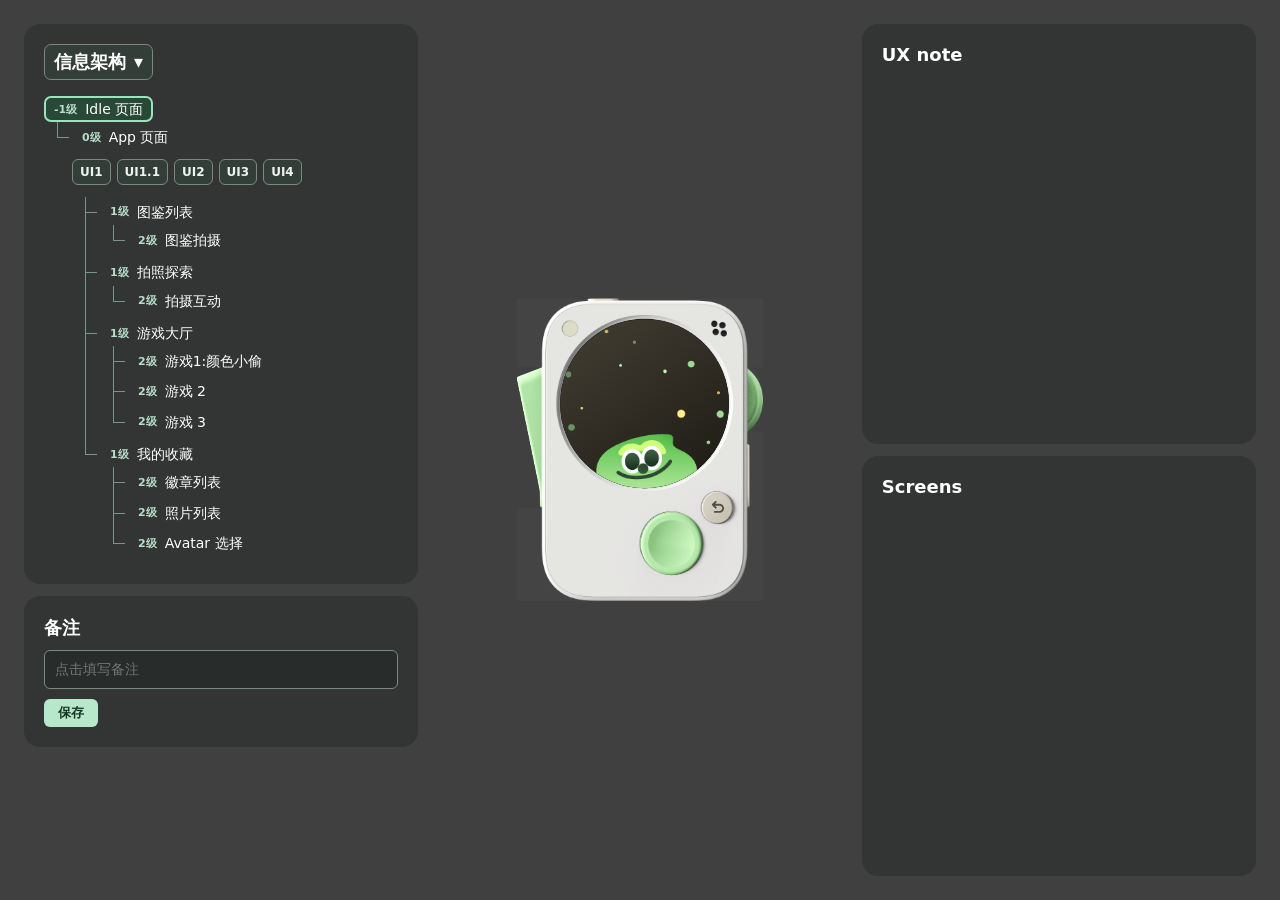
==== index.html @ d5911ad9 "Publish both ZigZag GO homepage prototypes with complete assets and UI review notes" ====
<!doctype html>
<html lang="zh-CN">
<head>
<meta charset="utf-8">
<meta name="viewport" content="width=device-width, initial-scale=1">
<title>首页:方案1</title>
<style>

  * { box-sizing: border-box; }
  body { margin: 0; min-height: 100dvh; display: grid; place-items: center; background: #404040; }
  .device { position: relative; width: min(94vw, 76dvh, 698px); aspect-ratio: 698 / 859; isolation: isolate; }
  .shell, .screen, .control { position: absolute; background-repeat: no-repeat; }
  .shell, .screen { inset: 0; background-size: 100% 100%; pointer-events: none; }
  .shell {
    z-index: 1;
    background-image: url("[data-uri]");
    clip-path: polygon(0 0, 100% 0, 100% 22.8%, 93.55% 22.8%, 93.55% 44%, 100% 44%, 100% 100%, 0 100%, 0 69.2%, 10.17% 69.2%, 10.17% 22.7%, 0 22.7%);
  }
  .screen {
    z-index: 2;
    background: radial-gradient(circle at 52% 42%, #191919, #090909 72%);
    clip-path: ellipse(34.25% 27.88% at 51.86% 34.72%);
  }
  .control {
    padding: 0; border: 0; appearance: none; background-color: transparent;
    background-image: url("[data-uri]"); cursor: pointer; touch-action: none;
    transition: translate 90ms ease, filter 110ms ease;
  }
  .speech {
    left: 0; top: 22.7%; width: 10.32%; height: 46.5%;
    background-size: 969.44% 215.05%; background-position: left 42.43%;
    clip-path: polygon(0 7%, 100% 0, 100% 100%, 91% 99%, 90% 88%, 0 9%);
    --press: 22%;
  }
  .wheel {
    left: 93.41%; top: 22.82%; width: 6.59%; height: 21.18%;
    background-size: 1517.39% 472.53%; background-position: right 28.95%;
    clip-path: ellipse(134% 58% at -34% 50%);
    --press: -28%;
  }
  .control[data-held] { translate: var(--press) 0; filter: brightness(.87); }
  .control:focus-visible { filter: brightness(1.3); }
  .wheel { cursor: ns-resize; }
  .menu {
    left: 74.64%; top: 63.67%; width: 13.47%; height: 10.94%;
    background-size: 742.55% 913.83%; background-position: 86.26% 71.50%;
    clip-path: circle(49%);
    z-index: 2;
  }
  .menu:active { filter: brightness(.82); }
  .wheel:disabled { cursor: default; }
  .shutter {
    left: 49.85%; top: 70.43%; width: 25.93%; height: 21.07%;
    background-size: 385.64% 474.59%; background-position: 67.30% 89.24%;
    clip-path: circle(49%); z-index: 2;
  }
  .shutter[data-held], .menu[data-held] { translate: 0 0; filter: brightness(.82); }
</style>
<style>
body {display:flex;align-items:center;justify-content:center;gap:clamp(24px,5vw,88px);padding:24px}
.ia {background:#323534;color:#fff;border-radius:16px;padding:20px 24px;font:500 14px/1.45 system-ui,sans-serif;flex:none}
.ia h2 {font-size:18px;margin:0 0 14px}
.ia ul {list-style:none;margin:0;padding:0}
.ia li {position:relative;padding:2px 0}
.ia li ul {padding-left:20px;margin-left:8px}
.ia li li:before {content:'';position:absolute;left:-15px;top:0;bottom:0;border-left:1px solid #799589}
.ia li li:last-child:before {height:15px}
.ia li li:after {content:'';position:absolute;left:-15px;top:15px;width:12px;border-top:1px solid #799589}
.ia-node {display:inline-flex;align-items:center;gap:8px;min-height:26px}
.ia small {color:#b7deca;font:600 11px system-ui}
@media(max-width:760px){body{flex-direction:column-reverse;padding:16px;gap:20px}.ia{width:min(100%,420px)}}
</style><style>.ia-node:hover{background:#414c46}.ia-node{font:inherit;color:inherit;background:transparent;cursor:pointer;padding:1px 8px;border:2px solid transparent;border-radius:7px}.ia-node[aria-current="page"]{border-color:#9be4bb;background:#294938;color:white}</style><style>
.menu {display:grid;place-items:center}
.menu::before {content:"";position:absolute;inset:10%;border-radius:50%;background:linear-gradient(135deg,#d8d5c7,#c3beb0)}
.menu svg {position:relative;width:46%;height:46%;color:#544f44}
</style><style>
.ia-node[data-page="apps"] {display:flex;width:fit-content}
.ui-options {display:flex;flex-wrap:wrap;gap:6px;margin:8px 0 12px}
.ui-options button {cursor:pointer;border:1px solid #798a81;border-radius:6px;background:#343e39;color:#ecf4ef;padding:5px 7px;font:600 12px system-ui}
.ui-options button[aria-pressed="true"] {background:#b8e8cc;color:#183525;border-color:#b8e8cc}
</style><style>
.idle-scene {display:none;position:absolute;left:17.335%;top:6.869%;width:68.768%;aspect-ratio:1;border-radius:50%;overflow:hidden;background:linear-gradient(145.427deg,#433e33 2.0068%,#1c1a14 98.927%)}
.screen[data-page="idle"] .idle-home {display:block}
.idle-scene img {position:absolute;inset:0;width:100%;height:100%;object-fit:cover}
</style><style>.screen[data-page="idle"] .ui1-scene{display:none}.screen[data-page="apps"][data-ui="1"] .ui1-scene{display:block}</style><style>@font-face{font-family:UIRounded;src:url(ABCPublisherRoundedSans-Bold.otf);font-weight:700}.ui1-ring{position:absolute;inset:0;width:100%;height:100%}</style><style>
.screen[data-page="idle"] .ui11-scene {display:none}
.screen[data-page="apps"][data-ui="1.1"] .ui11-scene {display:block}
.ui11-scene svg image {mix-blend-mode:luminosity}
.ui11-wheel {transform-origin:240px 240px;transition:transform 280ms ease-out}
.ui11-scene text {font:700 30px UIRounded,system-ui;fill:#bcffb1}
@media(prefers-reduced-motion:reduce){.ui11-wheel{transition:none}}
</style><style>
.petal .blade{fill:#d9d9d9;opacity:.1}.petal .upright{opacity:.48;transition:transform 280ms ease-out,opacity 160ms}
.petal[data-selected="true"] .blade{fill:url(#petal-light);opacity:1}
.petal[data-selected="true"] .upright{opacity:1}
.ui11-destination{display:none;place-items:center;color:#f5f2ed;font:700 clamp(20px,3vw,36px) system-ui}
.screen[data-page]:not([data-page="idle"]):not([data-page="apps"]) .ui11-destination{display:grid}
@media(prefers-reduced-motion:reduce){.petal .upright{transition:none}}
</style><style>
.screen[data-page="idle"] .ui2-scene,.costume[data-selected="false"] {display:none}
.screen[data-page="apps"][data-ui="2"] .ui2-scene {display:block}
.ui2-scene {background:linear-gradient(145.427deg,#3e3e3e 2%,#1a1a1a 99%)}
.ui2-scene img:not(.original-color) {filter:grayscale(1)}
.costume {position:absolute;inset:0}
</style><style>
.costume-follow{position:absolute;inset:0}.snap-props{position:absolute;left:21%;top:49.69%;width:25.23%;height:28.26%}
.snap-flowers{transform-origin:66% 84%;animation:snap-wind 2.1s ease-in-out infinite alternate}
.snap-focus{transform-origin:60% 28%;animation:snap-focus 1.55s ease-in-out infinite alternate}
@keyframes snap-wind{from{transform:rotate(-3deg)}to{transform:rotate(3deg)}}
@keyframes snap-focus{from{transform:scale(.9)}to{transform:scale(1.08)}}
</style><style>
.screen[data-page="apps"][data-ui="3"] .ui3-scene {display:block}
.ui3-scene .bubble {position:absolute;inset:auto;aspect-ratio:1;height:auto;transform:translate(-50%,-50%);transition:left 280ms ease-out,top 280ms ease-out,width 280ms ease-out,filter 280ms ease-out,opacity 280ms ease-out}
.bubble[data-slot="0"] {left:50%;top:50%;width:66.667%;filter:grayscale(1);z-index:2}
.bubble[data-slot="1"] {left:72.917%;top:12.292%;width:41.667%}
.bubble[data-slot="3"] {left:72.917%;top:85.417%;width:33.333%}
.bubble[data-slot="2"] {left:110%;top:50%;width:20%;opacity:0}
.bubble:not([data-slot="0"]) {filter:grayscale(1) blur(4px)}
@media(prefers-reduced-motion:reduce){.ui3-scene .bubble{transition:none}}
</style><style>
.screen[data-page="apps"][data-ui="4"] .ui4-scene {display:block}
.ui4-scene .landscape {border-radius:50%;visibility:hidden}
.ui4-scene .landscape[data-selected="true"],.ui4-scene .landscape.in-motion {visibility:visible}
.ui4-dots {position:absolute;left:40.42%;top:93.125%;width:21.04%;height:3.37%;display:flex;align-items:flex-start;justify-content:space-between}
.ui4-dots i {width:11.88%;aspect-ratio:1;border-radius:50%;background:#ffffff69}
.ui4-dots i:nth-child(2),.ui4-dots i:nth-child(3) {align-self:flex-end}
.ui4-dots i.active {background:white}
</style><style>
.snap-landscape {position:absolute;inset:0;overflow:hidden;background:center / cover url("ui4/Snap-background.jpg")}
.snap-landscape > svg {display:block;width:100%;height:100%}
@media (prefers-reduced-motion:no-preference) {
.screen[data-page="apps"][data-ui="4"] .snap-landscape[data-selected="true"]:not(.in-motion) .snap-device {animation:snap-eight 5s linear infinite}
.screen[data-page="apps"][data-ui="4"] .snap-landscape[data-selected="true"]:not(.in-motion) .flower-sway {transform-origin:0 0;transform-box:view-box;animation:snap-breeze var(--period,3s) ease-in-out var(--delay,0s) infinite}
.snap-flower2 {--period:3.4s;--delay:.18s}.snap-flower3 {--period:3.15s;--delay:.35s}
.screen[data-page="apps"][data-ui="4"] .snap-landscape[data-selected="true"]:not(.in-motion) :is(.snap-star1,.snap-star2) {transform-box:fill-box;transform-origin:center;animation:snap-twinkle var(--period,2s) ease-in-out var(--delay,0s) infinite}
.snap-star2 {--period:2.6s;--delay:.55s}
}
@keyframes snap-breeze {0%,100%{transform:rotate(0)}35%{transform:rotate(3deg)}72%{transform:rotate(-2deg)}}
@keyframes snap-twinkle {0%,100%{opacity:1;transform:scale(1)}50%{opacity:.72;transform:scale(.95)}}
@keyframes snap-eight {0%{transform:translate(0.00px,0.00px)}3.125%{transform:translate(1.95px,3.06px)}6.25%{transform:translate(3.83px,5.66px)}9.375%{transform:translate(5.56px,7.39px)}12.5%{transform:translate(7.07px,8.00px)}15.625%{transform:translate(8.31px,7.39px)}18.75%{transform:translate(9.24px,5.66px)}21.875%{transform:translate(9.81px,3.06px)}25%{transform:translate(10.00px,0.00px)}28.125%{transform:translate(9.81px,-3.06px)}31.25%{transform:translate(9.24px,-5.66px)}34.375%{transform:translate(8.31px,-7.39px)}37.5%{transform:translate(7.07px,-8.00px)}40.625%{transform:translate(5.56px,-7.39px)}43.75%{transform:translate(3.83px,-5.66px)}46.875%{transform:translate(1.95px,-3.06px)}50%{transform:translate(0.00px,-0.00px)}53.125%{transform:translate(-1.95px,3.06px)}56.25%{transform:translate(-3.83px,5.66px)}59.375%{transform:translate(-5.56px,7.39px)}62.5%{transform:translate(-7.07px,8.00px)}65.625%{transform:translate(-8.31px,7.39px)}68.75%{transform:translate(-9.24px,5.66px)}71.875%{transform:translate(-9.81px,3.06px)}75%{transform:translate(-10.00px,0.00px)}78.125%{transform:translate(-9.81px,-3.06px)}81.25%{transform:translate(-9.24px,-5.66px)}84.375%{transform:translate(-8.31px,-7.39px)}87.5%{transform:translate(-7.07px,-8.00px)}90.625%{transform:translate(-5.56px,-7.39px)}93.75%{transform:translate(-3.83px,-5.66px)}96.875%{transform:translate(-1.95px,-3.06px)}100%{transform:translate(-0.00px,-0.00px)}}</style><style>
.zigdex-landscape {position:absolute;inset:0;overflow:hidden}
.zigdex-landscape::before {content:"";position:absolute;inset:0;background:center/cover url("ui4/ZigDex-unlit-v2.jpg?v=e9922ee7")}
.zigdex-landscape > svg {position:absolute;inset:0;width:100%;height:100%}
@media(prefers-reduced-motion:no-preference){
.screen[data-page="apps"][data-ui="4"] .zigdex-landscape[data-selected="true"]:not(.in-motion) .dex-beam {animation:dex-light var(--period,3s) ease-in-out var(--delay,0s) infinite}
.dex-beam:nth-child(2) {--period:3.7s;--delay:-1.1s}
.dex-beam:nth-child(3) {--period:3.3s;--delay:-2.2s}
}
@keyframes dex-light {0%,12%,100%{opacity:1}42%,54%{opacity:.3}75%{opacity:.87}85%{opacity:.73}}
</style><style>
.quest-landscape {position:absolute;inset:0;overflow:hidden}
.quest-landscape > svg {display:block;width:100%;height:100%}
@media(prefers-reduced-motion:no-preference){
.quest-playing :is(.ear-left,.ear-right,#quest-11755) {transform-box:fill-box;transform-origin:50% 96%;animation:quest-twitch 3.6s ease-in-out infinite}
.quest-playing .ear-right {animation-delay:.16s;--tilt:-1}
.quest-playing #quest-11755 {animation:quest-fin 2.8s ease-in-out infinite}
.quest-playing :is(#quest-11778,#quest-11779,#quest-11792,#quest-11793,#quest-11794,#quest-11804,#quest-11805,#quest-11806,#quest-11807) {animation:quest-double-flash 3.6s linear infinite}
}
@keyframes quest-twitch {0%,10%,35%,100%{transform:rotate(0)}16%{transform:rotate(calc(var(--tilt,1)*-8deg))}23%{transform:rotate(calc(var(--tilt,1)*5deg))}}
@keyframes quest-fin {0%,100%{transform:rotate(-3deg)}50%{transform:rotate(4deg)}}
@keyframes quest-double-flash {0%,8%,14%,22%,100%{opacity:.1}10%,12%,17%,20%{opacity:1}}
</style><style>
.hub-landscape {position:absolute;inset:0;overflow:hidden;background:center/cover url("ui4/Hub-background.jpg")}
.hub-landscape > svg {display:block;width:100%;height:100%}
@media(prefers-reduced-motion:no-preference){
.screen[data-page="apps"][data-ui="4"] .hub-landscape[data-selected="true"]:not(.in-motion) .hub-lens {animation:hub-search 11s linear infinite}
.screen[data-page="apps"][data-ui="4"] .hub-landscape[data-selected="true"]:not(.in-motion) :is(.hub-photo,.hub-badge,.hub-zig) {transform-box:fill-box;transform-origin:50% 60%;animation:hub-rock var(--period,4.8s) ease-in-out var(--delay,0s) infinite}
.hub-badge {--period:5.4s;--delay:-1.3s}.hub-zig {--period:5.9s;--delay:-2.6s}
}
@keyframes hub-rock {0%,100%{transform:rotate(-3deg)}50%{transform:rotate(3deg)}}
@keyframes hub-search {0.000%{transform:translate(0.00px,0.00px)}1.667%{transform:translate(-11.93px,-4.07px)}3.333%{transform:translate(-31.74px,-4.70px)}5.000%{transform:translate(-55.94px,-3.00px)}6.667%{transform:translate(-81.04px,-0.07px)}8.333%{transform:translate(-103.55px,2.96px)}10.000%{transform:translate(-120.00px,5.00px)}11.667%{transform:translate(-130.91px,7.44px)}13.333%{transform:translate(-139.19px,11.44px)}15.000%{transform:translate(-144.88px,15.56px)}16.667%{transform:translate(-148.04px,18.33px)}18.333%{transform:translate(-148.73px,18.30px)}20.000%{transform:translate(-147.00px,14.00px)}21.667%{transform:translate(-142.57px,3.92px)}23.333%{transform:translate(-135.33px,-11.07px)}25.000%{transform:translate(-125.62px,-28.88px)}26.667%{transform:translate(-113.78px,-47.37px)}28.333%{transform:translate(-100.12px,-64.45px)}30.000%{transform:translate(-85.00px,-78.00px)}31.667%{transform:translate(-66.39px,-88.41px)}33.333%{transform:translate(-43.63px,-97.44px)}35.000%{transform:translate(-19.06px,-105.06px)}36.667%{transform:translate(4.96px,-111.22px)}38.333%{transform:translate(26.10px,-115.88px)}40.000%{transform:translate(42.00px,-119.00px)}41.667%{transform:translate(51.62px,-120.69px)}43.333%{transform:translate(56.63px,-121.00px)}45.000%{transform:translate(58.75px,-119.81px)}46.667%{transform:translate(59.70px,-117.00px)}48.333%{transform:translate(61.21px,-112.44px)}50.000%{transform:translate(65.00px,-106.00px)}51.667%{transform:translate(71.78px,-97.26px)}53.333%{transform:translate(80.33px,-86.22px)}55.000%{transform:translate(89.44px,-73.44px)}56.667%{transform:translate(97.89px,-59.44px)}58.333%{transform:translate(104.48px,-44.78px)}60.000%{transform:translate(108.00px,-30.00px)}61.667%{transform:translate(108.03px,-13.89px)}63.333%{transform:translate(105.44px,4.22px)}65.000%{transform:translate(101.00px,23.00px)}66.667%{transform:translate(95.44px,41.11px)}68.333%{transform:translate(89.53px,57.22px)}70.000%{transform:translate(84.00px,70.00px)}71.667%{transform:translate(79.14px,79.38px)}73.333%{transform:translate(74.41px,86.41px)}75.000%{transform:translate(69.31px,91.44px)}76.667%{transform:translate(63.37px,94.81px)}78.333%{transform:translate(56.09px,96.89px)}80.000%{transform:translate(47.00px,98.00px)}81.667%{transform:translate(34.19px,98.25px)}83.333%{transform:translate(17.67px,97.37px)}85.000%{transform:translate(-0.19px,95.19px)}86.667%{transform:translate(-17.00px,91.52px)}88.333%{transform:translate(-30.40px,86.18px)}90.000%{transform:translate(-38.00px,79.00px)}91.667%{transform:translate(-36.96px,68.33px)}93.333%{transform:translate(-28.59px,54.00px)}95.000%{transform:translate(-16.81px,38.00px)}96.667%{transform:translate(-5.52px,22.33px)}98.333%{transform:translate(1.39px,9.00px)}100%{transform:translate(0,0)}}</style><style>#game-prototype,#guide-prototype,#snap-prototype{position:absolute;inset:0;width:100%;height:100%;border:0;z-index:10;background:#404040}</style><style>
body{box-sizing:border-box;display:grid;grid-template-rows:minmax(0,1fr);grid-template-columns:40% 20% 40%;align-items:start;justify-content:initial;height:100dvh;min-height:0;overflow:hidden;padding:clamp(8px,2vw,24px);row-gap:clamp(8px,3vw,48px);column-gap:0}
.ia{box-sizing:border-box;width:100%;max-height:100%;overflow:auto;overscroll-behavior:contain;padding:clamp(10px,1.6vw,20px)}
.device{grid-column:2;justify-self:center;align-self:center;width:min(100%,76dvh,698px)}
.module-actions{display:flex;flex-wrap:wrap;gap:6px;margin:0 0 14px}
.module-actions:not(:has(>:not([hidden]))){display:none}
.module-actions button,.module-actions select{max-width:100%;border:1px solid #798a81;border-radius:6px;padding:6px 8px;background:#343e39;color:#ecf4ef;font:600 12px system-ui;cursor:pointer}
.module-actions button[aria-pressed="true"]{background:#b8e8cc;color:#183525}
.module-actions span{flex-basis:100%;font-size:12px}
@media(max-width:580px){body{grid-template-columns:minmax(0,1fr);grid-template-rows:minmax(0,auto) minmax(0,1fr)}.ia{max-height:38dvh}.device{grid-column:1;width:min(100%,44dvh)}}
</style><style>
.sidebar{display:flex;flex-direction:column;gap:12px;min-height:0;max-height:100%;overflow:auto;overscroll-behavior:contain}
.sidebar>.ia{flex:none;max-height:none;overflow:visible}
.sidebar>.module-actions{flex:none;margin:0;padding:16px 20px;background:#323534;color:white;border-radius:16px;font:500 14px/1.45 system-ui}
@media(max-width:580px){.sidebar{max-height:38dvh}}
</style><style>.prototype-notes{flex:none;min-height:72px;box-sizing:border-box;background:#323534;color:white;border-radius:16px;padding:clamp(10px,1.6vw,20px);font-family:system-ui,sans-serif}.prototype-notes h2{margin:0;font-size:18px}</style><style>
.prototype-notes textarea{box-sizing:border-box;width:100%;margin-top:10px;padding:8px 10px;field-sizing:content;min-height:calc(1lh + 18px);resize:none;border:1px solid #798a81;border-radius:6px;background:#282c2a;color:white;font:14px/1.5 system-ui}
.note-footer{display:flex;align-items:center;gap:10px;margin-top:6px}.note-footer button{background:#b8e8cc;color:#183525;border:0;border-radius:6px;padding:5px 14px;font:600 13px system-ui;cursor:pointer}.note-footer span{font-size:12px;color:#c7d6cd}

.right-panels{grid-column:3;grid-row:1;place-self:stretch;display:grid;grid-template-columns:minmax(0,1fr);grid-template-rows:repeat(2,minmax(0,1fr));gap:12px;min-width:0}
.right-panels section{background:#323534;color:white;border-radius:16px;padding:clamp(10px,1.6vw,20px);font-family:system-ui,sans-serif}
.right-panels h2{margin:0;font-size:18px}
@media(min-width:581px){
  .sidebar{justify-self:start;width:80%}
  .right-panels{justify-self:end;width:80%}
}
html,.sidebar{--scroll-thumb:rgba(205,224,214,.36)}
@supports selector(::-webkit-scrollbar){
  :is(html,.sidebar)::-webkit-scrollbar{width:8px;height:8px}
  :is(html,.sidebar)::-webkit-scrollbar-track{background:transparent}
  :is(html,.sidebar)::-webkit-scrollbar-thumb{background:var(--scroll-thumb);background-clip:padding-box;border:2px solid transparent;border-radius:99px}
  :is(html,.sidebar)::-webkit-scrollbar-thumb:hover{background-color:rgba(205,224,214,.65)}
}
@supports not selector(::-webkit-scrollbar){
  html,.sidebar{scrollbar-width:thin;scrollbar-color:var(--scroll-thumb) transparent}
  .sidebar:hover{--scroll-thumb:rgba(205,224,214,.65)}
}
@media(max-width:580px){
  body{height:auto;min-height:100dvh;overflow:auto;grid-template-rows:auto auto auto}
  .right-panels{grid-column:1;grid-row:3;padding-left:0;grid-template-rows:repeat(2,minmax(96px,auto))}
}
.ia-summary-toggle{display:inline-flex;align-items:center;gap:8px;color:inherit;font:inherit;border:1px solid #798a81;border-radius:7px;background:#343e39;padding:4px 9px;cursor:pointer}
.ia-summary-toggle[aria-expanded="true"] span{transform:rotate(180deg)}
#ia-summary{padding:12px;margin-bottom:14px;background:#282c2a;border-radius:8px}
#ia-summary p{margin:6px 0 12px}
#ia-summary ul{list-style:disc;padding-left:20px;margin:4px 0 10px}
</style></head>
<body>
<aside class="sidebar"><section class="module-actions" aria-label="当前模块操作"></section><section class="ia" aria-label="信息架构"><h2><button class="ia-summary-toggle" type="button" aria-expanded="false" aria-controls="ia-summary">信息架构 <span aria-hidden="true">▾</span></button></h2>
<div id="ia-summary" hidden>
<strong>方案一：逐级返回</strong>
<p>底层相信/需验证<br>孩子的总体行为是趋向于在一个功能点内深度探索</p>
<strong>Pros</strong>
<ul><li>符合浏览逻辑，保留操作上下文</li><li>误触成本低，通常只退出当前层，不会丢失整条浏览路径</li></ul>
<strong>Cons</strong>
<ul><li>回 Home 效率低</li><li>依赖层级理解，低龄儿童可能不理解为什么按一次还没回首页</li><li>重复操作容易产生挫败感，尤其当孩子想立即切换功能时</li></ul>
</div><ul><li><button type="button" class="ia-node" data-page="idle" aria-current="page"><small>-1级</small>Idle 页面</button><ul><li><button type="button" class="ia-node" data-page="apps"><small>0级</small>App 页面</button><div class="ui-options" role="group" aria-label="App 页面交互效果"><button type="button" data-ui="1" aria-pressed="false">UI1</button><button type="button" data-ui="1.1" aria-pressed="false">UI1.1</button><button type="button" data-ui="2" aria-pressed="false">UI2</button><button type="button" data-ui="3" aria-pressed="false">UI3</button><button type="button" data-ui="4" aria-pressed="false">UI4</button></div><ul><li><button type="button" class="ia-node" data-page="guide"><small>1级</small>图鉴列表</button><ul><li><button type="button" class="ia-node" data-page="guide-camera"><small>2级</small>图鉴拍摄</button></li></ul></li><li><button type="button" class="ia-node" data-page="camera"><small>1级</small>拍照探索</button><ul><li><button type="button" class="ia-node" data-page="photo-play"><small>2级</small>拍摄互动</button></li></ul></li><li><button type="button" class="ia-node" data-page="activities"><small>1级</small>游戏大厅</button><ul><li><button type="button" class="ia-node" data-page="game-1"><small>2级</small>游戏1:颜色小偷</button></li><li><button type="button" class="ia-node" data-page="game-2"><small>2级</small>游戏 2</button></li><li><button type="button" class="ia-node" data-page="game-3"><small>2级</small>游戏 3</button></li></ul></li><li><button type="button" class="ia-node" data-page="review"><small>1级</small>我的收藏</button><ul><li><button type="button" class="ia-node" data-page="badges"><small>2级</small>徽章列表</button></li><li><button type="button" class="ia-node" data-page="photos"><small>2级</small>照片列表</button></li><li><button type="button" class="ia-node" data-page="avatar"><small>2级</small>Avatar 选择</button></li></ul></li></ul></li></ul></li></ul></section><section class="prototype-notes" aria-label="备注"><h2>备注</h2><textarea aria-label="备注内容" placeholder="点击填写备注" rows="1"></textarea><div class="note-footer"><button type="button">保存</button><span role="status"></span></div></section></aside>
<main class="device" aria-label="首页:方案1">
  <div class="shell"></div>
  <section class="screen" id="screen" data-page="idle" aria-label="Screen"><div class="idle-scene idle-home"><img src="idle/particle.gif" alt=""><img src="idle/A7_loop.gif" alt="Zig"></div><div class="idle-scene ui1-scene" data-app-ui="1"><img src="idle/particle.gif" alt=""><svg class="ui1-ring" viewBox="0 0 480 480" aria-label="四色圆环菜单"></svg></div><div class="idle-scene ui11-scene" data-app-ui="1.1"><img src="idle/particle.gif" alt=""><svg viewBox="0 0 480 480" class="ui1-ring" aria-label="UI1.1 扇形菜单"><defs><linearGradient id="petal-light" x2="0" y2="1"><stop stop-color="#d7d7d7"/><stop offset="1" stop-color="#777"/></linearGradient></defs><g class="ui11-wheel"><g class="petal" data-entry="Snap" data-name="Snap" data-selected="true"><path class="blade" transform="translate(21 21)" d="M380.051 95.4214C387.061 90.0421 397.16 91.3356 402.013 98.72C425.426 134.344 438 176.139 438 219C438 261.861 425.426 303.656 402.013 339.28C397.16 346.664 387.061 347.958 380.051 342.579L235.543 231.694C227.196 225.289 227.196 212.711 235.543 206.306L380.051 95.4214Z"/><g transform="translate(394 240)"><g class="upright"><image x="-35" y="-35" width="70" height="70" href="ui1/center-Snap.svg"/></g></g></g><g class="petal" data-entry="ZigDex" data-name="ZigDex" data-selected="false"><path class="blade" transform="translate(21 21)" d="M95.4214 57.9493C90.0421 50.9388 91.3356 40.8402 98.72 35.9869C134.344 12.5735 176.139 2.10044e-06 219 2.61155e-06C261.861 3.12266e-06 303.656 12.5735 339.28 35.9869C346.664 40.8402 347.958 50.9388 342.579 57.9493L231.694 202.457C225.289 210.804 212.711 210.804 206.306 202.457L95.4214 57.9493Z"/><g transform="translate(240 86)"><g class="upright"><image x="-35" y="-35" width="70" height="70" href="ui1/ZigDex.svg"/></g></g></g><g class="petal" data-entry="Quest" data-name="Quest" data-selected="false"><path class="blade" transform="translate(21 21)" d="M57.9493 342.579C50.9388 347.958 40.8402 346.664 35.9869 339.28C12.5735 303.656 1.53986e-05 261.861 1.91456e-05 219C2.28926e-05 176.139 12.5735 134.344 35.9869 98.72C40.8402 91.3356 50.9388 90.0421 57.9493 95.4214L202.457 206.306C210.804 212.711 210.804 225.289 202.457 231.694L57.9493 342.579Z"/><g transform="translate(86 240)"><g class="upright"><image x="-35" y="-35" width="70" height="70" href="ui1/center-Quest.svg"/></g></g></g><g class="petal" data-entry="Hub" data-name="Hub" data-selected="false"><path class="blade" transform="translate(21 21)" d="M342.579 380.051C347.958 387.061 346.664 397.16 339.28 402.013C303.656 425.426 261.861 438 219 438C176.139 438 134.344 425.426 98.72 402.013C91.3356 397.16 90.0421 387.061 95.4214 380.051L206.306 235.543C212.711 227.196 225.289 227.196 231.694 235.543L342.579 380.051Z"/><g transform="translate(240 394)"><g class="upright"><image x="-35" y="-35" width="70" height="70" href="ui1/center-Hub.svg"/></g></g></g></g><image href="ui11/4.svg" x="147" y="147" width="185" height="185"/><text x="240" y="250" text-anchor="middle">Snap</text></svg></div><div class="idle-scene ui11-destination"></div><div class="idle-scene ui2-scene" data-app-ui="2"><img class="original-color" src="idle/particle.gif" alt=""><div class="costume" data-entry="Snap" data-selected="true"><div class="costume-follow"><div class="snap-props"><img class="original-color snap-flowers" alt="" src="ui2/snap-motion/flowers.png"><img class="original-color snap-focus" alt="" src="ui2/snap-motion/focus.png"></div></div><img class="original-color costume-character" alt="" src="idle/A7_loop.gif" style="left:0%;top:0%;width:100%;height:100%"><img alt="" src="ui2/30-8094.png" style="left:12.325846354166668%;top:0%;width:75.44537862141928%;height:56.588%"><img alt="" src="ui2/30-8098.png" style="left:5.192057291666667%;top:24.686686197916668%;width:15.1953125%;height:23.5400390625%"><img alt="" src="ui2/30-8101.png" style="left:79.61100260416667%;top:24.686686197916668%;width:15.1953125%;height:23.5400390625%"></div><div class="costume" data-entry="ZigDex" data-selected="false"><img class="original-color costume-character" alt="" src="idle/A7_loop.gif" style="left:0%;top:0%;width:100%;height:100%"><img alt="" src="ui2/30-8110.png" style="left:12.325846354166668%;top:0%;width:75.44537862141928%;height:56.588%"><div class="costume-follow"><img class="original-color" alt="" src="ui2/30-8114.png" style="left:22.291666666666668%;top:71.66666666666667%;width:30.26894251505534%;height:22.632548014322918%"></div><img alt="" src="ui2/30-8137.png" style="left:5.192057291666667%;top:24.686686197916668%;width:15.1953125%;height:23.5400390625%"><img alt="" src="ui2/30-8140.png" style="left:79.61100260416667%;top:24.686686197916668%;width:15.1953125%;height:23.5400390625%"></div><div class="costume" data-entry="Quest" data-selected="false"><img class="original-color costume-character" alt="" src="idle/A7_loop.gif" style="left:0%;top:0%;width:100%;height:100%"><img alt="" src="ui2/30-8149.png" style="left:12.325846354166668%;top:0%;width:75.44537862141928%;height:56.588%"><div class="costume-follow"><img class="original-color" alt="" src="ui2/30-8153.png" style="left:39.79166666666667%;top:55.62542485943595%;width:29.75397169087349%;height:18.81223263590376%"></div><img alt="" src="ui2/30-8173.png" style="left:5.192057291666667%;top:24.686686197916668%;width:15.1953125%;height:23.5400390625%"><img alt="" src="ui2/30-8176.png" style="left:79.61100260416667%;top:24.686686197916668%;width:15.1953125%;height:23.5400390625%"></div><div class="costume" data-entry="Hub" data-selected="false"><img class="original-color costume-character" alt="" src="idle/A7_loop.gif" style="left:0%;top:0%;width:100%;height:100%"><div class="costume-follow"><img class="original-color" alt="" src="ui2/30-8183.png" style="left:23.125%;top:62.29166666666667%;width:44.67936197916667%;height:18.137493133544922%"></div><img alt="" src="ui2/30-8193.png" style="left:12.325846354166668%;top:0%;width:75.44537862141928%;height:56.588%"><img alt="" src="ui2/30-8197.png" style="left:5.192057291666667%;top:24.686686197916668%;width:15.1953125%;height:23.5400390625%"><img alt="" src="ui2/30-8200.png" style="left:79.61100260416667%;top:24.686686197916668%;width:15.1953125%;height:23.5400390625%"></div></div><div class="idle-scene ui3-scene" data-app-ui="3"><img src="idle/particle.gif" alt=""><img class="bubble" src="ui3/Snap.svg" alt="Snap" data-entry="Snap" data-slot="0" data-selected="true"><img class="bubble" src="ui3/ZigDex.svg" alt="ZigDex" data-entry="ZigDex" data-slot="1" data-selected="false"><img class="bubble" src="ui3/Quest.svg" alt="Quest" data-entry="Quest" data-slot="2" data-selected="false"><img class="bubble" src="ui3/Hub.svg" alt="Hub" data-entry="Hub" data-slot="3" data-selected="false"></div><div class="idle-scene ui4-scene" data-app-ui="4"><img src="idle/particle.gif" alt=""><div class="landscape snap-landscape" role="img" aria-label="Snap" data-entry="Snap" data-selected="true"><svg viewBox="0 0 480 480" aria-hidden="true"><svg class="snap-device" x="112.00587306029047" y="227" width="113" height="140" viewBox="0 0 113 140" fill="none" xmlns="http://www.w3.org/2000/svg" xmlns:xlink="http://www.w3.org/1999/xlink">
<path d="M58.3799 10.1583L40.4849 12.0713L59.5565 131.726C59.5565 131.726 68.7617 131.503 73.8011 130.745C78.8406 129.988 82.3379 124.794 84.6271 118.033C86.9162 111.271 102.034 32.7639 102.034 32.7639C102.034 32.7639 103.025 25.1279 97.2383 20.8477C91.452 16.5675 58.3799 10.1583 58.3799 10.1583Z" fill="#615C56"/>
<ellipse cx="81.09" cy="59.4416" rx="11.4399" ry="14.7" transform="rotate(11.46 81.09 59.4416)" fill="#CDC8C0"/>
<path d="M20.2711 34.2289L27.8949 34.2902C29.5409 34.3035 30.7325 35.8655 30.3103 37.4565L21.4148 70.9776C20.6435 73.884 16.3471 73.2408 16.4609 70.2359L17.7326 36.6535C17.7842 35.292 18.9086 34.218 20.2711 34.2289Z" fill="#625C56"/>
<rect x="31.0254" y="8.57812" width="64.0635" height="115.92" rx="16.8" transform="rotate(11.46 31.0254 8.57812)" fill="#423C36"/>
<use xlink:href="#device-stroke0_30_11981" fill="url(#device-paint0_linear_30_11981)"/>
<mask id="device-stroke1_30_11981" fill="white">
<use xlink:href="#device-stroke0_30_11981"/>
</mask>
<path d="M80.0334 59.6566C76.3465 77.8434 61.8841 90.2607 47.7306 87.3915C33.5772 84.5222 25.0924 67.4529 28.7793 49.2661C32.4662 31.0793 46.9287 18.6619 61.0821 21.5312C75.2356 24.4004 83.7204 41.4697 80.0334 59.6566Z" stroke-width="13.44" stroke="url(#device-paint1_linear_30_11981)" mask="url(#device-stroke1_30_11981)"/>
<ellipse cx="53.0333" cy="107.317" rx="9.15193" ry="11.76" transform="rotate(11.46 53.0333 107.317)" fill="url(#device-paint2_linear_30_11981)"/>
<ellipse cx="67.9071" cy="93.1915" rx="3.92225" ry="5.04" transform="rotate(11.46 67.9071 93.1915)" fill="#6D6A66"/>
<path d="M37.9384 50.4287C39.3005 40.4198 47.5431 32.6628 55.3981 33.3981C60.6904 33.6139 64.0338 36.8629 65.762 41.4987C57.6001 38.987 47.2955 43.7547 40.9749 51.9014C39.1929 54.1114 37.9115 53.8516 37.9384 50.4287Z" fill="#615C56"/>
<ellipse cx="3.10805" cy="1.61975" rx="3.10805" ry="1.61975" transform="matrix(0.942817 -0.33331 0.147559 0.989053 48.9316 97.918)" fill="#F1EFE7"/>
<defs>
<linearGradient id="device-paint0_linear_30_11981" x1="28.7793" y1="49.2661" x2="80.0334" y2="59.6566" gradientUnits="userSpaceOnUse">
<stop stop-color="#4A463F"/>
<stop offset="1" stop-color="#36332E"/>
</linearGradient>
<linearGradient id="device-paint1_linear_30_11981" x1="28.7793" y1="49.2661" x2="80.0334" y2="59.6566" gradientUnits="userSpaceOnUse">
<stop stop-color="#EBEAE2"/>
<stop offset="0.6" stop-color="#D7D4CD"/>
<stop offset="1" stop-color="#CFCBC3"/>
</linearGradient>
<linearGradient id="device-paint2_linear_30_11981" x1="43.8814" y1="107.317" x2="62.1853" y2="107.317" gradientUnits="userSpaceOnUse">
<stop stop-color="#EBEAE2"/>
<stop offset="1" stop-color="#C6BFB7"/>
</linearGradient>
<path id="device-stroke0_30_11981" d="M80.0334 59.6566C76.3465 77.8434 61.8841 90.2607 47.7306 87.3915C33.5772 84.5222 25.0924 67.4529 28.7793 49.2661C32.4662 31.0793 46.9287 18.6619 61.0821 21.5312C75.2356 24.4004 83.7204 41.4697 80.0334 59.6566Z"/>
</defs>
</svg>

<svg overflow="visible" class="snap-flower1" x="236.5078125" y="286.38671875" width="36" height="67" viewBox="0 0 36 67" fill="none" xmlns="http://www.w3.org/2000/svg"><g transform="translate(16.6562 64.68)"><g class="flower-sway"><g transform="translate(-16.6562 -64.68)">
<path d="M17.6362 24.5C15.6763 37.24 22.5362 49 16.6562 64.68" stroke-width="2.45" stroke-linecap="round" stroke="#2E8A59"/>
<path d="M18.9919 55.0032C5.27187 56.9632 -0.608125 48.1432 1.35187 41.2832C13.1119 40.3032 19.9719 45.2032 18.9919 55.0032Z" fill="#44A872"/>
<path d="M18.7079 48.1273C17.7279 39.3073 25.5679 33.4273 35.3679 34.4073C35.3679 43.2273 30.4679 49.1073 18.7079 48.1273Z" fill="#66BF8D"/>
<circle cx="26.4616" cy="16.6608" r="6.86" fill="#F5F2ED"/>
<circle cx="22.0553" cy="24.2975" r="6.86" fill="#E4DDD1"/>
<circle cx="13.235" cy="24.2975" r="6.86" fill="#F5F2ED"/>
<circle cx="8.82094" cy="16.6608" r="6.86" fill="#E4DDD1"/>
<circle cx="13.235" cy="9.02406" r="6.86" fill="#F5F2ED"/>
<circle cx="22.0553" cy="9.02406" r="6.86" fill="#E4DDD1"/>
<circle cx="17.64" cy="16.6595" r="5.39" fill="#FFCB46"/>
</g></g></g></svg>

<svg overflow="visible" class="snap-flower2" x="383" y="306" width="36" height="67" viewBox="0 0 36 67" fill="none" xmlns="http://www.w3.org/2000/svg"><g transform="translate(16.6562 64.68)"><g class="flower-sway"><g transform="translate(-16.6562 -64.68)">
<path d="M17.6362 24.5C15.6763 37.24 22.5362 49 16.6562 64.68" stroke-width="2.45" stroke-linecap="round" stroke="#2E8A59"/>
<path d="M18.9919 55.0032C5.27187 56.9632 -0.608125 48.1432 1.35187 41.2832C13.1119 40.3032 19.9719 45.2032 18.9919 55.0032Z" fill="#44A872"/>
<path d="M18.7079 48.1273C17.7279 39.3073 25.5679 33.4273 35.3679 34.4073C35.3679 43.2273 30.4679 49.1073 18.7079 48.1273Z" fill="#66BF8D"/>
<circle cx="26.4616" cy="16.6608" r="6.86" fill="#F5F2ED"/>
<circle cx="22.0553" cy="24.2975" r="6.86" fill="#E4DDD1"/>
<circle cx="13.235" cy="24.2975" r="6.86" fill="#F5F2ED"/>
<circle cx="8.82094" cy="16.6608" r="6.86" fill="#E4DDD1"/>
<circle cx="13.235" cy="9.02406" r="6.86" fill="#F5F2ED"/>
<circle cx="22.0553" cy="9.02406" r="6.86" fill="#E4DDD1"/>
<circle cx="17.64" cy="16.6595" r="5.39" fill="#FFCB46"/>
</g></g></g></svg>

<svg overflow="visible" class="snap-flower3" x="275" y="359" width="36" height="67" viewBox="0 0 36 67" fill="none" xmlns="http://www.w3.org/2000/svg"><g transform="translate(16.6562 64.68)"><g class="flower-sway"><g transform="translate(-16.6562 -64.68)">
<path d="M17.6362 24.5C15.6763 37.24 22.5362 49 16.6562 64.68" stroke-width="2.45" stroke-linecap="round" stroke="#2E8A59"/>
<path d="M18.9919 55.0032C5.27187 56.9632 -0.608125 48.1432 1.35187 41.2832C13.1119 40.3032 19.9719 45.2032 18.9919 55.0032Z" fill="#44A872"/>
<path d="M18.7079 48.1273C17.7279 39.3073 25.5679 33.4273 35.3679 34.4073C35.3679 43.2273 30.4679 49.1073 18.7079 48.1273Z" fill="#66BF8D"/>
<circle cx="26.4616" cy="16.6608" r="6.86" fill="#F5F2ED"/>
<circle cx="22.0553" cy="24.2975" r="6.86" fill="#E4DDD1"/>
<circle cx="13.235" cy="24.2975" r="6.86" fill="#F5F2ED"/>
<circle cx="8.82094" cy="16.6608" r="6.86" fill="#E4DDD1"/>
<circle cx="13.235" cy="9.02406" r="6.86" fill="#F5F2ED"/>
<circle cx="22.0553" cy="9.02406" r="6.86" fill="#E4DDD1"/>
<circle cx="17.64" cy="16.6595" r="5.39" fill="#FFCB46"/>
</g></g></g></svg>

<svg class="snap-focus" x="231.7578125" y="282.61328125" width="45" height="41" viewBox="0 0 45 41" fill="none" xmlns="http://www.w3.org/2000/svg">
<path d="M0.835938 8.67203V3.77203C0.835938 1.81203 1.81594 0.832031 3.77594 0.832031H8.67594M36.1159 0.832031H41.0159C42.9759 0.832031 43.9559 1.81203 43.9559 3.77203V8.67203M43.9559 32.192V37.092C43.9559 39.052 42.9759 40.032 41.0159 40.032H36.1159M8.67594 40.032H3.77594C1.81594 40.032 0.835938 39.052 0.835938 37.092V32.192" stroke-width="1.666" stroke-linecap="round" stroke="#FFCB46"/>
</svg>

<svg class="snap-star1" x="128.6484375" y="194.64453125" width="38" height="38" viewBox="0 0 38 38" fill="none" xmlns="http://www.w3.org/2000/svg">
<path d="M16.038 1.95899C17.0045 -0.652868 20.6986 -0.652868 21.6651 1.95899L24.9901 10.9445C25.2939 11.7657 25.9414 12.4131 26.7625 12.717L35.748 16.0419C38.3599 17.0084 38.3599 20.7026 35.748 21.669L26.7625 24.994C25.9414 25.2978 25.2939 25.9453 24.9901 26.7664L21.6651 35.752C20.6986 38.3638 17.0045 38.3638 16.038 35.752L12.7131 26.7664C12.4092 25.9453 11.7618 25.2978 10.9406 24.994L1.95508 21.669C-0.656775 20.7026 -0.656775 17.0084 1.95508 16.0419L10.9406 12.717C11.7618 12.4131 12.4092 11.7657 12.7131 10.9445L16.038 1.95899Z" fill="#FFC53F"/>
</svg>

<svg class="snap-star2" x="310.0703125" y="338.07421875" width="19" height="19" viewBox="0 0 19 19" fill="none" xmlns="http://www.w3.org/2000/svg">
<path d="M8.02291 0.97754C8.50615 -0.328387 10.3532 -0.328387 10.8365 0.97754L12.4989 5.47031C12.6509 5.88089 12.9746 6.2046 13.3852 6.35653L17.8779 8.019C19.1839 8.50224 19.1839 10.3493 17.8779 10.8326L13.3852 12.495C12.9746 12.647 12.6509 12.9707 12.4989 13.3813L10.8365 17.874C10.3532 19.1799 8.50615 19.1799 8.02291 17.874L6.36044 13.3813C6.20851 12.9707 5.88479 12.647 5.47421 12.495L0.981446 10.8326C-0.324481 10.3493 -0.324481 8.50224 0.981446 8.019L5.47421 6.35653C5.88479 6.2046 6.20851 5.88089 6.36044 5.47031L8.02291 0.97754Z" fill="#FFC53F"/>
</svg>

<image x="83.328125" y="44.46875" width="115" height="77" href="ui4/Snap-title.svg"/></svg></div><div class="landscape zigdex-landscape" role="img" aria-label="ZigDex" data-entry="ZigDex" data-selected="false"><svg viewBox="0 0 480 480" aria-hidden="true"><svg class="dex-beam" x="0" y="164.87109375" width="134" height="163" viewBox="0 0 134 163" fill="none" xmlns="http://www.w3.org/2000/svg">
<path d="M-6.69531 162.265L48.3895 0H79.1346L133.365 162.265H-6.69531Z" fill="url(#paint0_linear_30_11579)"/>
<defs>
<linearGradient id="paint0_linear_30_11579" x1="63.335" y1="-28.3635" x2="63.335" y2="162.265" gradientUnits="userSpaceOnUse">
<stop stop-color="#FCEDC9" stop-opacity="0.6"/>
<stop offset="1" stop-color="#FCEECE" stop-opacity="0"/>
</linearGradient>
</defs>
</svg>
<svg class="dex-beam" x="165.921875" y="164.87109375" width="141" height="163" viewBox="0 0 141 163" fill="none" xmlns="http://www.w3.org/2000/svg">
<path d="M0 162.265L55.0848 0H85.8299L140.061 162.265H0Z" fill="url(#paint0_linear_30_11617)"/>
<defs>
<linearGradient id="paint0_linear_30_11617" x1="70.0303" y1="-28.3635" x2="70.0303" y2="162.265" gradientUnits="userSpaceOnUse">
<stop stop-color="#FCEDC9" stop-opacity="0.6"/>
<stop offset="1" stop-color="#FCEECE" stop-opacity="0"/>
</linearGradient>
</defs>
</svg>
<svg class="dex-beam" x="338.5625" y="164.87109375" width="141" height="163" viewBox="0 0 141 163" fill="none" xmlns="http://www.w3.org/2000/svg">
<path d="M0 162.265L55.0848 0H85.8299L140.061 162.265H0Z" fill="url(#paint0_linear_30_11648)"/>
<defs>
<linearGradient id="paint0_linear_30_11648" x1="70.0303" y1="-28.3635" x2="70.0303" y2="162.265" gradientUnits="userSpaceOnUse">
<stop stop-color="#FCEDC9" stop-opacity="0.6"/>
<stop offset="1" stop-color="#FCEECE" stop-opacity="0"/>
</linearGradient>
</defs>
</svg>
</svg>
</div><div class="landscape quest-landscape" role="img" aria-label="Quest" data-entry="Quest" data-selected="false"><svg width="480" height="480" viewBox="0 0 480 480" fill="none" xmlns="http://www.w3.org/2000/svg" xmlns:xlink="http://www.w3.org/1999/xlink">
<g id="qdef0">
<g clip-path="url(#qdef66)">
<rect width="480" height="480" rx="240" fill="#332F26"/>
<g id="qdef1" filter="url(#qdef57)">
<rect width="480" height="480" fill="url(#qdef59)"/>
</g>
<g id="quest-11754">
<g clip-path="url(#qdef67)">
<rect width="480" height="480" rx="240" fill="url(#qdef60)"/>
<path id="quest-11755" d="M379.004 243.5C386.522 228.573 412.919 196.281 428.565 190.118C430.293 189.435 432.232 188.741 432.877 188.571C436.972 187.495 437.036 187.478 440.884 186.801C442.512 186.515 445.747 186.302 448.476 186.302L453.23 186.299L454.982 186.745C457.74 187.439 458.83 188.143 459.195 189.463C459.782 191.601 459.209 192.61 456.235 194.646C455.227 195.339 454.062 196.295 452.897 197.647L450.229 200.649L449.099 202.068C447.779 203.729 446.625 205.969 445.535 208.992C444.827 210.953 444.76 211.651 444.891 221.339C432.208 218.033 422.682 217.827 414.091 220.677C409.836 222.086 405.486 224.33 402.428 226.687L399.84 228.68L394.004 240C393.133 239.027 381.719 245.67 379.004 243.5Z" fill-rule="evenodd" clip-rule="evenodd" fill="#5E81EC"/>
<path id="quest-11756" d="M357.676 62.1758L362.275 60.0528C364.808 58.881 369.142 56.5627 371.914 54.8933L376.954 51.8631L379.297 55.9516C388.117 71.2979 401.132 81.5477 416.51 85.2646C423.352 86.9151 438.181 86.9466 444.324 85.315V-3.69482H223.547L224.99 -1.06151C228.323 5.04299 236.368 11.6011 244.242 14.6313C254.013 18.3986 266.31 18.5119 276.604 14.9463C280.699 13.5288 280.699 13.5288 281.235 16.3385C282.627 23.6904 283.295 26.015 285.235 30.3493C290.439 41.9409 300.581 52.6064 311.682 58.1502C316.047 60.33 322.07 62.6168 324.439 62.9948L329.308 63.8516C333.914 64.7272 342.21 64.6642 347.886 63.7067C350.822 63.209 354.224 62.6609 357.676 62.1758Z" fill-rule="evenodd" clip-rule="evenodd" fill="#ECA260"/>
<path id="quest-11757" d="M271.454 219.714C360.953 261.353 476.837 288.083 470.138 438.239L-81.5041 369.471L-86.0373 343.159C-82.7063 301.527 -77.6229 150.451 49.9777 138.428C186.927 125.525 225.268 198.225 271.454 219.714Z" fill="#F4BB79"/>
<g id="quest-11758" clip-path="url(#qdef68)">
<path id="quest-11759" d="M-5 326C57.6667 310.667 122.667 314.333 190 337C257.333 359.667 355.667 355.333 485 324V485H-5V326Z" fill="#E7A05F"/>
<path id="quest-11760" d="M-5 394C73 364.667 152 361 232 383C312 405 396.333 398.333 485 363V485H-5V394Z" fill="#F4BB77"/>
<path id="quest-11761" d="M131 401C127.667 394.333 123.667 390.333 119 389C120.333 395 123.667 399.667 129 403L138 402L144 391C138.667 392.333 134.333 395.667 131 401ZM313 422C310.333 414.667 306.667 410.333 302 409C302.667 414.333 305.667 419.333 311 424H319C323 420 325.333 416 326 412C320.667 414 316.333 417.333 313 422Z" fill="#D69152"/>
<foreignObject x="69" y="-13" width="362.88" height="362.88"><img class="quest-zig" src="ui4/Quest-Zig-still.png" alt="Zig" style="position:static;display:block;width:100%;height:100%"></foreignObject>
</g>
<path id="quest-11764" d="M3 284C3 267.431 16.4315 254 33 254H148.127C158.21 254 167.619 259.065 173.17 267.482L197.959 305.065C200.356 308.7 201.934 312.814 202.582 317.12L205.221 334.66C207.269 348.278 218.326 358.752 232.035 360.061L250.078 361.784C255.002 362.254 259.734 363.934 263.851 366.676L281.752 378.592C286.534 381.776 292.229 383.304 297.962 382.941C313.131 381.981 325.945 394.061 325.88 409.26L325.684 455.128C325.613 471.647 312.202 485 295.684 485H33C16.4315 485 3 471.569 3 455V284Z" fill="#D78746"/>
<path id="quest-11765" d="M528 317C528 289.386 505.614 267 478 267H366.757C358.069 267 349.531 269.264 341.985 273.568L304.688 294.841C300.083 297.467 295.925 300.809 292.37 304.742L262.597 337.677C258.185 342.556 252.855 346.518 246.91 349.333L207.596 367.955C190.134 376.226 179 393.819 179 413.142V446C179 473.614 201.386 496 229 496H478C505.614 496 528 473.614 528 446V317Z" fill="#D78746"/>
<g id="quest-11766">
<path id="quest-11767" d="M-4.25842 352.479L-1.92218 350.479L-0.33637 350.32C0.534411 350.235 1.69899 350.083 2.24765 349.987L4.41753 349.612C6.48829 349.258 12.7218 349.484 15.5324 350.012C20.5694 350.96 25.4225 352.978 29.2773 355.732C30.1941 356.387 32.1869 358.026 36.4523 361.824L38.4382 364.773C41.1213 368.762 42.562 371.728 44.4628 377.172L41.0399 377.473C33.8294 378.1 12.8068 377.809 -4.25842 376.84V352.479Z" fill-rule="evenodd" clip-rule="evenodd" fill="#87827C"/>
<path id="quest-11768" d="M130.221 370.501C132.677 370.196 133.916 369.98 134.56 369.824C135.201 369.669 136.553 369.453 137.562 369.339C140.008 369.067 141.378 368.883 142.486 368.667C145.027 368.178 151.247 367.325 156.167 366.798C158.047 366.593 159.586 366.366 159.586 366.295V366.161L162.004 365.994C165.717 365.732 167.293 365.545 168.931 365.163L183.947 363.828L188.62 363.492L190.368 363.311C191.335 363.209 195.688 362.833 207.971 361.825C209.115 361.885 216.839 361.552 219.985 361.301C224.506 360.947 245.373 360.494 250.353 360.642L262.031 360.989L272.459 361.329L276.714 361.492H278.048H278.381L281.839 361.814C283.744 361.991 285.921 362.14 288.059 362.157L290.646 362.462L295.566 362.979C296.851 363.095 299.028 363.325 300.405 363.492C301.782 363.658 304.111 363.885 305.577 363.998C307.046 364.111 308.547 364.263 308.915 364.334C309.283 364.409 310.635 364.557 311.92 364.667L315.255 364.993C319.152 365.467 319.98 365.577 320.582 365.701C320.957 365.775 321.863 365.899 322.596 365.977C324.472 366.168 326.741 366.469 330.607 367.039C332.44 367.311 334.695 367.605 335.612 367.697C336.529 367.789 337.47 367.927 337.7 368.005C337.934 368.083 338.833 368.235 339.704 368.345C340.575 368.455 342.709 368.77 344.454 369.053L348.794 369.722C350.847 370.005 355.937 370.798 356.801 370.968C357.261 371.06 360.263 371.513 363.473 371.977C374.723 373.598 380.007 373.81 410.191 373.839L416.867 373.502L446.898 373.839V374.78C446.898 375.725 446.898 375.725 452.654 376.143C455.822 376.373 459.61 376.699 461.071 376.869C462.537 377.035 464.526 377.173 467.255 377.173L473.177 377.548C481.524 378.072 498.925 377.722 508.298 376.84L508.299 391.5H-4.25842V376.84C12.8068 377.81 33.8294 378.1 41.0399 377.474L44.4628 377.173L48.5477 377.166C50.799 377.159 54.5122 377.017 56.8095 376.847L66.6536 376.154C69.7721 375.945 72.5296 375.711 72.7809 375.633C73.103 375.538 73.1773 375.194 72.8269 373.502H75.8286L75.7437 375.584C75.6622 377.665 75.6623 377.665 77.1631 377.916C77.9879 378.054 82.232 378.246 94.515 378.507L100.104 378.49C108.869 378.461 109.332 378.086 107.531 372.504L112.118 372.352C114.642 372.267 119.746 371.817 130.221 370.501Z" fill-rule="evenodd" clip-rule="evenodd" fill="#F4BB79"/>
<path id="quest-11769" d="M50.1315 343.804L51.8023 344.806L54.2872 346.477C55.6571 347.393 58.0606 349.422 62.4782 353.814L61.88 353.627C61.3773 353.471 61.1932 353.811 60.7083 355.832C59.9473 359.011 58.5738 360.898 56.1703 362.073C54.5031 362.887 53.8836 362.99 49.9156 363.106C46.2519 363.213 44.9033 363.106 41.898 362.469C39.9122 362.048 37.8733 361.733 36.4503 361.825C32.1849 358.027 30.192 356.388 29.2752 355.733C25.4204 352.979 20.5674 350.961 15.5304 350.013C12.7198 349.485 6.48627 349.259 4.41551 349.613L2.24564 349.988C1.69698 350.084 0.532399 350.236 -0.338382 350.321L-1.92419 350.48C1.30761 347.634 3.33589 346.055 4.66684 345.139L7.08449 343.471L9.50569 342.434C12.118 341.312 17.3144 339.599 18.9321 339.323C25.6258 338.186 30.8044 338.158 36.9494 339.234C37.3176 339.298 38.783 339.602 42.79 340.47L46.4608 342.137L50.1315 343.804Z" fill-rule="evenodd" clip-rule="evenodd" fill="#B2A79C"/>
<path id="quest-11770" d="M44.4699 377.175C42.5691 371.731 41.1284 368.764 38.4453 364.775L36.4595 361.826C37.8825 361.734 39.9214 362.049 41.9072 362.471C44.9124 363.108 46.2611 363.214 49.9247 363.108C53.8928 362.991 54.5122 362.888 56.1795 362.074C58.583 360.899 59.9564 359.012 60.7174 355.834C61.2024 353.812 61.3865 353.473 61.8891 353.628L62.4873 353.816L63.7758 355.235C67.4182 359.246 70.8943 366.258 72.834 373.504C73.1845 375.196 73.1101 375.539 72.788 375.635C72.5367 375.713 69.7792 375.946 66.6607 376.155L56.8166 376.849C54.5193 377.019 50.8061 377.161 48.5548 377.168L44.4699 377.175Z" fill-rule="evenodd" clip-rule="evenodd" fill="#9D968C"/>
<path id="quest-11771" d="M94.5165 378.507C82.2335 378.245 77.9894 378.054 77.1646 377.916C75.6637 377.665 75.6637 377.665 75.7451 375.583L75.8301 373.502L76.3965 372.493C76.7044 371.937 77.6814 370.737 80.1698 368.164L82.7539 368.465C86.1485 368.858 88.7502 369.874 90.6511 371.545C92.7006 373.35 93.6669 375.091 94.5165 378.507Z" fill-rule="evenodd" clip-rule="evenodd" fill="#A19A90"/>
<path id="quest-11772" d="M107.532 372.506C109.334 378.088 108.87 378.463 100.106 378.492L94.5164 378.509C93.6669 375.094 92.7005 373.352 90.651 371.547C88.7502 369.876 86.1485 368.86 82.7538 368.467L80.1698 368.166L81.253 367.182C82.5308 366.025 85.9467 364.28 87.5502 363.968C88.1697 363.844 90.3537 363.745 92.4032 363.749C95.6492 363.749 96.4385 363.865 98.5022 364.655C101.143 365.664 104.339 367.862 105.635 369.557C106.102 370.17 106.722 371.087 107.532 372.506Z" fill-rule="evenodd" clip-rule="evenodd" fill="#B5AC9E"/>
<path id="quest-11773" d="M467.257 377.174C464.528 377.174 462.539 377.036 461.073 376.87C459.611 376.7 455.824 376.374 452.656 376.144C446.9 375.726 446.9 375.726 446.9 374.781V373.84C448.999 368.887 451.608 363.942 453.105 362.077L453.576 361.493C456.061 359.036 457.339 357.833 458.015 357.238L459.247 356.151L467.59 351.482L468.924 350.813L470.963 350.311C472.082 350.035 473.119 349.734 473.268 349.642C474.266 349.026 484.085 348.739 488.113 349.213C489.214 349.341 490.602 349.603 492.283 350.144C494.885 350.785 502.294 354.081 502.294 354.597V354.817L497.54 354.736C491.462 354.629 489.607 354.909 485.161 356.608C481.25 358.102 478.91 359.557 476.046 362.265C471.215 366.841 469.204 370.25 467.257 377.174Z" fill-rule="evenodd" clip-rule="evenodd" fill="url(#qdef61)"/>
<path id="quest-11774" d="M508.294 376.841C498.921 377.723 481.52 378.073 473.173 377.549L467.251 377.174C469.198 370.25 471.208 366.842 476.04 362.265C478.904 359.557 481.244 358.102 485.155 356.608C489.601 354.909 491.456 354.629 497.533 354.736L502.287 354.817C505.002 356.608 506.355 357.659 507.041 358.311L508.294 359.489V376.841Z" fill-rule="evenodd" clip-rule="evenodd" fill="#88837D"/>
</g>
<path id="quest-11775" d="M441.03 301.403C438.266 306.863 431.859 309.332 426.436 312.167C425.182 312.825 423.296 314.312 421.636 315.954L420.943 316.639C419.812 317.756 417.99 317.746 416.871 316.616C415.756 315.49 414.022 314.018 413.016 313.338C412 312.653 411.714 311.282 412.373 310.248L415.862 304.765L417.278 302.846C420.942 297.887 426.567 290.878 432.881 283.406L435.883 280.072L437.887 278.068L440.223 275.905C442.078 274.185 442.559 273.544 442.559 272.776C442.559 271.392 441.78 270.829 440.68 271.417C440.209 271.668 437.285 274.394 428.542 283.073L425.657 286.326C420.91 291.675 416.602 297.193 411.523 304.429L409.078 308.207C408.288 309.428 407.035 310.13 405.657 309.664C403.459 308.913 402.978 308.825 399.094 308.429C397.269 308.244 395.9 306.664 396.003 304.832C396.14 302.379 396.253 301.229 396.344 300.758C396.73 298.776 398.071 294.935 399.038 293.048C399.411 292.319 400.461 292.341 400.803 293.085L401.802 295.254C403.36 298.638 403.664 299.108 403.774 298.294C403.845 297.767 403.739 296.4 403.54 295.264C403.342 294.128 403.183 291.558 403.183 289.555C403.183 286.5 403.293 285.735 403.852 284.825L404.517 283.742L405.515 282.175C406.405 280.777 407.449 279.48 408.626 278.313C417.305 269.709 417.183 269.987 417.193 273.314L417.197 275.066L417.374 276.482C417.469 277.264 417.823 278.79 418.16 279.873L418.275 280.246C418.41 280.68 419.033 280.653 419.129 280.21C419.239 279.71 419.363 279.043 419.501 278.131C419.776 276.321 420.139 274.515 420.572 272.737C420.654 272.401 420.739 272.048 420.825 271.686C421.246 269.919 421.869 268.019 422.209 267.463C423.296 265.672 428.269 263.36 435.019 261.502C435.919 261.251 437.979 261.049 439.593 261.049C445.586 261.049 448.279 262.351 450.23 266.189C451.401 268.489 451.401 268.489 451.317 273.611L451.248 277.955C451.239 278.474 451.161 278.989 451.016 279.487C449.819 283.629 448.017 288.517 446.786 290.97C445.281 293.965 445.281 293.965 442.166 295.314C439.303 296.556 437.193 297.314 433.214 298.524C432.389 298.776 431.713 299.115 431.713 299.285C431.713 299.455 433.745 299.639 436.23 299.696C438.715 299.753 440.952 299.926 441.203 300.078C441.449 300.23 441.505 300.464 441.03 301.403Z" fill-rule="evenodd" clip-rule="evenodd" fill="#FCF1D8"/>
<path id="quest-11776" d="M411.185 312.107C408.601 310.837 407.847 310.387 407.847 310.288V310.104L411.517 304.43L411.935 304.932C412.501 305.616 413.818 305.559 415.857 304.766L411.185 312.107Z" fill-rule="evenodd" clip-rule="evenodd" fill="#8C5F37"/>
<path id="quest-11777" d="M432.879 283.403C426.564 290.876 420.939 297.884 417.276 302.844L415.86 304.762C413.821 305.555 412.504 305.612 411.938 304.929L411.52 304.426C416.599 297.191 420.907 291.672 425.654 286.324L428.539 283.071L429.081 282.6C429.559 282.189 429.757 282.256 430.716 283.17C431.622 284.03 431.902 284.14 432.879 283.403Z" fill-rule="evenodd" clip-rule="evenodd" fill="#A16F43"/>
<path id="quest-11778" d="M397.17 200.066C397.188 201.616 395.927 202.519 394.009 202.331C392.816 202.211 383.414 197.181 382.129 195.971C380.108 194.07 380.002 192.084 381.821 190.264C383.889 188.194 386.289 189.206 392.95 194.958C396.826 198.307 397.156 198.703 397.17 200.066Z" fill-rule="evenodd" clip-rule="evenodd" fill="#89A4F6"/>
<path id="quest-11779" d="M404.484 193.584C404.523 194.529 402.831 196.313 401.896 196.313C400.399 196.313 399.305 194.759 396.88 189.187C394.098 182.788 393.932 181.637 395.517 179.828C396.077 179.191 396.983 178.575 397.528 178.455C398.898 178.154 400.809 179.195 401.556 180.649C402.116 181.733 404.423 191.924 404.484 193.584Z" fill-rule="evenodd" clip-rule="evenodd" fill="#89A4F6"/>
<path id="quest-11780" d="M437.884 278.067L435.881 280.07L434.985 278.984C434.093 277.9 434.093 277.9 434.787 277.065C435.484 276.23 435.484 276.23 436.206 277.15C436.606 277.653 437.144 278.067 437.884 278.067Z" fill-rule="evenodd" clip-rule="evenodd" fill="#875A31"/>
<path id="quest-11781" d="M157.253 199.982L157.585 202.651L156.251 202.315L157.253 199.982Z" fill-rule="evenodd" clip-rule="evenodd" fill="#F4BB79"/>
<path id="quest-11782" d="M428.541 283.074C437.284 274.394 440.208 271.669 440.679 271.417C441.779 270.83 442.558 271.393 442.558 272.777C442.558 273.545 442.077 274.186 440.222 275.906L437.886 278.069C437.146 278.069 436.608 277.654 436.208 277.152C435.486 276.232 435.486 276.231 434.788 277.067C434.095 277.902 434.095 277.902 434.987 278.985L435.882 280.072L432.881 283.407C431.904 284.143 431.624 284.033 430.718 283.173C429.758 282.26 429.56 282.192 429.082 282.603L428.541 283.074Z" fill-rule="evenodd" clip-rule="evenodd" fill="#B98552"/>
<path id="quest-11783" d="M410.191 373.839C380.007 373.811 374.723 373.598 363.473 371.977C360.263 371.513 357.261 371.06 356.801 370.968C355.937 370.798 350.847 370.005 348.794 369.722L344.454 369.053C342.709 368.77 340.574 368.455 339.704 368.345C338.833 368.236 337.934 368.083 337.7 368.005C337.47 367.928 336.529 367.79 335.612 367.697C334.695 367.605 332.44 367.312 330.607 367.039C326.741 366.469 324.472 366.168 322.596 365.977C321.863 365.899 320.957 365.775 320.582 365.701C319.98 365.577 319.152 365.467 315.255 364.993L311.92 364.667C310.635 364.558 309.283 364.409 308.915 364.335C308.547 364.264 307.046 364.112 305.577 363.998C304.111 363.885 301.782 363.659 300.405 363.492C299.028 363.326 296.851 363.096 295.566 362.979L290.646 362.462L288.059 362.158C289.839 357.655 295.846 352.059 302.214 348.972C307.219 346.544 311.817 345.503 317.591 345.489C321.385 345.478 326.642 346.07 329.021 346.774C330.104 347.096 330.104 347.096 330.104 344.852C330.104 342.027 330.776 339.436 332.408 335.949C334.872 330.696 337.647 327.227 341.937 324.031C347.7 319.741 352.719 317.907 359.636 317.56C365.335 317.274 370.358 318.339 376.156 321.065C378.659 322.243 378.659 322.243 379.993 321.143C381.802 319.652 385.402 317.875 388.651 316.87C392.432 315.702 398.676 315.631 402.995 316.714C409.079 318.236 414.885 321.907 418.113 326.275C418.987 327.457 419.777 328.434 419.869 328.442C419.961 328.449 420.414 327.744 420.87 326.873C421.331 326.006 422.605 324.374 423.706 323.252C427.497 319.387 431.09 317.709 436.969 317.068C440.697 316.661 443.574 317.09 448.243 318.743C451.337 319.836 451.528 319.628 449.624 317.224C448.034 315.21 446.165 313.557 444.689 312.852C444.07 312.555 443.56 312.102 443.56 311.847C443.56 311.061 447.599 307.086 449.903 305.607C452.112 304.184 454.289 303.214 457.578 302.191C458.962 301.762 460.558 301.628 464.084 301.646C470.091 301.677 473.772 302.492 477.931 304.707C482.462 307.118 483.666 308.12 491.535 316.024L492.614 317.111L492.951 317.444V320.484C492.951 323.525 492.951 323.525 494.366 322.859C496.363 321.921 501.35 321.298 504.175 321.631C506.833 321.943 506.409 321.861 508.299 322.449V359.489L507.046 358.31C506.359 357.659 505.007 356.607 502.292 354.816V354.597C502.292 354.08 494.883 350.785 492.281 350.144L494.058 348.059C496.487 345.206 497.775 343.252 499.205 340.243C500.225 338.091 500.423 337.316 500.437 335.376C500.455 333.252 500.384 333.008 499.52 332.264C497.811 330.792 493.871 331.365 489.612 333.709C486.859 335.224 482.54 339.535 480.671 342.636L479.266 344.972L479.312 338.633C479.351 333.121 479.262 331.921 478.632 329.457C477.4 324.626 476.225 321.925 474.016 318.824C472.307 316.417 470.303 315.231 468.59 315.606C466.462 316.074 464.427 319.532 463.567 324.148C463.185 326.19 463.05 334.201 463.386 334.746C463.475 334.887 463.924 336.686 464.388 338.735C464.852 340.788 465.687 343.592 467.255 347.475L466.721 347.259C466.427 347.142 466.052 347.216 465.585 347.811L465.135 347.057C460.671 339.624 457.886 336.388 453.475 333.521C448.339 330.18 442.725 328.796 440.629 330.349C439.228 331.39 438.835 332.392 439.047 334.399C439.451 338.211 442.721 343.928 446.817 347.977C449.567 350.696 450.537 351.337 459.245 356.151L458.013 357.238C457.337 357.832 456.059 359.036 453.574 361.492L453.28 361.131C453.118 360.933 452.919 359.517 452.841 357.984C452.757 356.391 452.509 354.976 452.257 354.675C451.592 353.871 449.932 354.059 447.9 355.16C446.891 355.708 445.688 356.317 445.231 356.512C444.374 356.876 443.132 358.402 440.704 362.066L439.327 364.14L438.909 361.807C438.424 359.096 436.941 355.078 435.486 352.53C433.118 348.392 428.658 344.806 425.876 344.806C422.467 344.806 421.543 348.884 423.582 354.905C424.856 358.66 426.014 360.986 428.01 363.797C429.691 366.165 430.47 368.044 429.971 368.543C429.773 368.742 429.302 368.352 428.711 367.492C426.707 364.607 421.642 360.572 417.996 358.958C415.766 357.97 413.996 357.528 411.295 357.276C409.394 357.099 409.164 357.153 408.375 357.938C407.72 358.593 407.525 359.124 407.529 360.225C407.54 362.048 408.315 363.74 410.86 367.499L411.589 368.335C412.315 369.17 412.315 369.17 411.617 370.115C411.232 370.635 410.754 371.687 410.191 373.839ZM397.508 346.473C397.508 344.024 396.662 342.654 394.588 341.762C393.055 341.103 390.928 341.047 389.466 341.627C389.051 341.79 388.885 341.574 388.74 340.671C388.446 338.87 387.526 337.195 386.375 336.374C384.903 335.323 381.756 335.323 380.283 336.374C379.14 337.192 377.823 339.641 377.823 340.962C377.823 341.776 377.788 341.79 375.852 341.588C374.216 341.415 373.618 341.507 372.344 342.123C368.032 344.211 368.213 349.694 372.662 351.786C373.869 352.353 374.16 352.639 373.979 353.082C372.815 355.938 372.747 356.434 373.3 358.101C374.146 360.646 375.802 361.825 378.535 361.825C380.184 361.825 380.945 361.446 382.701 359.758C383.798 358.699 384.114 358.544 384.276 358.965C384.386 359.255 385.186 359.942 386.053 360.491C391.059 363.666 396.524 358.745 393.841 353.482C393.473 352.763 393.175 352.101 393.175 352.009C393.175 351.921 393.844 351.549 394.666 351.185C396.648 350.31 397.508 348.88 397.508 346.473Z" fill-rule="evenodd" clip-rule="evenodd" fill="#D78746"/>
<path id="quest-11784" d="M395.842 308.098C387.81 308.534 383.354 310.247 378.493 314.76L376.993 316.151L375.155 314.679C374.143 313.868 372.642 312.824 371.814 312.353C367.106 309.681 360.041 308.509 354.211 309.436L352.126 309.769L352.306 307.681C352.589 304.364 353.06 302.831 354.89 299.27C358.002 293.214 363.347 288.499 369.478 286.41C374.632 284.655 381.177 284.708 386.578 286.548C388.999 287.373 388.999 287.373 389.835 286.439C390.943 285.2 393.233 283.936 395.644 283.235C397.325 282.743 398.015 282.715 400.436 283.026C401.99 283.228 403.449 283.543 403.672 283.731C403.895 283.915 404.178 283.993 404.518 283.741L403.852 284.824C403.293 285.734 403.183 286.499 403.183 289.554C403.183 291.557 403.343 294.127 403.541 295.263C403.739 296.399 403.845 297.766 403.774 298.293C403.665 299.107 403.36 298.637 401.803 295.253L399.958 291.249L399.038 293.047C398.072 294.934 396.73 298.775 396.344 300.757C396.221 301.401 396.054 303.316 395.842 308.098Z" fill-rule="evenodd" clip-rule="evenodd" fill="url(#qdef62)"/>
<path id="quest-11785" d="M492.614 317.11C491.633 310.668 487.067 303.39 481.354 299.153C477.11 296.006 473.747 294.565 468.338 293.581L465.584 293.082L465.336 292.916C465.198 292.824 464.731 291.135 464.299 289.16C463.389 284.994 463.188 284.509 461.612 282.672C459.634 280.36 452.806 277.546 452.066 278.739C451.953 278.927 451.719 279.001 451.237 278.735L451.319 273.61C451.404 268.488 451.404 268.488 450.232 266.187C448.282 262.35 445.588 261.047 439.595 261.047C437.981 261.047 435.921 261.249 435.022 261.5C428.272 263.359 423.298 265.67 422.211 267.461C421.872 268.017 421.249 269.918 420.827 271.684C420.406 273.451 420.017 275.008 419.868 275.397L419.369 275.196C418.997 275.043 418.856 275.238 418.824 275.946C418.788 276.679 418.746 276.732 418.636 276.183C418.558 275.787 418.204 275.373 417.199 275.065L417.196 273.312C417.185 269.773 417.323 269.684 406.856 280.07L405.663 279.249C402.053 276.771 396.934 276.314 392.665 278.091C391.2 278.7 389.646 279.652 388.839 280.438C387.479 281.755 387.479 281.755 386.074 280.796C382.775 278.541 379.805 277.73 374.888 277.737C369.943 277.744 364.945 279.061 361.395 281.288C360.712 281.719 360.021 282.07 359.866 282.07C358.853 282.07 358.06 273.957 358.797 271.143C359.604 268.074 361.54 264.679 363.809 262.357C366.198 259.911 368.499 258.573 371.816 257.709H372.042C372.166 257.709 372.329 258.152 372.411 258.69C372.669 260.453 373.37 260.152 374.149 257.939C376.818 250.357 381.186 245.55 387.816 242.899C390.113 241.979 390.75 241.879 395.026 241.763C399.713 241.632 399.713 241.632 400.516 240.12C401.511 238.248 405.521 234.191 408.024 232.531C412.385 229.635 418.123 227.72 424.576 227.002C428.172 226.602 433.542 226.811 436.778 227.473L438.724 227.837C441.655 228.333 445.853 229.692 449.567 231.349C454.186 233.409 458.579 236.46 462.997 240.683L466.89 244.4L469.156 243.685C472.249 242.708 477.626 242.456 480.826 243.14C485.987 244.237 489.718 246.272 493.987 250.311C498.518 254.598 501.261 259.15 502.015 263.635L502.422 266.06L508.298 265.72V314.437L504.713 314.398C500.284 314.345 498.815 314.728 492.95 317.443L492.614 317.11ZM467.439 257.543C467.588 256.046 467.181 254.814 466.327 254.166C465.729 253.709 463.683 253.561 462.784 253.908C461.471 254.41 460.738 256.654 460.073 262.215C459.963 263.132 459.733 264.7 459.559 265.698C459.386 266.693 459.244 267.914 459.244 268.406C459.244 269.638 460.767 271.114 461.889 270.973C463.761 270.736 464.441 269.943 465.11 267.221L465.464 265.886L466.26 262.884L467.131 259.546C467.23 259.178 467.368 258.279 467.439 257.543ZM482.593 265.387C482.582 263.571 482.217 262.877 480.908 262.201C479.148 261.291 477.814 261.837 474.833 264.683C473.372 266.077 471.053 268.559 469.68 270.194C467.375 272.937 467.198 273.256 467.375 274.343C467.658 276.091 468.342 276.558 470.423 276.435C471.361 276.378 480.189 269.67 481.853 267.752C482.394 267.129 482.6 266.47 482.593 265.387ZM488.256 281.631C488.171 278.714 485.378 277.688 480.936 278.934C480.108 279.164 478.897 279.436 478.242 279.532C475.69 279.914 473.11 280.764 472.366 281.457C471.372 282.396 471.329 284.144 472.278 285.093C472.936 285.751 473.205 285.772 478.702 285.564C481.856 285.443 484.791 285.291 485.223 285.227C487.01 284.951 488.306 283.415 488.256 281.631Z" fill-rule="evenodd" clip-rule="evenodd" fill="url(#qdef63)"/>
<path id="quest-11786" d="M467.435 257.544C467.365 258.28 467.227 259.179 467.128 259.547L466.257 262.885L465.46 265.887L465.106 267.221C464.437 269.943 463.758 270.736 461.885 270.974C460.763 271.115 459.241 269.639 459.241 268.407C459.241 267.915 459.383 266.694 459.556 265.699C459.729 264.701 459.96 263.133 460.069 262.216C460.735 256.655 461.467 254.411 462.781 253.908C463.68 253.561 465.726 253.71 466.324 254.167C467.177 254.815 467.584 256.046 467.435 257.544Z" fill-rule="evenodd" clip-rule="evenodd" fill="#FDD455"/>
<path id="quest-11787" d="M482.596 265.387C482.603 266.47 482.397 267.128 481.856 267.751C480.192 269.67 471.364 276.378 470.426 276.435C468.345 276.558 467.661 276.091 467.378 274.343C467.201 273.256 467.378 272.937 469.683 270.194C471.056 268.559 473.375 266.077 474.837 264.683C477.817 261.837 479.152 261.291 480.911 262.201C482.22 262.877 482.585 263.571 482.596 265.387Z" fill-rule="evenodd" clip-rule="evenodd" fill="#FED355"/>
<path id="quest-11788" d="M488.253 281.631C488.302 283.415 487.007 284.951 485.219 285.227C484.787 285.291 481.853 285.443 478.699 285.564C473.202 285.772 472.933 285.751 472.274 285.093C471.326 284.144 471.368 282.396 472.363 281.457C473.106 280.764 475.687 279.914 478.239 279.532C478.894 279.436 480.104 279.164 480.932 278.934C485.375 277.688 488.168 278.714 488.253 281.631Z" fill-rule="evenodd" clip-rule="evenodd" fill="#FDD251"/>
<path id="quest-11789" d="M508.299 265.72L502.423 266.06L502.016 263.635C501.262 259.15 498.519 254.598 493.988 250.312C489.719 246.273 485.988 244.237 480.827 243.14C477.627 242.457 472.25 242.708 469.156 243.685L466.891 244.4L462.997 240.684C458.58 236.461 454.187 233.409 449.567 231.349C445.854 229.693 441.656 228.333 438.725 227.838L436.778 227.473C433.543 226.811 428.173 226.602 424.577 227.002C418.124 227.721 412.386 229.636 408.025 232.531C405.522 234.192 401.512 238.248 400.517 240.121C399.713 241.632 399.713 241.632 395.027 241.763C390.751 241.88 390.114 241.979 387.816 242.899C381.186 245.551 376.818 250.358 374.149 257.94C373.371 260.152 372.67 260.453 372.411 258.69C372.33 258.152 372.167 257.71 372.043 257.71H371.817L372.142 255.459C372.684 251.731 374.015 247.997 375.756 245.331C377.703 242.354 381.388 238.864 384.121 237.406C386.634 236.068 390.659 235.02 393.31 235.016C395.331 235.016 395.349 235.006 396.103 233.685C396.521 232.953 397.533 231.53 399.848 228.68L402.436 226.687C405.494 224.33 409.844 222.086 414.099 220.677C422.69 217.827 432.216 218.033 444.898 221.339L445.083 221.64C445.182 221.806 445.67 222.04 446.166 222.156C446.661 222.273 449.019 223.332 451.405 224.507C456.003 226.769 461.118 230.514 464.385 234.015C466.02 235.767 466.02 235.767 471.592 234.351L473.563 234.174C476.31 233.923 480.608 234.535 483.808 235.632C492.505 238.616 499.988 246.998 502.476 256.542C502.979 258.467 503.308 259.182 503.651 259.097L508.299 258.046V265.72Z" fill-rule="evenodd" clip-rule="evenodd" fill="#B86D39"/>
<path id="quest-11790" d="M416.861 373.502L410.185 373.839C410.748 371.687 411.226 370.635 411.611 370.115C412.309 369.17 412.309 369.17 411.583 368.334L410.854 367.499C417.392 373.414 416.896 372.943 416.879 373.255L416.861 373.502Z" fill-rule="evenodd" clip-rule="evenodd" fill="#B86D39"/>
<path id="quest-11791" d="M465.581 347.812C466.048 347.217 466.423 347.143 466.717 347.26L467.252 347.475C468.253 350.063 468.629 350.813 468.731 350.813H468.919L467.584 351.482L465.581 347.812Z" fill-rule="evenodd" clip-rule="evenodd" fill="#B86D39"/>
<path id="quest-11792" d="M30.4427 251.388C30.4427 252.528 29.8834 252.995 28.4251 253.066C27.2322 253.126 26.7331 253.048 22.68 252.177C21.3526 251.891 19.3633 251.583 18.2624 251.494L15.2607 251.222C14.7085 251.161 13.2536 251.098 12.0253 251.076C10.2059 251.045 9.62539 250.896 8.8962 250.269C7.04137 248.673 8.36878 246.032 11.0236 246.032C14.1634 246.032 22.6729 247.271 25.6039 248.153L27.441 248.701C29.3666 249.275 30.4427 250.241 30.4427 251.388Z" fill-rule="evenodd" clip-rule="evenodd" fill="#FCF8EB"/>
<path id="quest-11793" d="M29.7802 260.452C29.7802 261.238 28.3395 262.707 27.5431 262.743C26.467 262.785 25.5785 263.015 22.4494 264.066C19.5361 265.04 18.5061 265.419 16.9309 266.084C15.1964 266.82 12.7009 267.723 12.4 267.723C11.7522 267.723 10.4248 266.077 10.4248 265.281C10.4248 264.059 11.8265 262.905 14.6831 261.773C17.9149 260.491 22.2724 259.107 22.2724 259.362C22.2724 259.38 23.0228 259.171 23.9396 258.891C26.3573 258.159 28.0776 258.229 29.005 259.104C29.4298 259.504 29.7802 260.109 29.7802 260.452Z" fill-rule="evenodd" clip-rule="evenodd" fill="#FBF7EA"/>
<path id="quest-11794" d="M34.1064 242.627C34.1241 243.264 32.5736 244.698 31.8657 244.698C31.5294 244.698 29.9896 243.77 28.4463 242.638C25.0446 240.139 21.6853 238.043 17.3456 235.707C15.5509 234.744 13.9368 233.679 13.7563 233.342C12.843 231.633 13.9439 229.859 15.8908 229.916C18.2058 229.98 26.9383 235.272 31.9471 239.647C33.3418 240.861 34.0851 241.891 34.1064 242.627Z" fill-rule="evenodd" clip-rule="evenodd" fill="#FDF8ED"/>
<path id="quest-11795" d="M465.581 293.083C456.93 293.519 454.339 294.191 449.153 297.341C444.767 300.007 441.592 303.366 438.884 308.201C437.886 309.989 437.727 310.124 436.842 309.954L435.882 309.77C441.337 301.196 441.762 300.425 441.203 300.078C440.951 299.925 438.714 299.752 436.229 299.695C433.744 299.639 431.713 299.455 431.713 299.285C431.713 299.115 432.389 298.775 433.213 298.524C437.192 297.313 439.302 296.556 442.165 295.313C445.28 293.965 445.28 293.965 446.785 290.97C448.017 288.517 449.818 283.628 451.015 279.487L451.234 278.736C451.716 279.002 451.949 278.928 452.063 278.74C452.802 277.547 459.631 280.361 461.609 282.673C463.185 284.51 463.386 284.995 464.296 289.161C464.728 291.136 465.195 292.825 465.333 292.917L465.581 293.083Z" fill-rule="evenodd" clip-rule="evenodd" fill="url(#qdef64)"/>
<path id="quest-11796" d="M417.192 275.065C418.198 275.373 418.552 275.788 418.63 276.184C418.739 276.733 418.782 276.68 418.817 275.947C418.849 275.239 418.991 275.044 419.362 275.196L419.861 275.398C419.568 277.855 419.323 279.306 419.125 280.209L418.768 281.848L418.155 279.872C417.819 278.789 417.465 277.264 417.369 276.481L417.192 275.065Z" fill-rule="evenodd" clip-rule="evenodd" fill="#965737"/>
<path id="quest-11797" d="M125.549 283.407C126.639 282.848 127.488 282.579 130.324 281.913C141.591 279.262 153.888 283.174 162.398 292.115C165.849 295.74 168.461 299.626 171.183 305.18L173.268 309.435L171.091 310.844C167.017 313.474 163.212 317.966 162.129 321.421C160.975 325.099 160.84 325.031 164.67 322.663C175.328 316.079 185.226 313.361 196.627 313.892C209.03 314.469 221.034 319.814 229.908 328.706C234.244 333.056 238.885 340.574 240.219 345.42C240.796 347.516 240.81 347.534 241.823 347.328C247.267 346.22 251.677 346.305 256.75 347.611C264.229 349.541 272.498 355.289 276.714 361.494L272.459 361.332L262.031 360.992L250.354 360.645C245.373 360.496 224.506 360.949 219.986 361.303C216.839 361.555 209.115 361.887 207.972 361.827L209.65 359.742C212.836 355.781 214.29 351.774 213.161 350.05C212.308 348.751 210.96 348.362 208.043 348.567C203.243 348.907 198.868 351.038 194.517 355.155C191.353 358.142 189.463 360.818 188.62 363.494L183.948 363.831V362.139C183.948 359.951 184.245 359.452 186.542 357.76C189.038 355.93 190.075 354.815 191.912 351.983C193.601 349.385 196.043 344.004 196.464 341.962L196.864 340.135C196.935 339.863 197.013 338.436 197.038 336.967C197.126 331.548 194.355 329.661 189.983 332.167C185.335 334.833 181.102 341.212 179.381 348.146C179.311 348.422 179.187 350.111 178.942 355.155L178.744 354.818C178.401 354.224 177.873 354.871 178.029 355.693C178.128 356.217 178.026 356.489 177.272 356.489L176.319 354.362C174.996 351.42 173.527 349.353 170.928 346.78C167.396 343.279 162.868 341.527 161.201 343.013C158.249 345.64 159.534 352.56 164.26 359.491L162.674 360.45C159.81 362.178 159.449 362.85 159.587 366.163V366.298C159.587 366.369 158.047 366.595 156.168 366.8C151.247 367.328 145.028 368.181 142.486 368.669C141.378 368.885 140.009 369.069 137.563 369.342C136.554 369.455 135.202 369.671 134.561 369.827C133.917 369.983 132.678 370.199 130.221 370.503L130.412 370.167C130.706 369.636 128.678 366.354 127.258 365.073C124.901 362.942 118.678 361.094 114.204 361.197L111.368 361.261L111.167 358.956C110.841 355.187 110.016 353.321 107.754 351.236C106.105 349.718 104.158 348.649 100.855 347.445C99.043 346.783 98.0625 346.656 94.8484 346.659C90.183 346.663 87.9494 347.204 83.2769 349.459C80.5584 350.772 79.3442 351.608 77.2204 353.636C75.762 355.031 74.2151 356.694 73.7797 357.328C73.3479 357.965 72.916 358.486 72.8275 358.486C72.3213 358.493 70.824 355.438 70.824 354.404C70.824 353.024 69.0648 350.16 67.9037 349.65C67.4896 349.47 67.1533 349.222 67.1533 349.102C67.1533 348.981 68.2896 348.465 69.6771 347.958C75.1354 345.969 81.7123 340.61 83.7831 336.472C84.9583 334.118 85.068 333.208 84.353 331.821C83.7229 330.606 81.9141 329.888 78.7849 329.608C71.5037 328.96 61.7516 333.304 56.5234 339.52C55.5429 340.684 54.0774 342.351 51.8049 344.808L50.1341 343.806V343.02C50.1341 341.672 52.6297 335.045 54.1695 332.298C55.642 329.675 55.642 329.675 57.2243 329.608C59.3233 329.523 63.8861 327.329 67.125 324.854C69.9108 322.723 73.7656 318.465 75.4469 315.662C76.9124 313.219 78.0097 310.44 78.5407 307.839C78.9053 306.069 78.8947 305.531 78.4841 304.366C77.5425 301.704 75.1567 301.042 71.355 302.384C62.5374 305.506 54.2332 316.047 53.5748 324.953C53.4438 326.776 53.1819 327.906 52.7535 328.518C52.4067 329.01 51.766 330.044 51.3306 330.812L50.5341 332.213L50.1306 330.277C49.8332 328.837 49.8226 328.029 50.0987 327.109C50.6155 325.392 50.5589 320.32 49.9961 317.368C49.0014 312.178 46.4103 306.933 42.9944 303.202C37.7768 297.503 33.122 297.821 32.5451 303.917C32.3114 306.391 32.984 311.265 33.9539 314.118C35.4583 318.543 38.2405 323.261 40.6688 325.502C42.2546 326.968 45.5324 329.123 46.1731 329.123C47.0616 329.123 47.4085 330.044 47.8368 333.513C48.2085 336.55 48.1943 336.695 47.3413 338.829C46.8599 340.036 46.4634 341.275 46.4634 342.139L42.7927 340.472V339.364C42.7927 337.658 41.8759 334.918 40.2334 331.729C36.053 323.605 29.1186 317.839 22.4001 316.9C20.8178 316.677 19.2851 317.456 18.5666 318.847C17.3807 321.138 18.6657 326.759 21.4408 331.428C22.8355 333.778 22.8355 333.778 22.1913 334.596C21.8373 335.045 21.278 336.121 20.9488 336.982L20.3506 338.55L18.5489 336.525C16.6268 334.369 13.2569 331.941 10.5667 330.776C8.09949 329.707 4.96326 329.332 3.74912 329.959C2.35446 330.681 1.84473 332.543 2.38278 334.95C2.95622 337.505 3.89779 339.212 7.08712 343.473L4.66946 345.141C3.33851 346.057 1.31023 347.636 -1.92157 350.482L-4.25781 352.482V315.109C2.05004 314.412 3.89779 314.564 8.50656 316.157C11.4269 317.17 11.4269 317.17 11.4198 316.221C11.4198 315.701 10.9809 314.023 10.4499 312.493C9.47999 309.711 9.47999 309.711 11.264 306.154C14.5666 299.563 17.4126 295.825 21.8302 292.271C25.2036 289.556 30.2159 287.05 34.1627 286.101C38.7609 285 45.7696 285.205 49.9819 286.565C50.5377 286.745 50.8704 286.466 51.8084 285.014C54.4172 280.979 61.203 275.192 66.3179 272.639C68.2081 271.698 74.4523 269.556 76.1868 269.252L78.6646 268.806C79.4009 268.671 82.8521 268.562 86.3423 268.562C93.2165 268.565 94.8484 268.816 100.767 270.763C107.061 272.838 110.94 275.206 115.956 280.037C117.878 281.889 119.846 283.928 120.331 284.572L121.212 285.744L121.715 286.717C121.991 287.255 123.007 288.175 123.966 288.766C124.929 289.354 126.076 290.193 126.512 290.628C127.733 291.835 127.981 291.62 127.825 289.499C127.729 288.214 127.329 286.89 125.549 283.407ZM125.043 316.918C125.106 316.2 125.089 315.29 125.004 314.897C124.745 313.722 122.618 311.513 121.336 311.092C120.175 310.706 117.499 310.801 115.956 311.283C115.298 311.488 115.206 311.396 115.198 310.561C115.195 310.033 114.915 309.003 114.575 308.267C113.489 305.917 111.708 304.766 109.16 304.766C106.48 304.766 104.261 306.791 103.57 309.863C103.149 311.757 103.149 311.757 101.216 311.555C98.9793 311.322 97.2979 311.775 95.8289 313.01C93.9174 314.617 93.436 316.493 94.2431 319.184C94.636 320.497 96.8519 322.784 97.7297 322.784C97.9634 322.784 98.5403 322.961 99.0076 323.173C99.8217 323.545 99.8359 323.598 99.3297 324.369C98.7244 325.297 98.3279 328.316 98.6501 329.591C98.9828 330.914 100.739 332.695 102.3 333.293C104.859 334.27 108.452 332.872 109.73 330.401C110.26 329.378 110.26 329.378 111.188 330.507C111.701 331.127 112.813 331.98 113.659 332.401C116.253 333.7 119.354 332.776 121.099 330.185C122.094 328.706 122.02 325.881 120.926 323.796C120.497 322.975 120.278 322.26 120.441 322.207C122.777 321.428 124.862 319.035 125.043 316.918ZM142.235 344.681C142.235 342.992 141.52 341.796 139.941 340.843C139.563 340.613 139.58 340.422 140.044 339.718C141.248 337.881 140.929 335.392 139.329 334.136C138.097 333.166 135.888 333.229 134.656 334.267C133.704 335.07 133.704 335.07 132.635 333.948C130.713 331.927 127.662 332.199 126.211 334.528C125.531 335.612 125.503 336.582 126.09 338.72C126.264 339.36 126.165 339.47 125.418 339.47C124.887 339.47 124.055 339.912 123.319 340.589C122.221 341.594 122.094 341.884 122.073 343.449C122.048 345.059 122.143 345.282 123.322 346.365C124.494 347.434 124.749 347.526 126.317 347.424C128.034 347.311 128.034 347.311 128.285 348.787C128.66 350.985 129.924 352.149 131.927 352.149C133.237 352.149 133.68 351.979 134.508 351.148C135.06 350.599 135.683 349.622 135.895 348.981C136.324 347.679 136.338 347.668 137.272 348.167C138.225 348.677 139.771 348.238 141.092 347.077C142.051 346.234 142.235 345.849 142.235 344.681Z" fill-rule="evenodd" clip-rule="evenodd" fill="#D78746"/>
<g id="quest-11798">
<g class="ear-left"><path id="quest-11799" d="M39.4519 276.064C39.4519 263.023 39.7492 259.558 41.4377 252.91C42.6589 248.096 44.3545 243.944 46.2943 241.027C48.004 238.454 49.7137 237.204 52.0287 236.832C54.7154 236.404 59.1896 238.291 63.8125 241.802C68.5806 245.427 75.869 253.42 78.3893 257.795L79.4972 259.713C74.7115 260.736 72.3858 261.335 71.2389 261.706L69.154 262.382L67.6602 259.926C65.8868 257.013 60.9205 251.653 58.3436 249.88C55.9861 248.255 54.103 247.869 52.9526 248.776C51.6676 249.784 50.765 251.845 49.7632 256.043C49.2535 258.184 49.3314 257.802 49.0057 259.827C48.8641 260.715 48.6694 261.767 48.5703 262.163C48.011 264.453 48.1491 273.363 48.7969 276.733C47.3739 276.793 45.9863 276.648 44.7934 276.446C43.6005 276.244 41.912 276.074 41.0377 276.071L39.4519 276.064Z" fill-rule="evenodd" clip-rule="evenodd" fill="#F2A800"/>
<path id="quest-11800" d="M69.1462 262.383C62.0915 265.155 57.0261 268.454 51.8757 273.633L48.7891 276.733C48.1413 273.364 48.0032 264.454 48.5625 262.164C48.6616 261.767 48.8563 260.716 48.9979 259.827C49.3236 257.803 49.2457 258.185 49.7554 256.043C50.7572 251.845 51.6598 249.785 52.9447 248.776C54.0952 247.87 55.9783 248.256 58.3358 249.881C60.9127 251.654 65.879 257.013 67.6524 259.927L69.1462 262.383Z" fill-rule="evenodd" clip-rule="evenodd" fill="#FFE192"/></g>
<g class="ear-right"><path id="quest-11801" d="M100.842 261.381C104.197 254.751 112.353 246.238 120.615 240.748L122.2 239.693C130.023 237.187 132.767 238.083 135.899 244.15L137.216 246.702L138.211 250.121C140.289 257.265 141.22 264.171 141.22 272.394H132.211L132.229 267.859C132.236 265.364 132.094 262.546 131.906 261.601L131.422 258.879C131.103 256.691 130.066 253.123 129.312 251.608C127.372 247.721 123.776 249.035 116.993 256.107C115.507 257.658 113.369 260.38 110.187 265.388C106.955 263.757 104.852 262.857 103.429 262.334L100.842 261.381Z" fill-rule="evenodd" clip-rule="evenodd" fill="#F2A800"/>
<path id="quest-11802" d="M132.216 272.393C132.032 272.666 130.868 273.052 129.508 273.427C128.153 273.802 126.082 274.62 124.907 275.243L122.772 276.376L119.222 272.801C117.271 270.832 114.44 268.362 112.932 267.307L110.192 265.388C113.374 260.379 115.512 257.657 116.999 256.107C123.781 249.035 127.377 247.721 129.317 251.608C130.071 253.123 131.108 256.691 131.427 258.879L131.912 261.601C132.099 262.546 132.241 265.363 132.234 267.859L132.216 272.393Z" fill-rule="evenodd" clip-rule="evenodd" fill="#FFE192"/></g>
</g>
<path id="quest-11803" d="M94.2941 82.6833L89.3021 81.8249C86.5524 81.3497 81.7653 80.2341 78.6554 79.3402L73.0024 77.72L71.7988 82.2763C67.2585 99.3843 57.3449 112.657 43.4562 120.233C37.2763 123.601 22.9617 127.476 16.6064 127.492L-6.46631 41.5244L206.764 -15.7041L206.053 -12.7868C204.417 -6.02711 198.347 2.39215 191.527 7.36003C183.066 13.5313 171.219 16.8285 160.352 16.053C156.03 15.7454 156.03 15.7454 156.241 18.5979C156.802 26.0594 156.76 28.4776 156.009 33.1667C153.988 45.711 146.957 58.6411 137.673 66.8728C134.022 70.1097 128.798 73.8795 126.608 74.8586L122.127 76.9484C117.906 78.9878 109.876 81.0776 104.146 81.6241C101.182 81.9044 97.7541 82.2569 94.2941 82.6833Z" fill-rule="evenodd" clip-rule="evenodd" fill="#ECA260"/>
<path id="quest-11804" d="M311.603 177.141C307.331 178.945 303.145 175.423 303.581 170.39C303.722 168.763 304.468 167.118 308.265 160.026C314.14 149.06 316.895 144.326 318.007 143.312C319.244 142.181 321.708 141.355 323.43 141.492C325.326 141.644 328.07 143.489 329.1 145.301C330.701 148.11 330.514 151.145 328.556 154.273C326.36 157.773 314.259 175.335 313.632 175.932C313.261 176.28 312.348 176.824 311.603 177.141Z" fill-rule="evenodd" clip-rule="evenodd" fill="#FFC734"/>
<path id="quest-11805" d="M329.83 189.067C324.909 191.129 324.234 191.316 322.662 191.053C318.165 190.286 316.285 185.096 319.191 181.463C320.3 180.075 341.327 168.306 343.509 167.853C347.482 167.022 351.365 170.613 351.349 175.095C351.34 177.269 350.362 179.256 348.653 180.572C347.687 181.318 339.494 185.016 329.83 189.067Z" fill-rule="evenodd" clip-rule="evenodd" fill="#FFC734"/>
<path id="quest-11806" d="M161.356 201.141C165.628 202.945 169.814 199.423 169.378 194.39C169.237 192.763 168.491 191.118 164.694 184.026C158.819 173.06 156.064 168.326 154.952 167.312C153.715 166.181 151.251 165.355 149.529 165.492C147.633 165.644 144.889 167.489 143.859 169.301C142.257 172.11 142.445 175.145 144.403 178.273C146.599 181.773 158.7 199.335 159.327 199.932C159.698 200.28 160.611 200.824 161.356 201.141Z" fill-rule="evenodd" clip-rule="evenodd" fill="#FFC734"/>
<path id="quest-11807" d="M143.129 213.067C148.05 215.129 148.725 215.316 150.297 215.053C154.794 214.286 156.674 209.096 153.768 205.463C152.659 204.075 131.632 192.306 129.45 191.853C125.477 191.022 121.594 194.613 121.61 199.095C121.619 201.269 122.597 203.256 124.306 204.572C125.272 205.318 133.465 209.016 143.129 213.067Z" fill-rule="evenodd" clip-rule="evenodd" fill="#FFC734"/>
<path id="quest-11808" d="M92.8566 281.557C93.9468 280.998 94.7964 280.729 97.6317 280.063C108.899 277.412 121.196 281.324 129.705 290.265C133.157 293.89 135.769 297.776 138.491 303.33L140.576 307.585L138.399 308.994C134.325 311.624 130.52 316.116 129.436 319.571C128.282 323.248 128.148 323.181 131.978 320.813C142.636 314.229 152.533 311.511 163.935 312.042C176.338 312.619 188.342 317.964 197.216 326.855C201.552 331.206 206.193 338.724 207.527 343.57C208.104 345.666 208.118 345.683 209.131 345.478C214.575 344.37 218.985 344.455 224.058 345.761C231.537 347.691 239.806 353.439 244.022 359.644L239.767 359.481L229.339 359.142L217.661 358.795C212.681 358.646 191.814 359.099 187.294 359.453C184.147 359.704 176.423 360.037 175.28 359.977L176.958 357.892C180.143 353.931 181.598 349.924 180.469 348.2C179.616 346.901 178.267 346.512 175.351 346.717C170.551 347.057 166.176 349.188 161.825 353.305C158.661 356.292 156.77 358.968 155.928 361.644L151.256 361.981V360.289C151.256 358.101 151.553 357.602 153.85 355.91C156.346 354.08 157.383 352.965 159.22 350.133C160.908 347.535 163.351 342.154 163.772 340.112L164.172 338.285C164.243 338.013 164.321 336.586 164.346 335.117C164.434 329.698 161.662 327.811 157.291 330.317C152.643 332.983 148.41 339.361 146.689 346.296C146.618 346.572 146.495 348.26 146.25 353.305L146.052 352.968C145.709 352.374 145.181 353.021 145.337 353.843C145.436 354.367 145.333 354.639 144.58 354.639L143.627 352.512C142.303 349.57 140.834 347.503 138.236 344.929C134.704 341.429 130.176 339.676 128.509 341.163C125.557 343.79 126.842 350.71 131.567 357.641L129.982 358.6C127.118 360.327 126.757 361 126.895 364.313V364.448C126.895 364.519 125.355 364.745 123.475 364.95C118.555 365.478 112.336 366.331 109.794 366.819C108.686 367.035 107.316 367.219 104.87 367.492C103.862 367.605 102.509 367.821 101.869 367.977C101.225 368.133 99.9856 368.349 97.529 368.653L97.7202 368.317C98.014 367.786 95.9857 364.504 94.5663 363.223C92.2088 361.092 85.9859 359.244 81.5116 359.347L78.6763 359.411L78.4745 357.106C78.1488 353.336 77.3241 351.471 75.0622 349.386C73.4127 347.868 71.4658 346.798 68.1632 345.595C66.3508 344.933 65.3703 344.806 62.1562 344.809C57.4908 344.813 55.2572 345.354 50.5848 347.609C47.8662 348.922 46.6521 349.758 44.5282 351.786C43.0698 353.181 41.523 354.844 41.0876 355.478C40.6557 356.115 40.2239 356.635 40.1354 356.635C39.6292 356.643 38.1319 353.588 38.1319 352.554C38.1319 351.174 36.3726 348.31 35.2116 347.8C34.7974 347.62 34.4612 347.372 34.4612 347.252C34.4612 347.131 35.5974 346.614 36.985 346.108C42.4433 344.119 49.0202 338.76 51.0909 334.622C52.2661 332.268 52.3759 331.358 51.6608 329.97C51.0308 328.756 49.222 328.038 46.0928 327.758C38.8115 327.11 29.0595 331.454 23.8313 337.669C22.8507 338.834 21.3853 340.501 19.1128 342.958L17.442 341.956V341.17C17.442 339.822 19.9375 333.195 21.4773 330.448C22.9499 327.825 22.9499 327.825 24.5321 327.758C26.6312 327.673 31.194 325.479 34.4328 323.004C37.2186 320.873 41.0734 316.615 42.7548 313.811C44.2203 311.369 45.3176 308.59 45.8486 305.989C46.2132 304.219 46.2025 303.681 45.7919 302.516C44.8503 299.854 42.4646 299.192 38.6628 300.534C29.8453 303.656 21.541 314.197 20.8826 323.103C20.7517 324.926 20.4897 326.056 20.0614 326.668C19.7145 327.16 19.0738 328.194 18.6384 328.962L17.842 330.363L17.4384 328.427C17.1411 326.986 17.1305 326.179 17.4066 325.259C17.9234 323.542 17.8668 318.47 17.3039 315.518C16.3093 310.328 13.7182 305.082 10.3023 301.352C5.08469 295.652 0.429905 295.971 -0.147076 302.067C-0.380699 304.541 0.291855 309.415 1.26175 312.268C2.76615 316.693 5.5484 321.411 7.97667 323.652C9.56248 325.117 12.8403 327.273 13.481 327.273C14.3695 327.273 14.7164 328.194 15.1447 331.662C15.5164 334.7 15.5022 334.845 14.6491 336.979C14.1677 338.186 13.7713 339.425 13.7713 340.289L10.1005 338.622V337.514C10.1005 335.808 9.18373 333.068 7.54128 329.878C3.36083 321.755 -3.57356 315.988 -10.292 315.05C-11.8743 314.827 -13.407 315.606 -14.1256 316.997C-15.3114 319.287 -14.0265 324.909 -11.2513 329.578C-9.85663 331.928 -9.85663 331.928 -10.5009 332.746C-10.8548 333.195 -11.4141 334.271 -11.7433 335.131L-12.3415 336.7L-14.1433 334.675C-16.0654 332.519 -19.4352 330.091 -22.1254 328.926C-24.5927 327.857 -27.7289 327.482 -28.943 328.109C-30.3377 328.831 -30.8474 330.693 -30.3094 333.1C-29.7359 335.655 -28.7943 337.361 -25.605 341.623L-28.0227 343.291C-29.3536 344.207 -31.3819 345.786 -34.6137 348.632L-36.95 350.632V313.259C-30.6421 312.562 -28.7943 312.714 -24.1856 314.307C-21.2653 315.319 -21.2653 315.319 -21.2724 314.371C-21.2724 313.85 -21.7113 312.173 -22.2423 310.643C-23.2121 307.861 -23.2121 307.861 -21.4281 304.304C-18.1255 297.713 -15.2795 293.975 -10.8619 290.421C-7.48854 287.706 -2.47623 285.2 1.4706 284.251C6.06874 283.15 13.0775 283.355 17.2898 284.715C17.8455 284.895 18.1783 284.616 19.1163 283.164C21.7251 279.129 28.5108 273.341 33.6258 270.789C35.516 269.848 41.7601 267.706 43.4946 267.402L45.9724 266.956C46.7087 266.821 50.16 266.711 53.6502 266.711C60.5244 266.715 62.1562 266.966 68.0747 268.913C74.3684 270.987 78.248 273.356 83.2638 278.187C85.1859 280.039 87.154 282.078 87.639 282.722L88.5203 283.893L89.023 284.867C89.2991 285.405 90.315 286.325 91.2743 286.916C92.2371 287.504 93.384 288.343 93.8194 288.778C95.0406 289.985 95.2884 289.769 95.1326 287.649C95.037 286.364 94.6371 285.04 92.8566 281.557ZM92.3504 315.068C92.4141 314.35 92.3964 313.44 92.3114 313.047C92.053 311.872 89.9256 309.663 88.6442 309.242C87.4832 308.856 84.8071 308.951 83.2638 309.433C82.6054 309.638 82.5134 309.546 82.5063 308.711C82.5028 308.183 82.2231 307.153 81.8833 306.417C80.7966 304.067 79.0161 302.916 76.4675 302.916C73.7879 302.916 71.5684 304.941 70.8782 308.013C70.457 309.907 70.457 309.907 68.5243 309.705C66.2871 309.472 64.6057 309.925 63.1367 311.16C61.2253 312.767 60.7439 314.643 61.5509 317.334C61.9438 318.647 64.1597 320.933 65.0376 320.933C65.2712 320.933 65.8482 321.11 66.3154 321.323C67.1296 321.695 67.1438 321.748 66.6376 322.519C66.0323 323.447 65.6358 326.466 65.9579 327.74C66.2907 329.064 68.0464 330.845 69.6074 331.443C72.1667 332.42 75.7595 331.022 77.0374 328.551C77.5683 327.528 77.5683 327.528 78.4958 328.657C79.009 329.277 80.1205 330.13 80.9665 330.551C83.5611 331.85 86.662 330.926 88.4071 328.335C89.4018 326.855 89.3274 324.031 88.2336 321.946C87.8053 321.125 87.5859 320.41 87.7487 320.356C90.0849 319.578 92.1698 317.185 92.3504 315.068ZM109.543 342.83C109.543 341.142 108.828 339.946 107.249 338.993C106.87 338.763 106.888 338.572 107.352 337.868C108.555 336.031 108.237 333.542 106.637 332.285C105.405 331.316 103.196 331.379 101.964 332.416C101.012 333.22 101.012 333.22 99.9432 332.098C98.0211 330.077 94.9698 330.349 93.5185 332.678C92.8389 333.762 92.8105 334.731 93.3981 336.869C93.5716 337.51 93.4725 337.62 92.7256 337.62C92.1946 337.62 91.3628 338.062 90.6265 338.738C89.5292 339.744 89.4018 340.034 89.3805 341.599C89.3557 343.209 89.4513 343.432 90.6301 344.515C91.8017 345.584 92.0566 345.676 93.6247 345.574C95.3415 345.46 95.3415 345.46 95.5928 346.937C95.968 349.135 97.2317 350.299 99.2352 350.299C100.545 350.299 100.987 350.129 101.816 349.298C102.368 348.749 102.991 347.772 103.203 347.131C103.632 345.829 103.646 345.818 104.58 346.317C105.532 346.827 107.079 346.388 108.4 345.227C109.359 344.384 109.543 343.999 109.543 342.83Z" fill-rule="evenodd" clip-rule="evenodd" fill="#E29E67"/>
<path id="quest-11809" d="M51.8059 344.805C54.0784 342.349 55.5439 340.681 56.5244 339.517C61.7526 333.301 71.5047 328.958 78.786 329.605C81.9151 329.885 83.7239 330.604 84.354 331.818C85.069 333.205 84.9593 334.115 83.7841 336.469C81.7133 340.607 75.1365 345.966 69.6781 347.956C68.2906 348.462 67.1543 348.979 67.1543 349.099C67.1543 349.219 67.4906 349.467 67.9047 349.648C69.0658 350.157 70.825 353.021 70.825 354.401C70.825 355.435 72.3224 358.49 72.8285 358.483C72.917 358.483 73.3489 357.962 73.7807 357.325C74.2161 356.692 75.763 355.028 77.2214 353.633C79.3452 351.605 80.5594 350.77 83.2779 349.456C87.9504 347.202 90.184 346.66 94.8494 346.656C98.0635 346.653 99.044 346.78 100.856 347.442C104.159 348.646 106.106 349.715 107.755 351.233C110.017 353.318 110.842 355.184 111.168 358.954L111.369 361.258L114.205 361.194C118.679 361.092 124.902 362.939 127.259 365.07C128.679 366.352 130.707 369.633 130.413 370.164L130.222 370.5C119.748 371.817 114.644 372.267 112.12 372.352L107.532 372.504C106.722 371.084 106.102 370.168 105.635 369.555C104.339 367.86 101.143 365.661 98.5024 364.653C96.4387 363.863 95.6494 363.746 92.4034 363.746C90.3539 363.743 88.1698 363.842 87.5504 363.966C85.9469 364.277 82.531 366.022 81.2532 367.18L80.17 368.164C77.6815 370.737 76.7046 371.937 76.3966 372.493L75.8303 373.502H72.8285C70.8888 366.256 67.4127 359.244 63.7703 355.233L62.4818 353.814C58.0642 349.421 55.6607 347.393 54.2908 346.476L51.8059 344.805Z" fill-rule="evenodd" clip-rule="evenodd" fill="url(#qdef65)"/>
</g>
</g>
</g>
</g>
<defs>
<filter id="qdef57" x="0" y="0" width="480" height="480" filterUnits="userSpaceOnUse" color-interpolation-filters="sRGB">
<feFlood flood-opacity="0" result="BackgroundImageFix"/>
<feBlend mode="normal" in="SourceGraphic" in2="BackgroundImageFix" result="shape"/>
<feTurbulence type="fractalNoise" baseFrequency="1.6666666269302368 1.6666666269302368" stitchTiles="stitch" numOctaves="3" result="noise" seed="0" />
<feComponentTransfer in="noise" result="coloredNoise1">
<feFuncR type="linear" slope="2" intercept="-0.5" />
<feFuncG type="linear" slope="2" intercept="-0.5" />
<feFuncB type="linear" slope="2" intercept="-0.5" />
<feFuncA type="discrete" tableValues="0 0 0 0 0 0 0 1 1 1 1 1 1 1 1 1 1 1 1 1 1 1 1 1 1 1 1 1 1 1 1 1 1 1 1 1 1 1 1 1 1 1 1 0 0 0 0 0 0 0 0 0 0 0 0 0 0 0 0 0 0 0 0 0 0 0 0 0 0 0 0 0 0 0 0 0 0 0 0 0 0 0 0 0 0 0 0 0 0 0 0 0 0 0 0 0 0 0 0 0 "/>
</feComponentTransfer>
<feComposite operator="in" in2="shape" in="coloredNoise1" result="noise1Clipped" />
<feComponentTransfer in="noise1Clipped" result="color1">
<feFuncA type="table" tableValues="0 0.1" />
</feComponentTransfer>
<feMerge result="effect1_noise_79_265">
<feMergeNode in="shape" />
<feMergeNode in="color1" />
</feMerge>
</filter>

<linearGradient id="qdef59" x1="3.89183e-05" y1="-16.2712" x2="382.373" y2="538.576" gradientUnits="userSpaceOnUse">
<stop stop-color="#433E33"/>
<stop offset="1" stop-color="#1C1A14"/>
</linearGradient>
<linearGradient id="qdef60" x1="240" y1="0" x2="240" y2="480" gradientUnits="userSpaceOnUse">
<stop stop-color="#FFD6A3"/>
<stop offset="1" stop-color="#FFF0CB"/>
</linearGradient>
<linearGradient id="qdef61" x1="-72.3259" y1="183.616" x2="-59.1226" y2="147.691" gradientUnits="userSpaceOnUse">
<stop stop-color="#A8A096"/>
<stop offset="0.32" stop-color="#A69E94"/>
<stop offset="0.36" stop-color="#A8A096"/>
<stop offset="0.41" stop-color="#AFA79E"/>
<stop offset="0.73" stop-color="#AFA79E"/>
<stop offset="1" stop-color="#AEA59A"/>
</linearGradient>
<radialGradient id="qdef62" cx="0" cy="0" r="1" gradientTransform="matrix(39.586 144.093 862.975 -239.1 370.764 157.853)" gradientUnits="userSpaceOnUse">
<stop stop-color="#B86D39"/>
<stop offset="0.03" stop-color="#B86D39"/>
<stop offset="0.08" stop-color="#B86D39"/>
<stop offset="1" stop-color="#B86D39"/>
</radialGradient>
<linearGradient id="qdef63" x1="94.6528" y1="412.503" x2="70.4975" y2="311.376" gradientUnits="userSpaceOnUse">
<stop stop-color="#965737"/>
<stop offset="0.09" stop-color="#965737"/>
<stop offset="0.14" stop-color="#965737"/>
<stop offset="0.18" stop-color="#965737"/>
<stop offset="0.36" stop-color="#B86D39"/>
<stop offset="0.55" stop-color="#B86D39"/>
<stop offset="0.64" stop-color="#B86D39"/>
<stop offset="0.86" stop-color="#B86D39"/>
<stop offset="1" stop-color="#B86D39"/>
</linearGradient>
<linearGradient id="qdef64" x1="-30.0523" y1="43.5726" x2="-11.7801" y2="11.5873" gradientUnits="userSpaceOnUse">
<stop stop-color="#965737"/>
<stop offset="0.06" stop-color="#965737"/>
<stop offset="0.12" stop-color="#965737"/>
<stop offset="0.18" stop-color="#965737"/>
<stop offset="0.24" stop-color="#965737"/>
<stop offset="0.41" stop-color="#965737"/>
<stop offset="0.88" stop-color="#965737"/>
<stop offset="1" stop-color="#965737"/>
</linearGradient>
<linearGradient id="qdef65" x1="93.7627" y1="379.459" x2="80.4744" y2="327.811" gradientUnits="userSpaceOnUse">
<stop stop-color="#B86D39"/>
<stop offset="0.55" stop-color="#B86D39"/>
<stop offset="0.64" stop-color="#B86D39"/>
<stop offset="0.68" stop-color="#B86D39"/>
<stop offset="0.73" stop-color="#965737"/>
<stop offset="1" stop-color="#965737"/>
</linearGradient>
<clipPath id="qdef66">
<rect width="480" height="480" rx="240" fill="white"/>
</clipPath>
<clipPath id="qdef67">
<rect width="480" height="480" rx="240" fill="white"/>
</clipPath>
<clipPath id="qdef68">
<rect width="480" height="480" fill="white"/>
</clipPath>

</defs>
<image x="83.828125" y="30.8203125" width="157" height="93" href="ui4/Quest-title.svg"/></svg>

</div><div class="landscape hub-landscape" role="img" aria-label="Hub" data-entry="Hub" data-selected="false"><svg viewBox="0 0 480 480" aria-hidden="true"><image class="hub-zig" href="ui4/Hub-zig.png" x="205" y="199" width="213" height="213"/><image class="hub-photo" href="ui4/Hub-photo.png" x="26.117" y="179.648" width="125" height="124"/><image class="hub-badge" href="ui4/Hub-badge.png" x="248" y="35" width="123" height="134"/><image class="" href="ui4/Hub-glass.png" x="198" y="182" width="101" height="100"/><g class="hub-lens"><image class="" href="ui4/Hub-lens.png" x="138.125" y="151.305" width="192" height="225"/></g><image href="ui4/Hub-title.svg" x="84.65625" y="42.3046875" width="90" height="78"/></svg></div><div class="ui4-dots" aria-hidden="true"><i class="active"></i><i></i><i></i><i></i></div></div></section>
  <button class="control shutter" data-control="photo" type="button" aria-label="拍照键"></button>
  <button class="control speech" data-control="talk" type="button" aria-label="说话键" aria-pressed="false"></button>
  <button class="control wheel" data-control="wheel" type="button" aria-label="滚轮，旋转或按下"></button>
  <button class="control menu" data-control="back" type="button" aria-label="返回上一层"><svg aria-hidden="true" viewBox="0 0 32 32"><path d="M10 25h10a7.5 7.5 0 0 0 0-15H6m6-6-6 6 6 6" fill="none" stroke="currentColor" stroke-width="4" stroke-linecap="round" stroke-linejoin="round"/></svg></button>
<iframe id="game-prototype" title="颜色小偷" allow="camera; microphone" hidden></iframe><iframe id="snap-prototype" title="拍照探索 Path4" allow="camera; microphone" hidden></iframe><iframe id="guide-prototype" title="图鉴 6C" allow="camera" hidden></iframe>
</main>
<aside class="right-panels">
  <section aria-labelledby="ux-note-title"><h2 id="ux-note-title">UX note</h2></section>
  <section aria-labelledby="screens-title"><h2 id="screens-title">Screens</h2></section>
</aside>
<script>

// Future screen logic subscribes to device-input without changing the device shell.
const device=document.querySelector('.device');
const emit=(control,action,extra={})=>device.dispatchEvent(new CustomEvent('device-input',{bubbles:true,detail:{control,action,...extra}}));
window.homeDevice={element:device,screen:document.querySelector('#screen'),onInput(handler){const listener=e=>handler(e.detail);device.addEventListener('device-input',listener);return()=>device.removeEventListener('device-input',listener)}};
for(const button of document.querySelectorAll('.control')){
 let startY=0,moved=false,held=false;
 const control=button.dataset.control;
 button.addEventListener('pointerdown',e=>{if(e.button!==0)return;held=true;moved=false;startY=e.clientY;button.setPointerCapture(e.pointerId);button.setAttribute('data-held','');if(control==='talk')button.setAttribute('aria-pressed','true');emit(control,'down')});
 button.addEventListener('pointermove',e=>{if(!held||control!=='wheel')return;const distance=e.clientY-startY;if(Math.abs(distance)<10)return;moved=true;startY=e.clientY;emit(control,'rotate',{direction:-Math.sign(distance),source:'drag'})});
 const release=()=>{if(!held)return;held=false;button.removeAttribute('data-held');if(control==='talk')button.setAttribute('aria-pressed','false');emit(control,'up')};
 button.addEventListener('pointerup',release);button.addEventListener('lostpointercapture',release);button.addEventListener('pointercancel',release);
 button.addEventListener('click',()=>{if(!moved)emit(control,'press');moved=false});
 button.addEventListener('keydown',e=>{if(e.repeat)return;if(control==='wheel'&&['ArrowUp','ArrowDown'].includes(e.key)){e.preventDefault();emit(control,'rotate',{direction:e.key==='ArrowUp'?-1:1,source:'keyboard'})}else if(['Enter',' '].includes(e.key)){button.setAttribute('data-held','');emit(control,'down')}});
 button.addEventListener('keyup',e=>{if(['Enter',' '].includes(e.key)){button.removeAttribute('data-held');emit(control,'up')}});
 button.addEventListener('blur',()=>{button.removeAttribute('data-held');release()});
}
let delta=0,last=-Infinity,used=false;
document.querySelector('.wheel').addEventListener('wheel',e=>{e.preventDefault();if(!e.deltaY)return;const now=performance.now();if(now-last>130){delta=0;used=false}last=now;if(e.deltaMode!==0||(Math.abs(e.deltaY)>=50&&Number.isInteger(e.deltaY))){emit('wheel','rotate',{direction:-Math.sign(e.deltaY),source:'scroll'});return}if(used)return;delta+=e.deltaY;if(Math.abs(delta)>=12){used=true;emit('wheel','rotate',{direction:-Math.sign(delta),source:'scroll'})}},{passive:false});


// Call after entering a screen, using its data-page ID in the IA tree.
const guideFrame = document.querySelector('#guide-prototype');
window.homeDevice.setPage = function (page, fromGuide = false) {
  const nodes = [...document.querySelectorAll('.ia-node[data-page]')];
  const active = nodes.find(node => node.dataset.page === page);
  if (!active) return false;
  for (const node of nodes) node.removeAttribute('aria-current');
  active.setAttribute('aria-current', 'page');
  document.querySelector('.ui11-destination').textContent = active.lastChild.textContent.trim();
  window.homeDevice.screen.dataset.page = page;
  const gameFrame = document.querySelector('#game-prototype');
  if (page === 'activities' || page === 'game-1') {
    if (!fromGuide && (gameFrame.hidden || gameFrame.dataset.page !== page)) {
      const url = 'colour-thief/index.html?page=' + page + '#' + page;
      if (!gameFrame.hidden && gameFrame.getAttribute('src') === url) gameFrame.contentWindow.location.reload();
      else gameFrame.src = url;
    }
    gameFrame.dataset.page = page;
    gameFrame.hidden = false;
  } else if (!gameFrame.hidden) {
    gameFrame.hidden = true;
    gameFrame.removeAttribute('src');
    if (page === 'apps' && !window.homeDevice.screen.dataset.ui) document.querySelector('.ui-options button[data-ui="1"]').click();
  }
  const snapFrame = document.querySelector('#snap-prototype');
  if (page === 'camera' || page === 'photo-play') {
    if (snapFrame.hidden) {
      snapFrame.src = 'path4/index.html#' + page;
      snapFrame.hidden = false;
    } else if (!fromGuide) {
      snapFrame.contentWindow.setSnapPage?.(page);
    }
  } else if (!snapFrame.hidden) {
    snapFrame.hidden = true;
    snapFrame.removeAttribute('src');
    if (page === 'apps' && !window.homeDevice.screen.dataset.ui) document.querySelector('.ui-options button[data-ui="1"]').click();
  }
  if (page === 'guide' || page === 'guide-camera') {
    if (guideFrame.hidden) {
      guideFrame.src = 'guide6c.html#' + page;
      guideFrame.hidden = false;
    } else if (!fromGuide) {
      guideFrame.contentWindow.setGuidePage?.(page);
    }
  } else if (!guideFrame.hidden) {
    guideFrame.hidden = true;
    guideFrame.removeAttribute('src');
    if (page === 'apps' && !window.homeDevice.screen.dataset.ui) {
      document.querySelector('.ui-options button[data-ui="1"]').click();
    }
  }
  return true;
};
document.querySelector('.ia').addEventListener('click', event => {
  const node = event.target.closest('.ia-node');
  if (!node) return;
  if (node.dataset.page === 'apps') {
    const ui = window.homeDevice.screen.dataset.ui || '1';
    document.querySelector('.ui-options button[data-ui="' + ui + '"]').click();
  } else {
    window.homeDevice.setPage(node.dataset.page);
  }
});
window.homeDevice.onInput(({control, action}) => {
  if (control !== 'back' || action !== 'press') return;
  const current = document.querySelector('.ia-node[aria-current="page"]');
  const parent = current.closest('li').parentElement.closest('li');
  if (parent) window.homeDevice.setPage(parent.querySelector(':scope > .ia-node').dataset.page);
});
</script><script src="ui1/ring.js"></script><script>
const sectorNames = ['Snap', 'Hub', 'Quest', 'ZigDex'];
let sectorStep = 0;
let entering = false;
const destinations = {Snap:['camera','拍照探索'], ZigDex:['guide','图鉴列表'], Quest:['activities','游戏大厅'], Hub:['review','我的收藏']};
window.homeDevice.onInput(async ({control, action, direction, source}) => {
  const screen = window.homeDevice.screen;
  if (control !== 'wheel' || screen.dataset.page !== 'apps' || screen.dataset.ui !== '1.1' || entering) return;
  const petals = [...document.querySelectorAll('.ui11-wheel .petal')];
  if (action === 'rotate') {
    sectorStep += source === 'keyboard' ? direction : -direction;
    document.querySelector('.ui11-wheel').style.transform = 'rotate(' + (-sectorStep * 90) + 'deg)';
    const selected = sectorNames[(sectorStep % 4 + 4) % 4];
    document.querySelector('.ui11-scene text').textContent = selected;
    for (const petal of petals) {
      petal.dataset.selected = String(petal.dataset.name === selected);
      petal.querySelector('.upright').style.transform = 'rotate(' + sectorStep * 90 + 'deg)';
    }
  }
});
window.homeDevice.onInput(async ({control, action}) => {
  const screen = window.homeDevice.screen;
  if (control !== 'wheel' || action !== 'press' || screen.dataset.page !== 'apps' || entering) return;
  const ui = screen.dataset.ui;
  if (ui === "4" && scrollingLandscape) return;
  const item = [...screen.querySelectorAll('[data-entry][data-selected="true"]')].find(el => el.closest('[data-app-ui]')?.dataset.appUi === ui);
  if (!item) return;
  entering = true;
  const angle = ui === '1.1' ? sectorStep * Math.PI / 2 : 0;
  let target = item;
  let frames;
  if (ui === '2') {
    cancelAnimationFrame(barFrame);
    barPosition = barTarget;
    drawMenuBars(barPosition);
    target = movingBars[costumeIndex][0];
    frames = [1, 0.92, 1.035, 1].map(scale => ({scale: String(scale)}));
  } else {
    frames = [0,-10,2,0].map(d => ({translate: Math.cos(angle)*d + 'px ' + Math.sin(angle)*d + 'px'}));
  }
  try {
    await target.animate(frames, {duration:matchMedia('(prefers-reduced-motion: reduce)').matches ? 0 : 240,easing:'ease-out'}).finished;
    if (screen.dataset.page !== 'apps' || screen.dataset.ui !== ui) return;
    const [page,label] = destinations[item.dataset.entry];
    document.querySelector('.ui11-destination').textContent = label;
    window.homeDevice.setPage(page);
  } finally { entering = false; }
});
const landscapes = [...document.querySelectorAll('.ui4-scene .landscape')];
const landscapeDots = [...document.querySelectorAll('.ui4-dots i')];
const questScene = document.querySelector('.quest-landscape');
const questZig = questScene.querySelector('.quest-zig');
const questMotion = matchMedia('(prefers-reduced-motion: reduce)');
function syncQuestMotion() {
  const screen = window.homeDevice.screen;
  const playing = screen.dataset.page === 'apps' && screen.dataset.ui === '4'
    && questScene.dataset.selected === 'true' && !questScene.classList.contains('in-motion') && !questMotion.matches;
  if (playing === questScene.classList.contains('quest-playing')) return;
  questScene.classList.toggle('quest-playing', playing);
  questZig.src = playing ? 'ui4/Quest-Zig-loop.gif' : 'ui4/Quest-Zig-still.png';
}
const questVisibility = new MutationObserver(syncQuestMotion);
questVisibility.observe(window.homeDevice.screen, {attributes:true,attributeFilter:['data-page','data-ui']});
questVisibility.observe(questScene, {attributes:true,attributeFilter:['class','data-selected']});
questMotion.addEventListener('change', syncQuestMotion);
let landscapePosition = 0;
let landscapeTarget = 0;
let scrollingLandscape = false;

async function scrollLandscapes() {
  if (scrollingLandscape) return;
  scrollingLandscape = true;
  try {
    while (landscapePosition !== landscapeTarget) {
      const step = Math.sign(landscapeTarget - landscapePosition);
      const index = position => ((position % 4) + 4) % 4;
      const from = landscapes[index(landscapePosition)];
      const to = landscapes[index(landscapePosition + step)];
      for (const image of [from,to]) image.classList.add('in-motion');
      const smooth = value => {
        const t = Math.max(0, Math.min(1, value));
        return t*t*(3-2*t);
      };
      const transform = (x, scale) => 'translateX(' + (step*x/480*100) + '%) scale(' + scale + ')';
      const exitFrames = [];
      const entryFrames = [];
      for (let frame = 0; frame <= 60; frame++) {
        const t = frame/60;
        const slide = smooth((t-.16)/.44);
        const exitX = -274*slide - 106*smooth((t-.56)/.3);
        exitFrames.push({transform:transform(exitX, 1-.5*smooth(t/.26))});
        // Release the zoom spring only when the incoming scene reaches center.
        const u = Math.max(0,(t-.60)/.40);
        const spring = 1-Math.exp(-6*u)*(Math.cos(6*u)+Math.sin(6*u));
        const scale = frame === 60 ? 1 : .5+.5*spring;
        entryFrames.push({transform:transform(380*(1-slide), scale)});
      }
      const options = {duration:matchMedia('(prefers-reduced-motion: reduce)').matches ? 0 : 640};
      const outgoing = from.animate(exitFrames,options);
      const incoming = to.animate(entryFrames,options);
      await Promise.all([incoming.finished,outgoing.finished]);
      landscapePosition += step;
      from.dataset.selected = 'false';
      to.dataset.selected = 'true';
      for (const image of [from,to]) image.classList.remove('in-motion');
      landscapeDots.forEach((dot,i) => dot.classList.toggle('active',i === index(landscapePosition)));
    }
  } finally { scrollingLandscape = false; }
}
window.homeDevice.onInput(({control,action,source,direction}) => {
  const screen = window.homeDevice.screen;
  if (entering || screen.dataset.page !== 'apps' || screen.dataset.ui !== '4' || control !== 'wheel' || action !== 'rotate') return;
  landscapeTarget += source === 'keyboard' ? -direction : direction;
  scrollLandscapes();
});
const bubbles = [...document.querySelectorAll('.ui3-scene .bubble')];
let bubbleIndex = 0;
window.homeDevice.onInput(({control, action, source, direction}) => {
  const screen = window.homeDevice.screen;
  if (entering || control !== 'wheel' || action !== 'rotate' || screen.dataset.page !== 'apps' || screen.dataset.ui !== '3') return;
  bubbleIndex = (bubbleIndex + (source === 'keyboard' ? direction : -direction) + bubbles.length) % bubbles.length;
  bubbles.forEach((bubble,index) => {
    bubble.dataset.slot = (index - bubbleIndex + bubbles.length) % bubbles.length;
    bubble.dataset.selected = index === bubbleIndex;
  });
});
const costumes = [...document.querySelectorAll('.ui2-scene .costume')];
// Animate the Figma exports themselves. Their transparent margins place
// the top bar's visible center above the center of its image rectangle.
const barSlots = [
  {angle: 0, span: 2.45, origin: '50% 18%'},
  {angle: -69, span: 1, origin: '50% 50%'},
  {angle: 69, span: 1, origin: '50% 50%'}
];
const barImages = costumes.map(costume => Array.from(
  costume.querySelectorAll(':scope > img:not(.costume-character)')
));
const barStage = document.createElement('div');
barStage.style.cssText = 'position:absolute;inset:0;pointer-events:none';
document.querySelector('.ui2-scene').append(barStage);
const movingBars = barImages.map((images, index) => {
  // Use this entry's own Figma artwork in each of its three visible positions.
  return [images[0], barImages[(index+1)%4][1], barImages[(index+3)%4][2]].map(original => {
    const image = original.cloneNode();
    image.hidden = true;
    barStage.append(image);
    return image;
  });
});
barImages.flat().forEach(image => image.hidden = true);
let barPosition = 0;
let barTarget = 0;
let barFrame = 0;
function drawMenuBars(position) {
  const radius = barStage.clientWidth * 0.4;
  movingBars.forEach((images, index) => {
    const slot = ((index-position+2)%4+4)%4-2;
    const distance = Math.abs(slot);
    const art = distance < 0.5 ? 0 : slot < 0 ? 1 : 2;
    images.forEach((image,i) => image.hidden = i !== art || distance >= 2);
    const image = images[art];
    const base = barSlots[art];
    const angle = Math.sign(slot) * (69*Math.min(distance,1) + 30*Math.max(0,distance-1));
    const span = 1 + (barSlots[0].span-1)*Math.max(0,1-distance);
    const rad = Math.PI/180;
    const dx = radius*(Math.sin(angle*rad)-Math.sin(base.angle*rad));
    const dy = radius*(Math.cos(base.angle*rad)-Math.cos(angle*rad));
    image.style.opacity = Math.min(1,2-distance);
    image.style.transformOrigin = base.origin;
    image.style.transform = 'translate('+dx+'px,'+dy+'px) rotate('+angle+'deg) scaleX('+span/base.span+') rotate('+-base.angle+'deg)';
  });
}
function morphBars(step) {
  barTarget += step;
  cancelAnimationFrame(barFrame);
  const from = barPosition;
  const start = performance.now();
  const reduced = matchMedia('(prefers-reduced-motion: reduce)').matches;
  function tick(now) {
    const t = reduced ? 1 : Math.min(1,(now-start)/280);
    barPosition = from + (barTarget-from)*(1-(1-t)**3);
    drawMenuBars(barPosition);
    if (t < 1) barFrame = requestAnimationFrame(tick);
  }
  tick(start);
}
drawMenuBars(0);
let costumeIndex = 0;
window.homeDevice.onInput(({control, action, direction, source}) => {
  const screen = window.homeDevice.screen;
  if (entering || control !== 'wheel' || action !== 'rotate' || screen.dataset.page !== 'apps' || screen.dataset.ui !== '2') return;
  const step = source === 'keyboard' ? direction : -direction;
  costumeIndex = (costumeIndex + step + costumes.length) % costumes.length;
  morphBars(step);
  costumes.forEach((costume, index) => { costume.dataset.selected = String(index === costumeIndex); });
});
window.homeDevice.setPage('idle');
window.homeDevice.onInput(({control, action}) => {
  if (control === 'wheel' && action === 'rotate' && window.homeDevice.screen.dataset.page === 'idle') {
    const ui = window.homeDevice.screen.dataset.ui || '1';
    document.querySelector('.ui-options button[data-ui="' + ui + '"]').click();
  }
});

const options = document.querySelector('.ui-options');
options.addEventListener('click', event => {
  const choice = event.target.closest('button[data-ui]');
  if (!choice) return;
  window.homeDevice.setPage('apps');
  window.homeDevice.screen.dataset.ui = choice.dataset.ui;
  for (const button of options.querySelectorAll('button')) {
    button.setAttribute('aria-pressed', String(button === choice));
  }
});
</script>
<script>const snapFrames = [[247.18373943311786, 407.90825459970165, 20], [247.1089552238806, 408.0089552238806, 20], [247.14339058999252, 408.1448842419716, 20], [246.9362391033624, 408.33399750933995, 20], [246.85596605092363, 408.54143784323514, 20], [246.69819819819818, 408.8873873873874, 20], [246.78824415975885, 409.18839487565936, 20], [246.6417759838547, 409.62184661957616, 20], [246.48215641609718, 409.9878511769172, 20], [246.4935163996949, 410.40808543096875, 20], [246.25133689839572, 410.87624140565316, 20], [246.0390605054889, 411.2764871074802, 20], [245.70130201684964, 411.4756190962471, 20], [245.50497322111707, 411.57918898240246, 20], [245.48939432660362, 411.79350881676464, 20], [245.18906489524784, 412.0914665304037, 20], [245.03544110147882, 412.1175420703723, 20], [244.94014263881814, 412.2027508914926, 20], [244.88120071228695, 412.26532688883236, 20], [244.75273189326558, 412.24498094027956, 20], [244.67427701674276, 412.1925418569254, 20], [244.69571826703825, 412.16214846719026, 20], [244.6551985833544, 412.09056412851, 20], [244.49508692365836, 411.7989417989418, 20], [244.4403623553095, 411.65827881227983, 20], [244.55647590361446, 411.37876506024094, 20], [244.69265367316342, 410.9655172413793, 20], [244.5768656716418, 410.60895522388057, 20], [244.8501612503101, 410.33763334160255, 20], [245.0256853544085, 409.93010619906147, 20], [245.18470241023118, 409.4734382685686, 20], [245.38544474393532, 409.06885567262924, 20], [245.559814453125, 408.681884765625, 20], [245.60389768574908, 408.3727161997564, 20], [245.8094083414161, 407.876333656644, 20], [245.8135469774217, 407.84268026219956, 20], [246.08962837017245, 407.60068010687394, 20], [246.23250728862973, 407.3746355685131, 20], [246.39270072992701, 407.2029197080292, 20], [246.39663988312637, 407.0803506208912, 20], [246.5672514619883, 406.96783625730995, 20], [246.8785138108042, 406.9616230750428, 20], [246.92578986039678, 406.93681116825866, 20], [247.05644171779142, 406.9906748466258, 20], [247.17477876106196, 407.0892330383481, 20], [247.24234945705825, 407.33736426456073, 20], [246.98364312267657, 407.5828996282528, 20], [246.8181818181818, 407.89016189290163, 20]];
const motionLayers = costumes.map(element => ({
  element,
  character: element.querySelector('.costume-character'),
  accessory: element.querySelector('.costume-follow')
}));
const snapImages = snapFrames.map((_,i) => {
  const image = new Image();
  image.src = 'ui2/snap-motion/z' + i + '.png';
  return image;
});
let snapIndex = 0;
function playSnapFrame() {
  const [x,y,delay] = snapFrames[snapIndex];
  const image = snapImages[snapIndex];
  const active = motionLayers.find(({element}) => element.dataset.selected === "true");
  if (active && image.complete && image.naturalWidth && active.element.getClientRects().length) {
    active.character.src = image.src;
    active.accessory.style.transform = 'translate(' + (x-snapFrames[0][0])/4.8 + '%,' + (y-snapFrames[0][1])/4.8 + '%)';
  }
  snapIndex = (snapIndex + 1) % snapFrames.length;
  setTimeout(playSnapFrame,delay);
}
playSnapFrame();</script><script src="sidebar.js"></script><script>
const summaryToggle = document.querySelector('.ia-summary-toggle');
const summaryPanel = document.getElementById('ia-summary');
summaryToggle.addEventListener('click', () => {
  summaryPanel.hidden = !summaryPanel.hidden;
  summaryToggle.setAttribute('aria-expanded', String(!summaryPanel.hidden));
});
</script></body>
</html>
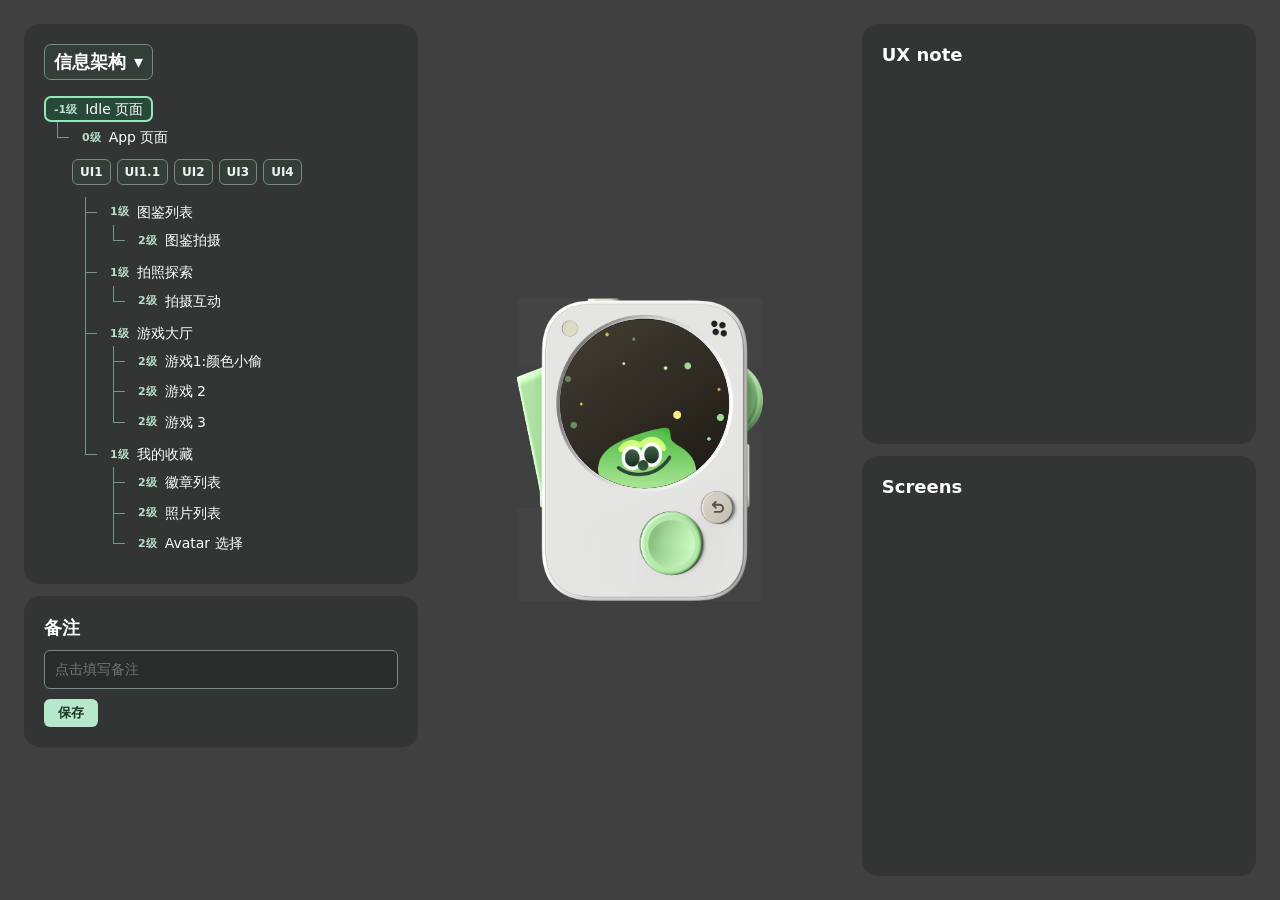
==== commit 13762d2d: "Rename collection screens in both homepage prototypes" ====
--- a/index.html
+++ b/index.html
@@ -227,7 +227,7 @@
 </div><ul><li><button type="button" class="ia-node" data-page="idle" aria-current="page"><small>-1级</small>Idle 页面</button><ul><li><button type="button" class="ia-node" data-page="apps"><small>0级</small>App 页面</button><div class="ui-options" role="group" aria-label="App 页面交互效果"><button type="button" data-ui="1" aria-pressed="false">UI1</button><button type="button" data-ui="1.1" aria-pressed="false">UI1.1</button><button type="button" data-ui="2" aria-pressed="false">UI2</button><button type="button" data-ui="3" aria-pressed="false">UI3</button><button type="button" data-ui="4" aria-pressed="false">UI4</button></div><ul><li><button type="button" class="ia-node" data-page="guide"><small>1级</small>图鉴列表</button><ul><li><button type="button" class="ia-node" data-page="guide-camera"><small>2级</small>图鉴拍摄</button></li></ul></li><li><button type="button" class="ia-node" data-page="camera"><small>1级</small>拍照探索</button><ul><li><button type="button" class="ia-node" data-page="photo-play"><small>2级</small>拍摄互动</button></li></ul></li><li><button type="button" class="ia-node" data-page="activities"><small>1级</small>游戏大厅</button><ul><li><button type="button" class="ia-node" data-page="game-1"><small>2级</small>游戏1:颜色小偷</button></li><li><button type="button" class="ia-node" data-page="game-2"><small>2级</small>游戏 2</button></li><li><button type="button" class="ia-node" data-page="game-3"><small>2级</small>游戏 3</button></li></ul></li><li><button type="button" class="ia-node" data-page="review"><small>1级</small>我的收藏</button><ul><li><button type="button" class="ia-node" data-page="badges"><small>2级</small>徽章列表</button></li><li><button type="button" class="ia-node" data-page="photos"><small>2级</small>照片列表</button></li><li><button type="button" class="ia-node" data-page="avatar"><small>2级</small>Avatar 选择</button></li></ul></li></ul></li></ul></li></ul></section><section class="prototype-notes" aria-label="备注"><h2>备注</h2><textarea aria-label="备注内容" placeholder="点击填写备注" rows="1"></textarea><div class="note-footer"><button type="button">保存</button><span role="status"></span></div></section></aside>
 <main class="device" aria-label="首页:方案1">
   <div class="shell"></div>
-  <section class="screen" id="screen" data-page="idle" aria-label="Screen"><div class="idle-scene idle-home"><img src="idle/particle.gif" alt=""><img src="idle/A7_loop.gif" alt="Zig"></div><div class="idle-scene ui1-scene" data-app-ui="1"><img src="idle/particle.gif" alt=""><svg class="ui1-ring" viewBox="0 0 480 480" aria-label="四色圆环菜单"></svg></div><div class="idle-scene ui11-scene" data-app-ui="1.1"><img src="idle/particle.gif" alt=""><svg viewBox="0 0 480 480" class="ui1-ring" aria-label="UI1.1 扇形菜单"><defs><linearGradient id="petal-light" x2="0" y2="1"><stop stop-color="#d7d7d7"/><stop offset="1" stop-color="#777"/></linearGradient></defs><g class="ui11-wheel"><g class="petal" data-entry="Snap" data-name="Snap" data-selected="true"><path class="blade" transform="translate(21 21)" d="M380.051 95.4214C387.061 90.0421 397.16 91.3356 402.013 98.72C425.426 134.344 438 176.139 438 219C438 261.861 425.426 303.656 402.013 339.28C397.16 346.664 387.061 347.958 380.051 342.579L235.543 231.694C227.196 225.289 227.196 212.711 235.543 206.306L380.051 95.4214Z"/><g transform="translate(394 240)"><g class="upright"><image x="-35" y="-35" width="70" height="70" href="ui1/center-Snap.svg"/></g></g></g><g class="petal" data-entry="ZigDex" data-name="ZigDex" data-selected="false"><path class="blade" transform="translate(21 21)" d="M95.4214 57.9493C90.0421 50.9388 91.3356 40.8402 98.72 35.9869C134.344 12.5735 176.139 2.10044e-06 219 2.61155e-06C261.861 3.12266e-06 303.656 12.5735 339.28 35.9869C346.664 40.8402 347.958 50.9388 342.579 57.9493L231.694 202.457C225.289 210.804 212.711 210.804 206.306 202.457L95.4214 57.9493Z"/><g transform="translate(240 86)"><g class="upright"><image x="-35" y="-35" width="70" height="70" href="ui1/ZigDex.svg"/></g></g></g><g class="petal" data-entry="Quest" data-name="Quest" data-selected="false"><path class="blade" transform="translate(21 21)" d="M57.9493 342.579C50.9388 347.958 40.8402 346.664 35.9869 339.28C12.5735 303.656 1.53986e-05 261.861 1.91456e-05 219C2.28926e-05 176.139 12.5735 134.344 35.9869 98.72C40.8402 91.3356 50.9388 90.0421 57.9493 95.4214L202.457 206.306C210.804 212.711 210.804 225.289 202.457 231.694L57.9493 342.579Z"/><g transform="translate(86 240)"><g class="upright"><image x="-35" y="-35" width="70" height="70" href="ui1/center-Quest.svg"/></g></g></g><g class="petal" data-entry="Hub" data-name="Hub" data-selected="false"><path class="blade" transform="translate(21 21)" d="M342.579 380.051C347.958 387.061 346.664 397.16 339.28 402.013C303.656 425.426 261.861 438 219 438C176.139 438 134.344 425.426 98.72 402.013C91.3356 397.16 90.0421 387.061 95.4214 380.051L206.306 235.543C212.711 227.196 225.289 227.196 231.694 235.543L342.579 380.051Z"/><g transform="translate(240 394)"><g class="upright"><image x="-35" y="-35" width="70" height="70" href="ui1/center-Hub.svg"/></g></g></g></g><image href="ui11/4.svg" x="147" y="147" width="185" height="185"/><text x="240" y="250" text-anchor="middle">Snap</text></svg></div><div class="idle-scene ui11-destination"></div><div class="idle-scene ui2-scene" data-app-ui="2"><img class="original-color" src="idle/particle.gif" alt=""><div class="costume" data-entry="Snap" data-selected="true"><div class="costume-follow"><div class="snap-props"><img class="original-color snap-flowers" alt="" src="ui2/snap-motion/flowers.png"><img class="original-color snap-focus" alt="" src="ui2/snap-motion/focus.png"></div></div><img class="original-color costume-character" alt="" src="idle/A7_loop.gif" style="left:0%;top:0%;width:100%;height:100%"><img alt="" src="ui2/30-8094.png" style="left:12.325846354166668%;top:0%;width:75.44537862141928%;height:56.588%"><img alt="" src="ui2/30-8098.png" style="left:5.192057291666667%;top:24.686686197916668%;width:15.1953125%;height:23.5400390625%"><img alt="" src="ui2/30-8101.png" style="left:79.61100260416667%;top:24.686686197916668%;width:15.1953125%;height:23.5400390625%"></div><div class="costume" data-entry="ZigDex" data-selected="false"><img class="original-color costume-character" alt="" src="idle/A7_loop.gif" style="left:0%;top:0%;width:100%;height:100%"><img alt="" src="ui2/30-8110.png" style="left:12.325846354166668%;top:0%;width:75.44537862141928%;height:56.588%"><div class="costume-follow"><img class="original-color" alt="" src="ui2/30-8114.png" style="left:22.291666666666668%;top:71.66666666666667%;width:30.26894251505534%;height:22.632548014322918%"></div><img alt="" src="ui2/30-8137.png" style="left:5.192057291666667%;top:24.686686197916668%;width:15.1953125%;height:23.5400390625%"><img alt="" src="ui2/30-8140.png" style="left:79.61100260416667%;top:24.686686197916668%;width:15.1953125%;height:23.5400390625%"></div><div class="costume" data-entry="Quest" data-selected="false"><img class="original-color costume-character" alt="" src="idle/A7_loop.gif" style="left:0%;top:0%;width:100%;height:100%"><img alt="" src="ui2/30-8149.png" style="left:12.325846354166668%;top:0%;width:75.44537862141928%;height:56.588%"><div class="costume-follow"><img class="original-color" alt="" src="ui2/30-8153.png" style="left:39.79166666666667%;top:55.62542485943595%;width:29.75397169087349%;height:18.81223263590376%"></div><img alt="" src="ui2/30-8173.png" style="left:5.192057291666667%;top:24.686686197916668%;width:15.1953125%;height:23.5400390625%"><img alt="" src="ui2/30-8176.png" style="left:79.61100260416667%;top:24.686686197916668%;width:15.1953125%;height:23.5400390625%"></div><div class="costume" data-entry="Hub" data-selected="false"><img class="original-color costume-character" alt="" src="idle/A7_loop.gif" style="left:0%;top:0%;width:100%;height:100%"><div class="costume-follow"><img class="original-color" alt="" src="ui2/30-8183.png" style="left:23.125%;top:62.29166666666667%;width:44.67936197916667%;height:18.137493133544922%"></div><img alt="" src="ui2/30-8193.png" style="left:12.325846354166668%;top:0%;width:75.44537862141928%;height:56.588%"><img alt="" src="ui2/30-8197.png" style="left:5.192057291666667%;top:24.686686197916668%;width:15.1953125%;height:23.5400390625%"><img alt="" src="ui2/30-8200.png" style="left:79.61100260416667%;top:24.686686197916668%;width:15.1953125%;height:23.5400390625%"></div></div><div class="idle-scene ui3-scene" data-app-ui="3"><img src="idle/particle.gif" alt=""><img class="bubble" src="ui3/Snap.svg" alt="Snap" data-entry="Snap" data-slot="0" data-selected="true"><img class="bubble" src="ui3/ZigDex.svg" alt="ZigDex" data-entry="ZigDex" data-slot="1" data-selected="false"><img class="bubble" src="ui3/Quest.svg" alt="Quest" data-entry="Quest" data-slot="2" data-selected="false"><img class="bubble" src="ui3/Hub.svg" alt="Hub" data-entry="Hub" data-slot="3" data-selected="false"></div><div class="idle-scene ui4-scene" data-app-ui="4"><img src="idle/particle.gif" alt=""><div class="landscape snap-landscape" role="img" aria-label="Snap" data-entry="Snap" data-selected="true"><svg viewBox="0 0 480 480" aria-hidden="true"><svg class="snap-device" x="112.00587306029047" y="227" width="113" height="140" viewBox="0 0 113 140" fill="none" xmlns="http://www.w3.org/2000/svg" xmlns:xlink="http://www.w3.org/1999/xlink">
+  <section class="screen" id="screen" data-page="idle" aria-label="Screen"><div class="idle-scene idle-home"><img src="idle/particle.gif" alt=""><img src="idle/A7_loop.gif" alt="Zig"></div><div class="idle-scene ui1-scene" data-app-ui="1"><img src="idle/particle.gif" alt=""><svg class="ui1-ring" viewBox="0 0 480 480" aria-label="四色圆环菜单"></svg></div><div class="idle-scene ui11-scene" data-app-ui="1.1"><img src="idle/particle.gif" alt=""><svg viewBox="0 0 480 480" class="ui1-ring" aria-label="UI1.1 扇形菜单"><defs><linearGradient id="petal-light" x2="0" y2="1"><stop stop-color="#d7d7d7"/><stop offset="1" stop-color="#777"/></linearGradient></defs><g class="ui11-wheel"><g class="petal" data-entry="Snap" data-name="Snap" data-selected="true"><path class="blade" transform="translate(21 21)" d="M380.051 95.4214C387.061 90.0421 397.16 91.3356 402.013 98.72C425.426 134.344 438 176.139 438 219C438 261.861 425.426 303.656 402.013 339.28C397.16 346.664 387.061 347.958 380.051 342.579L235.543 231.694C227.196 225.289 227.196 212.711 235.543 206.306L380.051 95.4214Z"/><g transform="translate(394 240)"><g class="upright"><image x="-35" y="-35" width="70" height="70" href="ui1/center-Snap.svg"/></g></g></g><g class="petal" data-entry="ZigDex" data-name="collections" data-selected="false"><path class="blade" transform="translate(21 21)" d="M95.4214 57.9493C90.0421 50.9388 91.3356 40.8402 98.72 35.9869C134.344 12.5735 176.139 2.10044e-06 219 2.61155e-06C261.861 3.12266e-06 303.656 12.5735 339.28 35.9869C346.664 40.8402 347.958 50.9388 342.579 57.9493L231.694 202.457C225.289 210.804 212.711 210.804 206.306 202.457L95.4214 57.9493Z"/><g transform="translate(240 86)"><g class="upright"><image x="-35" y="-35" width="70" height="70" href="ui1/ZigDex.svg"/></g></g></g><g class="petal" data-entry="Quest" data-name="Quest" data-selected="false"><path class="blade" transform="translate(21 21)" d="M57.9493 342.579C50.9388 347.958 40.8402 346.664 35.9869 339.28C12.5735 303.656 1.53986e-05 261.861 1.91456e-05 219C2.28926e-05 176.139 12.5735 134.344 35.9869 98.72C40.8402 91.3356 50.9388 90.0421 57.9493 95.4214L202.457 206.306C210.804 212.711 210.804 225.289 202.457 231.694L57.9493 342.579Z"/><g transform="translate(86 240)"><g class="upright"><image x="-35" y="-35" width="70" height="70" href="ui1/center-Quest.svg"/></g></g></g><g class="petal" data-entry="Hub" data-name="Discoveries" data-selected="false"><path class="blade" transform="translate(21 21)" d="M342.579 380.051C347.958 387.061 346.664 397.16 339.28 402.013C303.656 425.426 261.861 438 219 438C176.139 438 134.344 425.426 98.72 402.013C91.3356 397.16 90.0421 387.061 95.4214 380.051L206.306 235.543C212.711 227.196 225.289 227.196 231.694 235.543L342.579 380.051Z"/><g transform="translate(240 394)"><g class="upright"><image x="-35" y="-35" width="70" height="70" href="ui1/center-Hub.svg"/></g></g></g></g><image href="ui11/4.svg" x="147" y="147" width="185" height="185"/><text x="240" y="250" text-anchor="middle">Snap</text></svg></div><div class="idle-scene ui11-destination"></div><div class="idle-scene ui2-scene" data-app-ui="2"><img class="original-color" src="idle/particle.gif" alt=""><div class="costume" data-entry="Snap" data-selected="true"><div class="costume-follow"><div class="snap-props"><img class="original-color snap-flowers" alt="" src="ui2/snap-motion/flowers.png"><img class="original-color snap-focus" alt="" src="ui2/snap-motion/focus.png"></div></div><img class="original-color costume-character" alt="" src="idle/A7_loop.gif" style="left:0%;top:0%;width:100%;height:100%"><img alt="" src="ui2/30-8094.png" style="left:12.325846354166668%;top:0%;width:75.44537862141928%;height:56.588%"><img alt="" src="ui2/30-8098.png" style="left:5.192057291666667%;top:24.686686197916668%;width:15.1953125%;height:23.5400390625%"><img alt="" src="ui2/30-8101.png" style="left:79.61100260416667%;top:24.686686197916668%;width:15.1953125%;height:23.5400390625%"></div><div class="costume" data-entry="ZigDex" data-selected="false"><img class="original-color costume-character" alt="" src="idle/A7_loop.gif" style="left:0%;top:0%;width:100%;height:100%"><img alt="" src="ui2/30-8110.png" style="left:12.325846354166668%;top:0%;width:75.44537862141928%;height:56.588%"><div class="costume-follow"><img class="original-color" alt="" src="ui2/30-8114.png" style="left:22.291666666666668%;top:71.66666666666667%;width:30.26894251505534%;height:22.632548014322918%"></div><img alt="" src="ui2/30-8137.png" style="left:5.192057291666667%;top:24.686686197916668%;width:15.1953125%;height:23.5400390625%"><img alt="" src="ui2/30-8140.png" style="left:79.61100260416667%;top:24.686686197916668%;width:15.1953125%;height:23.5400390625%"></div><div class="costume" data-entry="Quest" data-selected="false"><img class="original-color costume-character" alt="" src="idle/A7_loop.gif" style="left:0%;top:0%;width:100%;height:100%"><img alt="" src="ui2/30-8149.png" style="left:12.325846354166668%;top:0%;width:75.44537862141928%;height:56.588%"><div class="costume-follow"><img class="original-color" alt="" src="ui2/30-8153.png" style="left:39.79166666666667%;top:55.62542485943595%;width:29.75397169087349%;height:18.81223263590376%"></div><img alt="" src="ui2/30-8173.png" style="left:5.192057291666667%;top:24.686686197916668%;width:15.1953125%;height:23.5400390625%"><img alt="" src="ui2/30-8176.png" style="left:79.61100260416667%;top:24.686686197916668%;width:15.1953125%;height:23.5400390625%"></div><div class="costume" data-entry="Hub" data-selected="false"><img class="original-color costume-character" alt="" src="idle/A7_loop.gif" style="left:0%;top:0%;width:100%;height:100%"><div class="costume-follow"><img class="original-color" alt="" src="ui2/30-8183.png" style="left:23.125%;top:62.29166666666667%;width:44.67936197916667%;height:18.137493133544922%"></div><img alt="" src="ui2/30-8193.png" style="left:12.325846354166668%;top:0%;width:75.44537862141928%;height:56.588%"><img alt="" src="ui2/30-8197.png" style="left:5.192057291666667%;top:24.686686197916668%;width:15.1953125%;height:23.5400390625%"><img alt="" src="ui2/30-8200.png" style="left:79.61100260416667%;top:24.686686197916668%;width:15.1953125%;height:23.5400390625%"></div></div><div class="idle-scene ui3-scene" data-app-ui="3"><img src="idle/particle.gif" alt=""><img class="bubble" src="ui3/Snap.svg" alt="Snap" data-entry="Snap" data-slot="0" data-selected="true"><img class="bubble" src="ui3/ZigDex.svg" alt="collections" data-entry="ZigDex" data-slot="1" data-selected="false"><img class="bubble" src="ui3/Quest.svg" alt="Quest" data-entry="Quest" data-slot="2" data-selected="false"><img class="bubble" src="ui3/Hub.svg" alt="Discoveries" data-entry="Hub" data-slot="3" data-selected="false"></div><div class="idle-scene ui4-scene" data-app-ui="4"><img src="idle/particle.gif" alt=""><div class="landscape snap-landscape" role="img" aria-label="Snap" data-entry="Snap" data-selected="true"><svg viewBox="0 0 480 480" aria-hidden="true"><svg class="snap-device" x="112.00587306029047" y="227" width="113" height="140" viewBox="0 0 113 140" fill="none" xmlns="http://www.w3.org/2000/svg" xmlns:xlink="http://www.w3.org/1999/xlink">
 <path d="M58.3799 10.1583L40.4849 12.0713L59.5565 131.726C59.5565 131.726 68.7617 131.503 73.8011 130.745C78.8406 129.988 82.3379 124.794 84.6271 118.033C86.9162 111.271 102.034 32.7639 102.034 32.7639C102.034 32.7639 103.025 25.1279 97.2383 20.8477C91.452 16.5675 58.3799 10.1583 58.3799 10.1583Z" fill="#615C56"/>
 <ellipse cx="81.09" cy="59.4416" rx="11.4399" ry="14.7" transform="rotate(11.46 81.09 59.4416)" fill="#CDC8C0"/>
 <path d="M20.2711 34.2289L27.8949 34.2902C29.5409 34.3035 30.7325 35.8655 30.3103 37.4565L21.4148 70.9776C20.6435 73.884 16.3471 73.2408 16.4609 70.2359L17.7326 36.6535C17.7842 35.292 18.9086 34.218 20.2711 34.2289Z" fill="#625C56"/>
@@ -310,7 +310,7 @@
 <path d="M8.02291 0.97754C8.50615 -0.328387 10.3532 -0.328387 10.8365 0.97754L12.4989 5.47031C12.6509 5.88089 12.9746 6.2046 13.3852 6.35653L17.8779 8.019C19.1839 8.50224 19.1839 10.3493 17.8779 10.8326L13.3852 12.495C12.9746 12.647 12.6509 12.9707 12.4989 13.3813L10.8365 17.874C10.3532 19.1799 8.50615 19.1799 8.02291 17.874L6.36044 13.3813C6.20851 12.9707 5.88479 12.647 5.47421 12.495L0.981446 10.8326C-0.324481 10.3493 -0.324481 8.50224 0.981446 8.019L5.47421 6.35653C5.88479 6.2046 6.20851 5.88089 6.36044 5.47031L8.02291 0.97754Z" fill="#FFC53F"/>
 </svg>
 
-<image x="83.328125" y="44.46875" width="115" height="77" href="ui4/Snap-title.svg"/></svg></div><div class="landscape zigdex-landscape" role="img" aria-label="ZigDex" data-entry="ZigDex" data-selected="false"><svg viewBox="0 0 480 480" aria-hidden="true"><svg class="dex-beam" x="0" y="164.87109375" width="134" height="163" viewBox="0 0 134 163" fill="none" xmlns="http://www.w3.org/2000/svg">
+<image x="83.328125" y="44.46875" width="115" height="77" href="ui4/Snap-title.svg"/></svg></div><div class="landscape zigdex-landscape" role="img" aria-label="collections" data-entry="ZigDex" data-selected="false"><svg viewBox="0 0 480 480" aria-hidden="true"><svg class="dex-beam" x="0" y="164.87109375" width="134" height="163" viewBox="0 0 134 163" fill="none" xmlns="http://www.w3.org/2000/svg">
 <path d="M-6.69531 162.265L48.3895 0H79.1346L133.365 162.265H-6.69531Z" fill="url(#paint0_linear_30_11579)"/>
 <defs>
 <linearGradient id="paint0_linear_30_11579" x1="63.335" y1="-28.3635" x2="63.335" y2="162.265" gradientUnits="userSpaceOnUse">
@@ -494,7 +494,7 @@
 </defs>
 <image x="83.828125" y="30.8203125" width="157" height="93" href="ui4/Quest-title.svg"/></svg>
 
-</div><div class="landscape hub-landscape" role="img" aria-label="Hub" data-entry="Hub" data-selected="false"><svg viewBox="0 0 480 480" aria-hidden="true"><image class="hub-zig" href="ui4/Hub-zig.png" x="205" y="199" width="213" height="213"/><image class="hub-photo" href="ui4/Hub-photo.png" x="26.117" y="179.648" width="125" height="124"/><image class="hub-badge" href="ui4/Hub-badge.png" x="248" y="35" width="123" height="134"/><image class="" href="ui4/Hub-glass.png" x="198" y="182" width="101" height="100"/><g class="hub-lens"><image class="" href="ui4/Hub-lens.png" x="138.125" y="151.305" width="192" height="225"/></g><image href="ui4/Hub-title.svg" x="84.65625" y="42.3046875" width="90" height="78"/></svg></div><div class="ui4-dots" aria-hidden="true"><i class="active"></i><i></i><i></i><i></i></div></div></section>
+</div><div class="landscape hub-landscape" role="img" aria-label="Discoveries" data-entry="Hub" data-selected="false"><svg viewBox="0 0 480 480" aria-hidden="true"><image class="hub-zig" href="ui4/Hub-zig.png" x="205" y="199" width="213" height="213"/><image class="hub-photo" href="ui4/Hub-photo.png" x="26.117" y="179.648" width="125" height="124"/><image class="hub-badge" href="ui4/Hub-badge.png" x="248" y="35" width="123" height="134"/><image class="" href="ui4/Hub-glass.png" x="198" y="182" width="101" height="100"/><g class="hub-lens"><image class="" href="ui4/Hub-lens.png" x="138.125" y="151.305" width="192" height="225"/></g><image href="ui4/Hub-title.svg" x="69" y="30" width="205" height="105"/></svg></div><div class="ui4-dots" aria-hidden="true"><i class="active"></i><i></i><i></i><i></i></div></div></section>
   <button class="control shutter" data-control="photo" type="button" aria-label="拍照键"></button>
   <button class="control speech" data-control="talk" type="button" aria-label="说话键" aria-pressed="false"></button>
   <button class="control wheel" data-control="wheel" type="button" aria-label="滚轮，旋转或按下"></button>
@@ -609,7 +609,7 @@
     sectorStep += source === 'keyboard' ? direction : -direction;
     document.querySelector('.ui11-wheel').style.transform = 'rotate(' + (-sectorStep * 90) + 'deg)';
     const selected = sectorNames[(sectorStep % 4 + 4) % 4];
-    document.querySelector('.ui11-scene text').textContent = selected;
+    document.querySelector('.ui11-scene text').textContent = ({ ZigDex: 'collections', Hub: 'Discoveries' })[selected] || selected;
     for (const petal of petals) {
       petal.dataset.selected = String(petal.dataset.name === selected);
       petal.querySelector('.upright').style.transform = 'rotate(' + sectorStep * 90 + 'deg)';
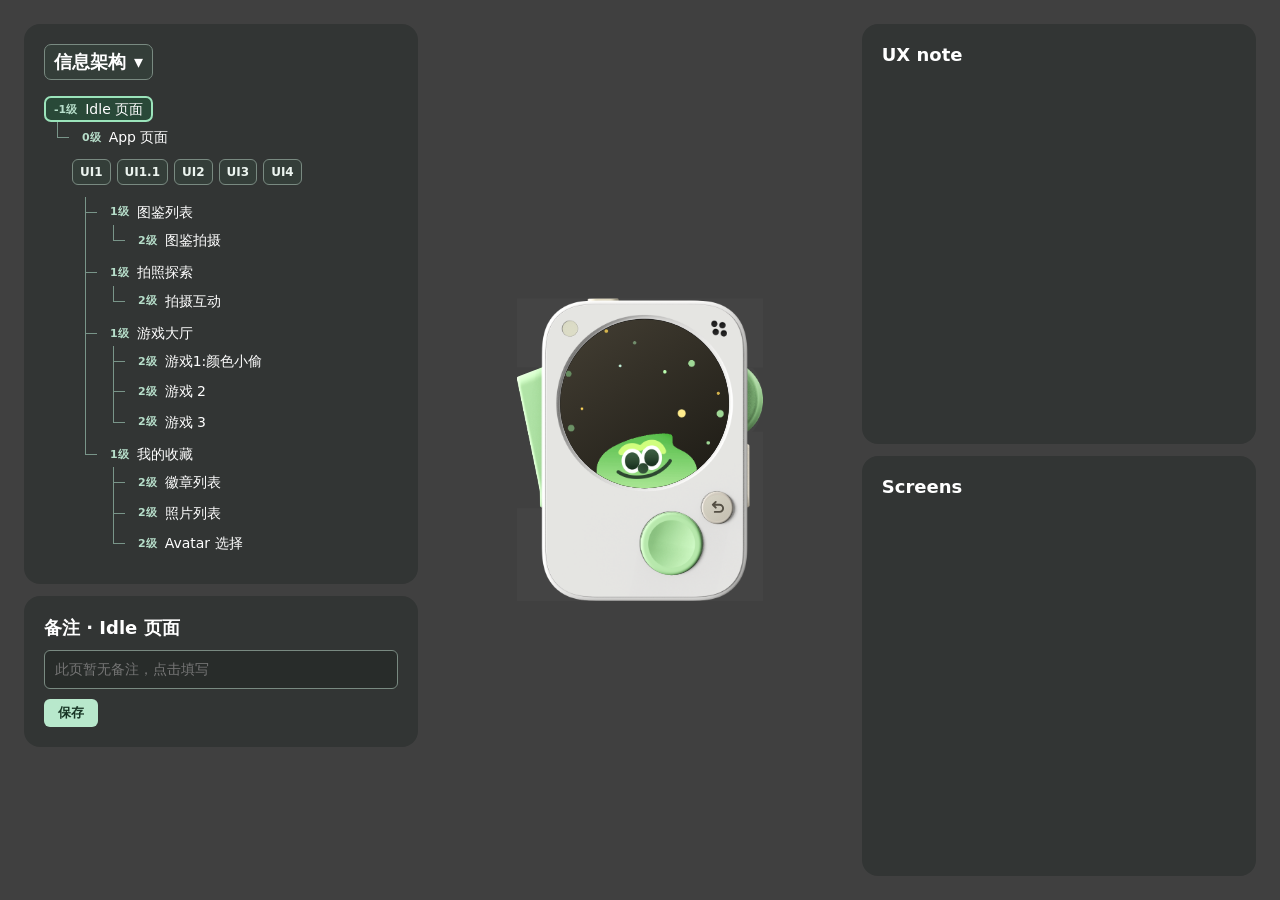
==== commit 7618e9c3: "Sync both local homepage prototypes, collection lists, notes and direct Snap finder" ====
--- a/index.html
+++ b/index.html
@@ -94,7 +94,7 @@
 .petal[data-selected="true"] .blade{fill:url(#petal-light);opacity:1}
 .petal[data-selected="true"] .upright{opacity:1}
 .ui11-destination{display:none;place-items:center;color:#f5f2ed;font:700 clamp(20px,3vw,36px) system-ui}
-.screen[data-page]:not([data-page="idle"]):not([data-page="apps"]) .ui11-destination{display:grid}
+.screen[data-page]:not([data-page="idle"]):not([data-page="apps"]):not([data-page="activities"]):not([data-page="review"]):not([data-page="badges"]):not([data-page="photos"]):not([data-page="avatar"]) .ui11-destination{display:grid}
 @media(prefers-reduced-motion:reduce){.petal .upright{transition:none}}
 </style><style>
 .screen[data-page="idle"] .ui2-scene,.costume[data-selected="false"] {display:none}
@@ -139,7 +139,7 @@
 @keyframes snap-twinkle {0%,100%{opacity:1;transform:scale(1)}50%{opacity:.72;transform:scale(.95)}}
 @keyframes snap-eight {0%{transform:translate(0.00px,0.00px)}3.125%{transform:translate(1.95px,3.06px)}6.25%{transform:translate(3.83px,5.66px)}9.375%{transform:translate(5.56px,7.39px)}12.5%{transform:translate(7.07px,8.00px)}15.625%{transform:translate(8.31px,7.39px)}18.75%{transform:translate(9.24px,5.66px)}21.875%{transform:translate(9.81px,3.06px)}25%{transform:translate(10.00px,0.00px)}28.125%{transform:translate(9.81px,-3.06px)}31.25%{transform:translate(9.24px,-5.66px)}34.375%{transform:translate(8.31px,-7.39px)}37.5%{transform:translate(7.07px,-8.00px)}40.625%{transform:translate(5.56px,-7.39px)}43.75%{transform:translate(3.83px,-5.66px)}46.875%{transform:translate(1.95px,-3.06px)}50%{transform:translate(0.00px,-0.00px)}53.125%{transform:translate(-1.95px,3.06px)}56.25%{transform:translate(-3.83px,5.66px)}59.375%{transform:translate(-5.56px,7.39px)}62.5%{transform:translate(-7.07px,8.00px)}65.625%{transform:translate(-8.31px,7.39px)}68.75%{transform:translate(-9.24px,5.66px)}71.875%{transform:translate(-9.81px,3.06px)}75%{transform:translate(-10.00px,0.00px)}78.125%{transform:translate(-9.81px,-3.06px)}81.25%{transform:translate(-9.24px,-5.66px)}84.375%{transform:translate(-8.31px,-7.39px)}87.5%{transform:translate(-7.07px,-8.00px)}90.625%{transform:translate(-5.56px,-7.39px)}93.75%{transform:translate(-3.83px,-5.66px)}96.875%{transform:translate(-1.95px,-3.06px)}100%{transform:translate(-0.00px,-0.00px)}}</style><style>
 .zigdex-landscape {position:absolute;inset:0;overflow:hidden}
-.zigdex-landscape::before {content:"";position:absolute;inset:0;background:center/cover url("ui4/ZigDex-unlit-v2.jpg?v=e9922ee7")}
+.zigdex-landscape::before {content:"";position:absolute;inset:0;background:center/cover url("ui4/ZigDex-unlit-v2.jpg?v=publish-20261122-1")}
 .zigdex-landscape > svg {position:absolute;inset:0;width:100%;height:100%}
 @media(prefers-reduced-motion:no-preference){
 .screen[data-page="apps"][data-ui="4"] .zigdex-landscape[data-selected="true"]:not(.in-motion) .dex-beam {animation:dex-light var(--period,3s) ease-in-out var(--delay,0s) infinite}
@@ -214,6 +214,33 @@
 #ia-summary{padding:12px;margin-bottom:14px;background:#282c2a;border-radius:8px}
 #ia-summary p{margin:6px 0 12px}
 #ia-summary ul{list-style:disc;padding-left:20px;margin:4px 0 10px}
+</style><style>
+.screen[data-page="activities"] [data-list="activities"],.screen[data-page="review"] [data-list="review"]{display:block}
+.screen:is([data-page="activities"],[data-page="review"]) .ui11-destination{display:none}
+.scene-list{background-image:url("idle/particle.gif");background-size:cover;background-position:center}
+.scene-card{position:absolute;inset:calc(100% * 70 / 480);border-radius:50%;visibility:hidden;container-type:inline-size;overflow:hidden;color:#fff;font-family:UIRounded,system-ui}
+.scene-card[data-selected="true"],.scene-card.incoming{visibility:visible}
+.scene-card img{inset:14.412% auto auto 34.118%;width:32.353%;height:32.353%;object-fit:contain}
+.scene-card[data-target="game-2"] img{inset:11% auto auto 30%;width:40%;height:38%}
+.scene-card[data-target="game-3"] img{inset:13% auto auto 31%;width:38%;height:35%}
+.scene-card strong{position:absolute;inset:53.235% 8% auto;display:block;text-align:center;white-space:pre-line;font-size:10.12cqw;font-weight:700;line-height:1;letter-spacing:0}
+.scene-list-dots{position:absolute;bottom:6%;width:100%;display:flex;justify-content:center;gap:2%}
+.scene-list-dots i{width:2.6%;aspect-ratio:1;border-radius:50%;background:#ffffff66}
+.scene-list-dots i.active{background:white}
+</style><style>
+.collection-scene{background-image:url("idle/particle.gif");background-position:center;background-size:cover}
+.screen[data-page="badges"] [data-collection="badges"],.screen[data-page="photos"] [data-collection="photos"],.screen[data-page="avatar"] [data-collection="avatar"]{display:block}
+.collection-bubble{position:absolute;aspect-ratio:1;border-radius:50%;background:#898989;color:white;display:grid;place-items:center;transform:translate(-50%,-50%);container-type:inline-size;transition:left 280ms ease-out,top 280ms ease-out,width 280ms ease-out,filter 280ms ease-out}
+.collection-bubble[data-slot="0"]{left:50%;top:50%;width:66.667%;z-index:2}
+.collection-bubble[data-slot="1"]{left:72.917%;top:12.292%;width:41.667%;filter:blur(4px)}
+.collection-bubble[data-slot="3"]{left:72.917%;top:85.417%;width:33.333%;filter:blur(4px)}
+.collection-bubble strong{font:700 14cqw/1 UIRounded,system-ui}
+.collection-bubble img{inset:0;width:100%;height:100%;object-fit:contain}
+[data-collection="avatar"] .collection-bubble{inset:0;width:100%;height:100%;transform:none;background:transparent;transition:none;filter:none;display:none}
+[data-collection="avatar"] .collection-bubble[data-selected="true"]{display:block}
+[data-collection="avatar"] .collection-bubble img{inset:0;width:100%;height:100%;object-fit:contain}
+[data-collection="avatar"] strong{display:none}
+@media(prefers-reduced-motion:reduce){.collection-bubble{transition:none}}
 </style></head>
 <body>
 <aside class="sidebar"><section class="module-actions" aria-label="当前模块操作"></section><section class="ia" aria-label="信息架构"><h2><button class="ia-summary-toggle" type="button" aria-expanded="false" aria-controls="ia-summary">信息架构 <span aria-hidden="true">▾</span></button></h2>
@@ -227,7 +254,7 @@
 </div><ul><li><button type="button" class="ia-node" data-page="idle" aria-current="page"><small>-1级</small>Idle 页面</button><ul><li><button type="button" class="ia-node" data-page="apps"><small>0级</small>App 页面</button><div class="ui-options" role="group" aria-label="App 页面交互效果"><button type="button" data-ui="1" aria-pressed="false">UI1</button><button type="button" data-ui="1.1" aria-pressed="false">UI1.1</button><button type="button" data-ui="2" aria-pressed="false">UI2</button><button type="button" data-ui="3" aria-pressed="false">UI3</button><button type="button" data-ui="4" aria-pressed="false">UI4</button></div><ul><li><button type="button" class="ia-node" data-page="guide"><small>1级</small>图鉴列表</button><ul><li><button type="button" class="ia-node" data-page="guide-camera"><small>2级</small>图鉴拍摄</button></li></ul></li><li><button type="button" class="ia-node" data-page="camera"><small>1级</small>拍照探索</button><ul><li><button type="button" class="ia-node" data-page="photo-play"><small>2级</small>拍摄互动</button></li></ul></li><li><button type="button" class="ia-node" data-page="activities"><small>1级</small>游戏大厅</button><ul><li><button type="button" class="ia-node" data-page="game-1"><small>2级</small>游戏1:颜色小偷</button></li><li><button type="button" class="ia-node" data-page="game-2"><small>2级</small>游戏 2</button></li><li><button type="button" class="ia-node" data-page="game-3"><small>2级</small>游戏 3</button></li></ul></li><li><button type="button" class="ia-node" data-page="review"><small>1级</small>我的收藏</button><ul><li><button type="button" class="ia-node" data-page="badges"><small>2级</small>徽章列表</button></li><li><button type="button" class="ia-node" data-page="photos"><small>2级</small>照片列表</button></li><li><button type="button" class="ia-node" data-page="avatar"><small>2级</small>Avatar 选择</button></li></ul></li></ul></li></ul></li></ul></section><section class="prototype-notes" aria-label="备注"><h2>备注</h2><textarea aria-label="备注内容" placeholder="点击填写备注" rows="1"></textarea><div class="note-footer"><button type="button">保存</button><span role="status"></span></div></section></aside>
 <main class="device" aria-label="首页:方案1">
   <div class="shell"></div>
-  <section class="screen" id="screen" data-page="idle" aria-label="Screen"><div class="idle-scene idle-home"><img src="idle/particle.gif" alt=""><img src="idle/A7_loop.gif" alt="Zig"></div><div class="idle-scene ui1-scene" data-app-ui="1"><img src="idle/particle.gif" alt=""><svg class="ui1-ring" viewBox="0 0 480 480" aria-label="四色圆环菜单"></svg></div><div class="idle-scene ui11-scene" data-app-ui="1.1"><img src="idle/particle.gif" alt=""><svg viewBox="0 0 480 480" class="ui1-ring" aria-label="UI1.1 扇形菜单"><defs><linearGradient id="petal-light" x2="0" y2="1"><stop stop-color="#d7d7d7"/><stop offset="1" stop-color="#777"/></linearGradient></defs><g class="ui11-wheel"><g class="petal" data-entry="Snap" data-name="Snap" data-selected="true"><path class="blade" transform="translate(21 21)" d="M380.051 95.4214C387.061 90.0421 397.16 91.3356 402.013 98.72C425.426 134.344 438 176.139 438 219C438 261.861 425.426 303.656 402.013 339.28C397.16 346.664 387.061 347.958 380.051 342.579L235.543 231.694C227.196 225.289 227.196 212.711 235.543 206.306L380.051 95.4214Z"/><g transform="translate(394 240)"><g class="upright"><image x="-35" y="-35" width="70" height="70" href="ui1/center-Snap.svg"/></g></g></g><g class="petal" data-entry="ZigDex" data-name="collections" data-selected="false"><path class="blade" transform="translate(21 21)" d="M95.4214 57.9493C90.0421 50.9388 91.3356 40.8402 98.72 35.9869C134.344 12.5735 176.139 2.10044e-06 219 2.61155e-06C261.861 3.12266e-06 303.656 12.5735 339.28 35.9869C346.664 40.8402 347.958 50.9388 342.579 57.9493L231.694 202.457C225.289 210.804 212.711 210.804 206.306 202.457L95.4214 57.9493Z"/><g transform="translate(240 86)"><g class="upright"><image x="-35" y="-35" width="70" height="70" href="ui1/ZigDex.svg"/></g></g></g><g class="petal" data-entry="Quest" data-name="Quest" data-selected="false"><path class="blade" transform="translate(21 21)" d="M57.9493 342.579C50.9388 347.958 40.8402 346.664 35.9869 339.28C12.5735 303.656 1.53986e-05 261.861 1.91456e-05 219C2.28926e-05 176.139 12.5735 134.344 35.9869 98.72C40.8402 91.3356 50.9388 90.0421 57.9493 95.4214L202.457 206.306C210.804 212.711 210.804 225.289 202.457 231.694L57.9493 342.579Z"/><g transform="translate(86 240)"><g class="upright"><image x="-35" y="-35" width="70" height="70" href="ui1/center-Quest.svg"/></g></g></g><g class="petal" data-entry="Hub" data-name="Discoveries" data-selected="false"><path class="blade" transform="translate(21 21)" d="M342.579 380.051C347.958 387.061 346.664 397.16 339.28 402.013C303.656 425.426 261.861 438 219 438C176.139 438 134.344 425.426 98.72 402.013C91.3356 397.16 90.0421 387.061 95.4214 380.051L206.306 235.543C212.711 227.196 225.289 227.196 231.694 235.543L342.579 380.051Z"/><g transform="translate(240 394)"><g class="upright"><image x="-35" y="-35" width="70" height="70" href="ui1/center-Hub.svg"/></g></g></g></g><image href="ui11/4.svg" x="147" y="147" width="185" height="185"/><text x="240" y="250" text-anchor="middle">Snap</text></svg></div><div class="idle-scene ui11-destination"></div><div class="idle-scene ui2-scene" data-app-ui="2"><img class="original-color" src="idle/particle.gif" alt=""><div class="costume" data-entry="Snap" data-selected="true"><div class="costume-follow"><div class="snap-props"><img class="original-color snap-flowers" alt="" src="ui2/snap-motion/flowers.png"><img class="original-color snap-focus" alt="" src="ui2/snap-motion/focus.png"></div></div><img class="original-color costume-character" alt="" src="idle/A7_loop.gif" style="left:0%;top:0%;width:100%;height:100%"><img alt="" src="ui2/30-8094.png" style="left:12.325846354166668%;top:0%;width:75.44537862141928%;height:56.588%"><img alt="" src="ui2/30-8098.png" style="left:5.192057291666667%;top:24.686686197916668%;width:15.1953125%;height:23.5400390625%"><img alt="" src="ui2/30-8101.png" style="left:79.61100260416667%;top:24.686686197916668%;width:15.1953125%;height:23.5400390625%"></div><div class="costume" data-entry="ZigDex" data-selected="false"><img class="original-color costume-character" alt="" src="idle/A7_loop.gif" style="left:0%;top:0%;width:100%;height:100%"><img alt="" src="ui2/30-8110.png" style="left:12.325846354166668%;top:0%;width:75.44537862141928%;height:56.588%"><div class="costume-follow"><img class="original-color" alt="" src="ui2/30-8114.png" style="left:22.291666666666668%;top:71.66666666666667%;width:30.26894251505534%;height:22.632548014322918%"></div><img alt="" src="ui2/30-8137.png" style="left:5.192057291666667%;top:24.686686197916668%;width:15.1953125%;height:23.5400390625%"><img alt="" src="ui2/30-8140.png" style="left:79.61100260416667%;top:24.686686197916668%;width:15.1953125%;height:23.5400390625%"></div><div class="costume" data-entry="Quest" data-selected="false"><img class="original-color costume-character" alt="" src="idle/A7_loop.gif" style="left:0%;top:0%;width:100%;height:100%"><img alt="" src="ui2/30-8149.png" style="left:12.325846354166668%;top:0%;width:75.44537862141928%;height:56.588%"><div class="costume-follow"><img class="original-color" alt="" src="ui2/30-8153.png" style="left:39.79166666666667%;top:55.62542485943595%;width:29.75397169087349%;height:18.81223263590376%"></div><img alt="" src="ui2/30-8173.png" style="left:5.192057291666667%;top:24.686686197916668%;width:15.1953125%;height:23.5400390625%"><img alt="" src="ui2/30-8176.png" style="left:79.61100260416667%;top:24.686686197916668%;width:15.1953125%;height:23.5400390625%"></div><div class="costume" data-entry="Hub" data-selected="false"><img class="original-color costume-character" alt="" src="idle/A7_loop.gif" style="left:0%;top:0%;width:100%;height:100%"><div class="costume-follow"><img class="original-color" alt="" src="ui2/30-8183.png" style="left:23.125%;top:62.29166666666667%;width:44.67936197916667%;height:18.137493133544922%"></div><img alt="" src="ui2/30-8193.png" style="left:12.325846354166668%;top:0%;width:75.44537862141928%;height:56.588%"><img alt="" src="ui2/30-8197.png" style="left:5.192057291666667%;top:24.686686197916668%;width:15.1953125%;height:23.5400390625%"><img alt="" src="ui2/30-8200.png" style="left:79.61100260416667%;top:24.686686197916668%;width:15.1953125%;height:23.5400390625%"></div></div><div class="idle-scene ui3-scene" data-app-ui="3"><img src="idle/particle.gif" alt=""><img class="bubble" src="ui3/Snap.svg" alt="Snap" data-entry="Snap" data-slot="0" data-selected="true"><img class="bubble" src="ui3/ZigDex.svg" alt="collections" data-entry="ZigDex" data-slot="1" data-selected="false"><img class="bubble" src="ui3/Quest.svg" alt="Quest" data-entry="Quest" data-slot="2" data-selected="false"><img class="bubble" src="ui3/Hub.svg" alt="Discoveries" data-entry="Hub" data-slot="3" data-selected="false"></div><div class="idle-scene ui4-scene" data-app-ui="4"><img src="idle/particle.gif" alt=""><div class="landscape snap-landscape" role="img" aria-label="Snap" data-entry="Snap" data-selected="true"><svg viewBox="0 0 480 480" aria-hidden="true"><svg class="snap-device" x="112.00587306029047" y="227" width="113" height="140" viewBox="0 0 113 140" fill="none" xmlns="http://www.w3.org/2000/svg" xmlns:xlink="http://www.w3.org/1999/xlink">
+  <section class="screen" id="screen" data-page="idle" aria-label="Screen"><div class="idle-scene idle-home"><img src="idle/particle.gif" alt=""><img src="idle/A7_loop.gif" alt="Zig"></div><div class="idle-scene ui1-scene" data-app-ui="1"><img src="idle/particle.gif" alt=""><svg class="ui1-ring" viewBox="0 0 480 480" aria-label="四色圆环菜单"></svg></div><div class="idle-scene ui11-scene" data-app-ui="1.1"><img src="idle/particle.gif" alt=""><svg viewBox="0 0 480 480" class="ui1-ring" aria-label="UI1.1 扇形菜单"><defs><linearGradient id="petal-light" x2="0" y2="1"><stop stop-color="#d7d7d7"/><stop offset="1" stop-color="#777"/></linearGradient></defs><g class="ui11-wheel"><g class="petal" data-entry="Snap" data-name="Snap" data-selected="true"><path class="blade" transform="translate(21 21)" d="M380.051 95.4214C387.061 90.0421 397.16 91.3356 402.013 98.72C425.426 134.344 438 176.139 438 219C438 261.861 425.426 303.656 402.013 339.28C397.16 346.664 387.061 347.958 380.051 342.579L235.543 231.694C227.196 225.289 227.196 212.711 235.543 206.306L380.051 95.4214Z"/><g transform="translate(394 240)"><g class="upright"><image x="-35" y="-35" width="70" height="70" href="ui1/center-Snap.svg"/></g></g></g><g class="petal" data-entry="ZigDex" data-name="ZigDex" data-selected="false"><path class="blade" transform="translate(21 21)" d="M95.4214 57.9493C90.0421 50.9388 91.3356 40.8402 98.72 35.9869C134.344 12.5735 176.139 2.10044e-06 219 2.61155e-06C261.861 3.12266e-06 303.656 12.5735 339.28 35.9869C346.664 40.8402 347.958 50.9388 342.579 57.9493L231.694 202.457C225.289 210.804 212.711 210.804 206.306 202.457L95.4214 57.9493Z"/><g transform="translate(240 86)"><g class="upright"><image x="-35" y="-35" width="70" height="70" href="ui1/ZigDex.svg"/></g></g></g><g class="petal" data-entry="Quest" data-name="Quest" data-selected="false"><path class="blade" transform="translate(21 21)" d="M57.9493 342.579C50.9388 347.958 40.8402 346.664 35.9869 339.28C12.5735 303.656 1.53986e-05 261.861 1.91456e-05 219C2.28926e-05 176.139 12.5735 134.344 35.9869 98.72C40.8402 91.3356 50.9388 90.0421 57.9493 95.4214L202.457 206.306C210.804 212.711 210.804 225.289 202.457 231.694L57.9493 342.579Z"/><g transform="translate(86 240)"><g class="upright"><image x="-35" y="-35" width="70" height="70" href="ui1/center-Quest.svg"/></g></g></g><g class="petal" data-entry="Hub" data-name="Hub" data-selected="false"><path class="blade" transform="translate(21 21)" d="M342.579 380.051C347.958 387.061 346.664 397.16 339.28 402.013C303.656 425.426 261.861 438 219 438C176.139 438 134.344 425.426 98.72 402.013C91.3356 397.16 90.0421 387.061 95.4214 380.051L206.306 235.543C212.711 227.196 225.289 227.196 231.694 235.543L342.579 380.051Z"/><g transform="translate(240 394)"><g class="upright"><image x="-35" y="-35" width="70" height="70" href="ui1/center-Hub.svg"/></g></g></g></g><image href="ui11/4.svg" x="147" y="147" width="185" height="185"/><text x="240" y="250" text-anchor="middle">Snap</text></svg></div><div class="idle-scene ui11-destination"></div><div class="idle-scene ui2-scene" data-app-ui="2"><img class="original-color" src="idle/particle.gif" alt=""><div class="costume" data-entry="Snap" data-selected="true"><div class="costume-follow"><div class="snap-props"><img class="original-color snap-flowers" alt="" src="ui2/snap-motion/flowers.png"><img class="original-color snap-focus" alt="" src="ui2/snap-motion/focus.png"></div></div><img class="original-color costume-character" alt="" src="idle/A7_loop.gif" style="left:0%;top:0%;width:100%;height:100%"><img alt="" src="ui2/30-8094.png" style="left:12.325846354166668%;top:0%;width:75.44537862141928%;height:56.588%"><img alt="" src="ui2/30-8098.png" style="left:5.192057291666667%;top:24.686686197916668%;width:15.1953125%;height:23.5400390625%"><img alt="" src="ui2/30-8101.png" style="left:79.61100260416667%;top:24.686686197916668%;width:15.1953125%;height:23.5400390625%"></div><div class="costume" data-entry="ZigDex" data-selected="false"><img class="original-color costume-character" alt="" src="idle/A7_loop.gif" style="left:0%;top:0%;width:100%;height:100%"><img alt="" src="ui2/30-8110.png?v=publish-20261122-1" style="left:12.325846354166668%;top:0%;width:75.44537862141928%;height:56.588%"><div class="costume-follow"><img class="original-color" alt="" src="ui2/30-8114.png" style="left:22.291666666666668%;top:71.66666666666667%;width:30.26894251505534%;height:22.632548014322918%"></div><img alt="" src="ui2/30-8137.png" style="left:5.192057291666667%;top:24.686686197916668%;width:15.1953125%;height:23.5400390625%"><img alt="" src="ui2/30-8140.png" style="left:79.61100260416667%;top:24.686686197916668%;width:15.1953125%;height:23.5400390625%"></div><div class="costume" data-entry="Quest" data-selected="false"><img class="original-color costume-character" alt="" src="idle/A7_loop.gif" style="left:0%;top:0%;width:100%;height:100%"><img alt="" src="ui2/30-8149.png" style="left:12.325846354166668%;top:0%;width:75.44537862141928%;height:56.588%"><div class="costume-follow"><img class="original-color" alt="" src="ui2/30-8153.png" style="left:39.79166666666667%;top:55.62542485943595%;width:29.75397169087349%;height:18.81223263590376%"></div><img alt="" src="ui2/30-8173.png" style="left:5.192057291666667%;top:24.686686197916668%;width:15.1953125%;height:23.5400390625%"><img alt="" src="ui2/30-8176.png" style="left:79.61100260416667%;top:24.686686197916668%;width:15.1953125%;height:23.5400390625%"></div><div class="costume" data-entry="Hub" data-selected="false"><img class="original-color costume-character" alt="" src="idle/A7_loop.gif" style="left:0%;top:0%;width:100%;height:100%"><div class="costume-follow"><img class="original-color" alt="" src="ui2/30-8183.png" style="left:23.125%;top:62.29166666666667%;width:44.67936197916667%;height:18.137493133544922%"></div><img alt="" src="ui2/30-8193.png?v=publish-20261122-1" style="left:12.325846354166668%;top:0%;width:75.44537862141928%;height:56.588%"><img alt="" src="ui2/30-8197.png" style="left:5.192057291666667%;top:24.686686197916668%;width:15.1953125%;height:23.5400390625%"><img alt="" src="ui2/30-8200.png" style="left:79.61100260416667%;top:24.686686197916668%;width:15.1953125%;height:23.5400390625%"></div></div><div class="idle-scene ui3-scene" data-app-ui="3"><img src="idle/particle.gif" alt=""><img class="bubble" src="ui3/Snap.svg" alt="Snap" data-entry="Snap" data-slot="0" data-selected="true"><img class="bubble" src="ui3/ZigDex.svg" alt="ZigDex" data-entry="ZigDex" data-slot="1" data-selected="false"><img class="bubble" src="ui3/Quest.svg" alt="Quest" data-entry="Quest" data-slot="2" data-selected="false"><img class="bubble" src="ui3/Hub.svg" alt="Hub" data-entry="Hub" data-slot="3" data-selected="false"></div><div class="idle-scene ui4-scene" data-app-ui="4"><img src="idle/particle.gif" alt=""><div class="landscape snap-landscape" role="img" aria-label="Snap" data-entry="Snap" data-selected="true"><svg viewBox="0 0 480 480" aria-hidden="true"><svg class="snap-device" x="112.00587306029047" y="227" width="113" height="140" viewBox="0 0 113 140" fill="none" xmlns="http://www.w3.org/2000/svg" xmlns:xlink="http://www.w3.org/1999/xlink">
 <path d="M58.3799 10.1583L40.4849 12.0713L59.5565 131.726C59.5565 131.726 68.7617 131.503 73.8011 130.745C78.8406 129.988 82.3379 124.794 84.6271 118.033C86.9162 111.271 102.034 32.7639 102.034 32.7639C102.034 32.7639 103.025 25.1279 97.2383 20.8477C91.452 16.5675 58.3799 10.1583 58.3799 10.1583Z" fill="#615C56"/>
 <ellipse cx="81.09" cy="59.4416" rx="11.4399" ry="14.7" transform="rotate(11.46 81.09 59.4416)" fill="#CDC8C0"/>
 <path d="M20.2711 34.2289L27.8949 34.2902C29.5409 34.3035 30.7325 35.8655 30.3103 37.4565L21.4148 70.9776C20.6435 73.884 16.3471 73.2408 16.4609 70.2359L17.7326 36.6535C17.7842 35.292 18.9086 34.218 20.2711 34.2289Z" fill="#625C56"/>
@@ -310,7 +337,7 @@
 <path d="M8.02291 0.97754C8.50615 -0.328387 10.3532 -0.328387 10.8365 0.97754L12.4989 5.47031C12.6509 5.88089 12.9746 6.2046 13.3852 6.35653L17.8779 8.019C19.1839 8.50224 19.1839 10.3493 17.8779 10.8326L13.3852 12.495C12.9746 12.647 12.6509 12.9707 12.4989 13.3813L10.8365 17.874C10.3532 19.1799 8.50615 19.1799 8.02291 17.874L6.36044 13.3813C6.20851 12.9707 5.88479 12.647 5.47421 12.495L0.981446 10.8326C-0.324481 10.3493 -0.324481 8.50224 0.981446 8.019L5.47421 6.35653C5.88479 6.2046 6.20851 5.88089 6.36044 5.47031L8.02291 0.97754Z" fill="#FFC53F"/>
 </svg>
 
-<image x="83.328125" y="44.46875" width="115" height="77" href="ui4/Snap-title.svg"/></svg></div><div class="landscape zigdex-landscape" role="img" aria-label="collections" data-entry="ZigDex" data-selected="false"><svg viewBox="0 0 480 480" aria-hidden="true"><svg class="dex-beam" x="0" y="164.87109375" width="134" height="163" viewBox="0 0 134 163" fill="none" xmlns="http://www.w3.org/2000/svg">
+<image x="83.328125" y="44.46875" width="115" height="77" href="ui4/Snap-title.svg"/></svg></div><div class="landscape zigdex-landscape" role="img" aria-label="ZigDex" data-entry="ZigDex" data-selected="false"><svg viewBox="0 0 480 480" aria-hidden="true"><svg class="dex-beam" x="0" y="164.87109375" width="134" height="163" viewBox="0 0 134 163" fill="none" xmlns="http://www.w3.org/2000/svg">
 <path d="M-6.69531 162.265L48.3895 0H79.1346L133.365 162.265H-6.69531Z" fill="url(#paint0_linear_30_11579)"/>
 <defs>
 <linearGradient id="paint0_linear_30_11579" x1="63.335" y1="-28.3635" x2="63.335" y2="162.265" gradientUnits="userSpaceOnUse">
@@ -494,7 +521,7 @@
 </defs>
 <image x="83.828125" y="30.8203125" width="157" height="93" href="ui4/Quest-title.svg"/></svg>
 
-</div><div class="landscape hub-landscape" role="img" aria-label="Discoveries" data-entry="Hub" data-selected="false"><svg viewBox="0 0 480 480" aria-hidden="true"><image class="hub-zig" href="ui4/Hub-zig.png" x="205" y="199" width="213" height="213"/><image class="hub-photo" href="ui4/Hub-photo.png" x="26.117" y="179.648" width="125" height="124"/><image class="hub-badge" href="ui4/Hub-badge.png" x="248" y="35" width="123" height="134"/><image class="" href="ui4/Hub-glass.png" x="198" y="182" width="101" height="100"/><g class="hub-lens"><image class="" href="ui4/Hub-lens.png" x="138.125" y="151.305" width="192" height="225"/></g><image href="ui4/Hub-title.svg" x="69" y="30" width="205" height="105"/></svg></div><div class="ui4-dots" aria-hidden="true"><i class="active"></i><i></i><i></i><i></i></div></div></section>
+</div><div class="landscape hub-landscape" role="img" aria-label="Hub" data-entry="Hub" data-selected="false"><svg viewBox="0 0 480 480" aria-hidden="true"><image class="hub-zig" href="ui4/Hub-zig.png" x="205" y="199" width="213" height="213"/><image class="hub-photo" href="ui4/Hub-photo.png" x="26.117" y="179.648" width="125" height="124"/><image class="hub-badge" href="ui4/Hub-badge.png" x="248" y="35" width="123" height="134"/><image class="" href="ui4/Hub-glass.png" x="198" y="182" width="101" height="100"/><g class="hub-lens"><image class="" href="ui4/Hub-lens.png" x="138.125" y="151.305" width="192" height="225"/></g><path id="discoveries-title-arc" d="M80 116 Q150 27 294 32" fill="none"/><text fill="#3B372D" font-family="UIRounded,system-ui" font-size="33" font-weight="700"><textPath href="#discoveries-title-arc">Discoveries</textPath></text></svg></div><div class="ui4-dots" aria-hidden="true"><i class="active"></i><i></i><i></i><i></i></div></div></section>
   <button class="control shutter" data-control="photo" type="button" aria-label="拍照键"></button>
   <button class="control speech" data-control="talk" type="button" aria-label="说话键" aria-pressed="false"></button>
   <button class="control wheel" data-control="wheel" type="button" aria-label="滚轮，旋转或按下"></button>
@@ -538,7 +565,7 @@
   document.querySelector('.ui11-destination').textContent = active.lastChild.textContent.trim();
   window.homeDevice.screen.dataset.page = page;
   const gameFrame = document.querySelector('#game-prototype');
-  if (page === 'activities' || page === 'game-1') {
+  if (page === 'game-1') {
     if (!fromGuide && (gameFrame.hidden || gameFrame.dataset.page !== page)) {
       const url = 'colour-thief/index.html?page=' + page + '#' + page;
       if (!gameFrame.hidden && gameFrame.getAttribute('src') === url) gameFrame.contentWindow.location.reload();
@@ -554,7 +581,7 @@
   const snapFrame = document.querySelector('#snap-prototype');
   if (page === 'camera' || page === 'photo-play') {
     if (snapFrame.hidden) {
-      snapFrame.src = 'path4/index.html#' + page;
+      snapFrame.src = 'path4/index.html?v=direct-finder-20261122-2#' + page;
       snapFrame.hidden = false;
     } else if (!fromGuide) {
       snapFrame.contentWindow.setSnapPage?.(page);
@@ -596,7 +623,7 @@
   const parent = current.closest('li').parentElement.closest('li');
   if (parent) window.homeDevice.setPage(parent.querySelector(':scope > .ia-node').dataset.page);
 });
-</script><script src="ui1/ring.js"></script><script>
+</script><script src="ui1/ring.js?v=publish-20261122-1"></script><script>
 const sectorNames = ['Snap', 'Hub', 'Quest', 'ZigDex'];
 let sectorStep = 0;
 let entering = false;
@@ -609,7 +636,7 @@
     sectorStep += source === 'keyboard' ? direction : -direction;
     document.querySelector('.ui11-wheel').style.transform = 'rotate(' + (-sectorStep * 90) + 'deg)';
     const selected = sectorNames[(sectorStep % 4 + 4) % 4];
-    document.querySelector('.ui11-scene text').textContent = ({ ZigDex: 'collections', Hub: 'Discoveries' })[selected] || selected;
+    document.querySelector('.ui11-scene text').textContent = ({ ZigDex: 'Collections', Hub: 'Discoveries' })[selected] || selected;
     for (const petal of petals) {
       petal.dataset.selected = String(petal.dataset.name === selected);
       petal.querySelector('.upright').style.transform = 'rotate(' + sectorStep * 90 + 'deg)';
@@ -675,28 +702,7 @@
       const from = landscapes[index(landscapePosition)];
       const to = landscapes[index(landscapePosition + step)];
       for (const image of [from,to]) image.classList.add('in-motion');
-      const smooth = value => {
-        const t = Math.max(0, Math.min(1, value));
-        return t*t*(3-2*t);
-      };
-      const transform = (x, scale) => 'translateX(' + (step*x/480*100) + '%) scale(' + scale + ')';
-      const exitFrames = [];
-      const entryFrames = [];
-      for (let frame = 0; frame <= 60; frame++) {
-        const t = frame/60;
-        const slide = smooth((t-.16)/.44);
-        const exitX = -274*slide - 106*smooth((t-.56)/.3);
-        exitFrames.push({transform:transform(exitX, 1-.5*smooth(t/.26))});
-        // Release the zoom spring only when the incoming scene reaches center.
-        const u = Math.max(0,(t-.60)/.40);
-        const spring = 1-Math.exp(-6*u)*(Math.cos(6*u)+Math.sin(6*u));
-        const scale = frame === 60 ? 1 : .5+.5*spring;
-        entryFrames.push({transform:transform(380*(1-slide), scale)});
-      }
-      const options = {duration:matchMedia('(prefers-reduced-motion: reduce)').matches ? 0 : 640};
-      const outgoing = from.animate(exitFrames,options);
-      const incoming = to.animate(entryFrames,options);
-      await Promise.all([incoming.finished,outgoing.finished]);
+      await animateSceneStep(from,to,step);
       landscapePosition += step;
       from.dataset.selected = 'false';
       to.dataset.selected = 'true';
@@ -834,7 +840,7 @@
   snapIndex = (snapIndex + 1) % snapFrames.length;
   setTimeout(playSnapFrame,delay);
 }
-playSnapFrame();</script><script src="sidebar.js"></script><script>
+playSnapFrame();</script><script src="scene-lists.js?v=publish-20261122-1"></script><script src="sidebar.js?v=publish-20261122-1"></script><script>
 const summaryToggle = document.querySelector('.ia-summary-toggle');
 const summaryPanel = document.getElementById('ia-summary');
 summaryToggle.addEventListener('click', () => {
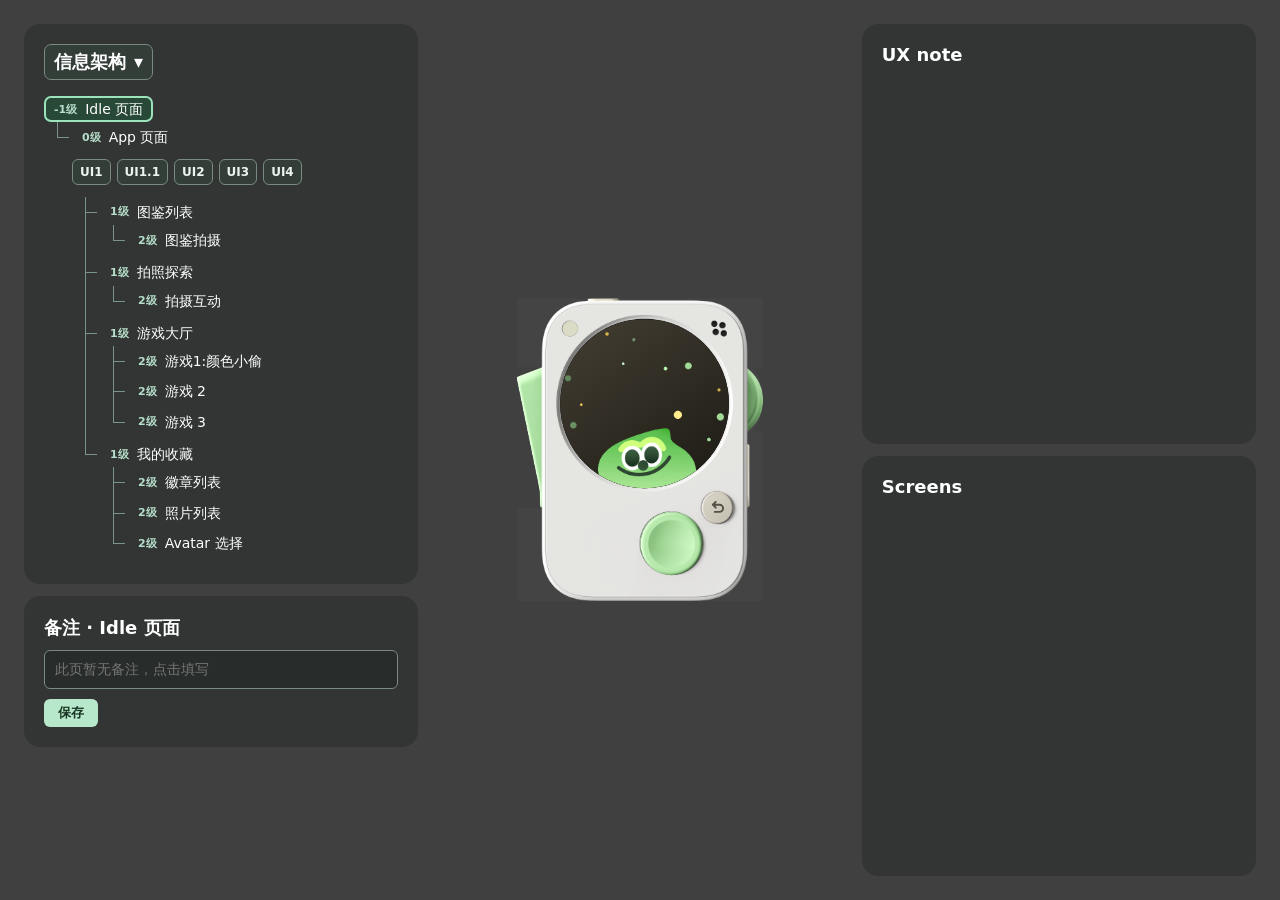
==== commit f22c839a: "Remove shared photo test paragraph from both plans and saved UI notes" ====
--- a/index.html
+++ b/index.html
@@ -840,7 +840,7 @@
   snapIndex = (snapIndex + 1) % snapFrames.length;
   setTimeout(playSnapFrame,delay);
 }
-playSnapFrame();</script><script src="scene-lists.js?v=publish-20261122-1"></script><script src="sidebar.js?v=publish-20261122-1"></script><script>
+playSnapFrame();</script><script src="scene-lists.js?v=publish-20261122-1"></script><script src="sidebar.js?v=remove-photo-task-20261122-2"></script><script>
 const summaryToggle = document.querySelector('.ia-summary-toggle');
 const summaryPanel = document.getElementById('ia-summary');
 summaryToggle.addEventListener('click', () => {
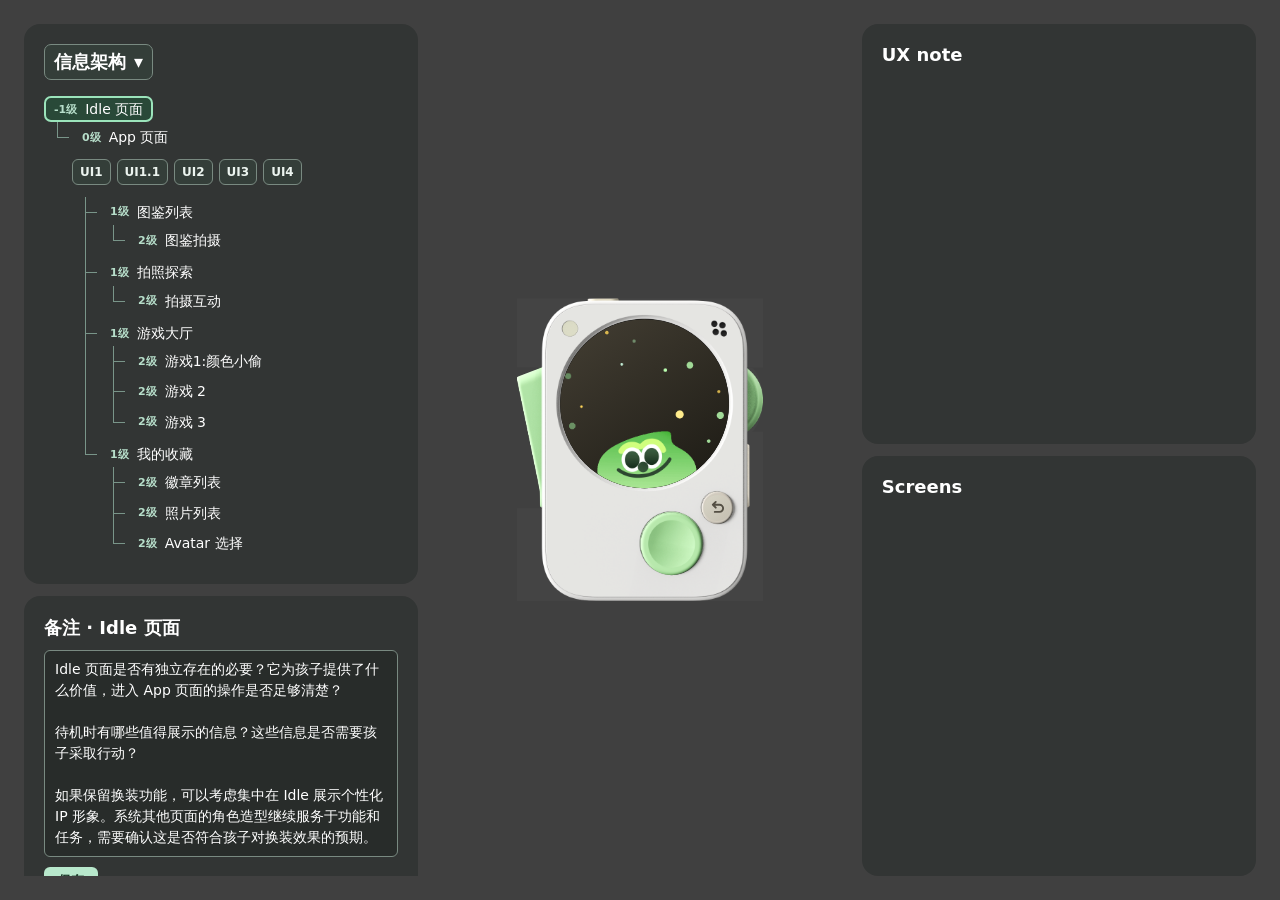
==== commit 57f79f81: "Update plan 1 Idle review notes with agreed design critique" ====
--- a/index.html
+++ b/index.html
@@ -251,7 +251,11 @@
 <ul><li>符合浏览逻辑，保留操作上下文</li><li>误触成本低，通常只退出当前层，不会丢失整条浏览路径</li></ul>
 <strong>Cons</strong>
 <ul><li>回 Home 效率低</li><li>依赖层级理解，低龄儿童可能不理解为什么按一次还没回首页</li><li>重复操作容易产生挫败感，尤其当孩子想立即切换功能时</li></ul>
-</div><ul><li><button type="button" class="ia-node" data-page="idle" aria-current="page"><small>-1级</small>Idle 页面</button><ul><li><button type="button" class="ia-node" data-page="apps"><small>0级</small>App 页面</button><div class="ui-options" role="group" aria-label="App 页面交互效果"><button type="button" data-ui="1" aria-pressed="false">UI1</button><button type="button" data-ui="1.1" aria-pressed="false">UI1.1</button><button type="button" data-ui="2" aria-pressed="false">UI2</button><button type="button" data-ui="3" aria-pressed="false">UI3</button><button type="button" data-ui="4" aria-pressed="false">UI4</button></div><ul><li><button type="button" class="ia-node" data-page="guide"><small>1级</small>图鉴列表</button><ul><li><button type="button" class="ia-node" data-page="guide-camera"><small>2级</small>图鉴拍摄</button></li></ul></li><li><button type="button" class="ia-node" data-page="camera"><small>1级</small>拍照探索</button><ul><li><button type="button" class="ia-node" data-page="photo-play"><small>2级</small>拍摄互动</button></li></ul></li><li><button type="button" class="ia-node" data-page="activities"><small>1级</small>游戏大厅</button><ul><li><button type="button" class="ia-node" data-page="game-1"><small>2级</small>游戏1:颜色小偷</button></li><li><button type="button" class="ia-node" data-page="game-2"><small>2级</small>游戏 2</button></li><li><button type="button" class="ia-node" data-page="game-3"><small>2级</small>游戏 3</button></li></ul></li><li><button type="button" class="ia-node" data-page="review"><small>1级</small>我的收藏</button><ul><li><button type="button" class="ia-node" data-page="badges"><small>2级</small>徽章列表</button></li><li><button type="button" class="ia-node" data-page="photos"><small>2级</small>照片列表</button></li><li><button type="button" class="ia-node" data-page="avatar"><small>2级</small>Avatar 选择</button></li></ul></li></ul></li></ul></li></ul></section><section class="prototype-notes" aria-label="备注"><h2>备注</h2><textarea aria-label="备注内容" placeholder="点击填写备注" rows="1"></textarea><div class="note-footer"><button type="button">保存</button><span role="status"></span></div></section></aside>
+</div><ul><li><button type="button" class="ia-node" data-page="idle" aria-current="page"><small>-1级</small>Idle 页面</button><ul><li><button type="button" class="ia-node" data-page="apps"><small>0级</small>App 页面</button><div class="ui-options" role="group" aria-label="App 页面交互效果"><button type="button" data-ui="1" aria-pressed="false">UI1</button><button type="button" data-ui="1.1" aria-pressed="false">UI1.1</button><button type="button" data-ui="2" aria-pressed="false">UI2</button><button type="button" data-ui="3" aria-pressed="false">UI3</button><button type="button" data-ui="4" aria-pressed="false">UI4</button></div><ul><li><button type="button" class="ia-node" data-page="guide"><small>1级</small>图鉴列表</button><ul><li><button type="button" class="ia-node" data-page="guide-camera"><small>2级</small>图鉴拍摄</button></li></ul></li><li><button type="button" class="ia-node" data-page="camera"><small>1级</small>拍照探索</button><ul><li><button type="button" class="ia-node" data-page="photo-play"><small>2级</small>拍摄互动</button></li></ul></li><li><button type="button" class="ia-node" data-page="activities"><small>1级</small>游戏大厅</button><ul><li><button type="button" class="ia-node" data-page="game-1"><small>2级</small>游戏1:颜色小偷</button></li><li><button type="button" class="ia-node" data-page="game-2"><small>2级</small>游戏 2</button></li><li><button type="button" class="ia-node" data-page="game-3"><small>2级</small>游戏 3</button></li></ul></li><li><button type="button" class="ia-node" data-page="review"><small>1级</small>我的收藏</button><ul><li><button type="button" class="ia-node" data-page="badges"><small>2级</small>徽章列表</button></li><li><button type="button" class="ia-node" data-page="photos"><small>2级</small>照片列表</button></li><li><button type="button" class="ia-node" data-page="avatar"><small>2级</small>Avatar 选择</button></li></ul></li></ul></li></ul></li></ul></section><section class="prototype-notes" aria-label="备注"><h2>备注</h2><textarea aria-label="备注内容" placeholder="点击填写备注" rows="1">Idle 页面是否有独立存在的必要？它为孩子提供了什么价值，进入 App 页面的操作是否足够清楚？
+
+待机时有哪些值得展示的信息？这些信息是否需要孩子采取行动？
+
+如果保留换装功能，可以考虑集中在 Idle 展示个性化 IP 形象。系统其他页面的角色造型继续服务于功能和任务，需要确认这是否符合孩子对换装效果的预期。</textarea><div class="note-footer"><button type="button">保存</button><span role="status"></span></div></section></aside>
 <main class="device" aria-label="首页:方案1">
   <div class="shell"></div>
   <section class="screen" id="screen" data-page="idle" aria-label="Screen"><div class="idle-scene idle-home"><img src="idle/particle.gif" alt=""><img src="idle/A7_loop.gif" alt="Zig"></div><div class="idle-scene ui1-scene" data-app-ui="1"><img src="idle/particle.gif" alt=""><svg class="ui1-ring" viewBox="0 0 480 480" aria-label="四色圆环菜单"></svg></div><div class="idle-scene ui11-scene" data-app-ui="1.1"><img src="idle/particle.gif" alt=""><svg viewBox="0 0 480 480" class="ui1-ring" aria-label="UI1.1 扇形菜单"><defs><linearGradient id="petal-light" x2="0" y2="1"><stop stop-color="#d7d7d7"/><stop offset="1" stop-color="#777"/></linearGradient></defs><g class="ui11-wheel"><g class="petal" data-entry="Snap" data-name="Snap" data-selected="true"><path class="blade" transform="translate(21 21)" d="M380.051 95.4214C387.061 90.0421 397.16 91.3356 402.013 98.72C425.426 134.344 438 176.139 438 219C438 261.861 425.426 303.656 402.013 339.28C397.16 346.664 387.061 347.958 380.051 342.579L235.543 231.694C227.196 225.289 227.196 212.711 235.543 206.306L380.051 95.4214Z"/><g transform="translate(394 240)"><g class="upright"><image x="-35" y="-35" width="70" height="70" href="ui1/center-Snap.svg"/></g></g></g><g class="petal" data-entry="ZigDex" data-name="ZigDex" data-selected="false"><path class="blade" transform="translate(21 21)" d="M95.4214 57.9493C90.0421 50.9388 91.3356 40.8402 98.72 35.9869C134.344 12.5735 176.139 2.10044e-06 219 2.61155e-06C261.861 3.12266e-06 303.656 12.5735 339.28 35.9869C346.664 40.8402 347.958 50.9388 342.579 57.9493L231.694 202.457C225.289 210.804 212.711 210.804 206.306 202.457L95.4214 57.9493Z"/><g transform="translate(240 86)"><g class="upright"><image x="-35" y="-35" width="70" height="70" href="ui1/ZigDex.svg"/></g></g></g><g class="petal" data-entry="Quest" data-name="Quest" data-selected="false"><path class="blade" transform="translate(21 21)" d="M57.9493 342.579C50.9388 347.958 40.8402 346.664 35.9869 339.28C12.5735 303.656 1.53986e-05 261.861 1.91456e-05 219C2.28926e-05 176.139 12.5735 134.344 35.9869 98.72C40.8402 91.3356 50.9388 90.0421 57.9493 95.4214L202.457 206.306C210.804 212.711 210.804 225.289 202.457 231.694L57.9493 342.579Z"/><g transform="translate(86 240)"><g class="upright"><image x="-35" y="-35" width="70" height="70" href="ui1/center-Quest.svg"/></g></g></g><g class="petal" data-entry="Hub" data-name="Hub" data-selected="false"><path class="blade" transform="translate(21 21)" d="M342.579 380.051C347.958 387.061 346.664 397.16 339.28 402.013C303.656 425.426 261.861 438 219 438C176.139 438 134.344 425.426 98.72 402.013C91.3356 397.16 90.0421 387.061 95.4214 380.051L206.306 235.543C212.711 227.196 225.289 227.196 231.694 235.543L342.579 380.051Z"/><g transform="translate(240 394)"><g class="upright"><image x="-35" y="-35" width="70" height="70" href="ui1/center-Hub.svg"/></g></g></g></g><image href="ui11/4.svg" x="147" y="147" width="185" height="185"/><text x="240" y="250" text-anchor="middle">Snap</text></svg></div><div class="idle-scene ui11-destination"></div><div class="idle-scene ui2-scene" data-app-ui="2"><img class="original-color" src="idle/particle.gif" alt=""><div class="costume" data-entry="Snap" data-selected="true"><div class="costume-follow"><div class="snap-props"><img class="original-color snap-flowers" alt="" src="ui2/snap-motion/flowers.png"><img class="original-color snap-focus" alt="" src="ui2/snap-motion/focus.png"></div></div><img class="original-color costume-character" alt="" src="idle/A7_loop.gif" style="left:0%;top:0%;width:100%;height:100%"><img alt="" src="ui2/30-8094.png" style="left:12.325846354166668%;top:0%;width:75.44537862141928%;height:56.588%"><img alt="" src="ui2/30-8098.png" style="left:5.192057291666667%;top:24.686686197916668%;width:15.1953125%;height:23.5400390625%"><img alt="" src="ui2/30-8101.png" style="left:79.61100260416667%;top:24.686686197916668%;width:15.1953125%;height:23.5400390625%"></div><div class="costume" data-entry="ZigDex" data-selected="false"><img class="original-color costume-character" alt="" src="idle/A7_loop.gif" style="left:0%;top:0%;width:100%;height:100%"><img alt="" src="ui2/30-8110.png?v=publish-20261122-1" style="left:12.325846354166668%;top:0%;width:75.44537862141928%;height:56.588%"><div class="costume-follow"><img class="original-color" alt="" src="ui2/30-8114.png" style="left:22.291666666666668%;top:71.66666666666667%;width:30.26894251505534%;height:22.632548014322918%"></div><img alt="" src="ui2/30-8137.png" style="left:5.192057291666667%;top:24.686686197916668%;width:15.1953125%;height:23.5400390625%"><img alt="" src="ui2/30-8140.png" style="left:79.61100260416667%;top:24.686686197916668%;width:15.1953125%;height:23.5400390625%"></div><div class="costume" data-entry="Quest" data-selected="false"><img class="original-color costume-character" alt="" src="idle/A7_loop.gif" style="left:0%;top:0%;width:100%;height:100%"><img alt="" src="ui2/30-8149.png" style="left:12.325846354166668%;top:0%;width:75.44537862141928%;height:56.588%"><div class="costume-follow"><img class="original-color" alt="" src="ui2/30-8153.png" style="left:39.79166666666667%;top:55.62542485943595%;width:29.75397169087349%;height:18.81223263590376%"></div><img alt="" src="ui2/30-8173.png" style="left:5.192057291666667%;top:24.686686197916668%;width:15.1953125%;height:23.5400390625%"><img alt="" src="ui2/30-8176.png" style="left:79.61100260416667%;top:24.686686197916668%;width:15.1953125%;height:23.5400390625%"></div><div class="costume" data-entry="Hub" data-selected="false"><img class="original-color costume-character" alt="" src="idle/A7_loop.gif" style="left:0%;top:0%;width:100%;height:100%"><div class="costume-follow"><img class="original-color" alt="" src="ui2/30-8183.png" style="left:23.125%;top:62.29166666666667%;width:44.67936197916667%;height:18.137493133544922%"></div><img alt="" src="ui2/30-8193.png?v=publish-20261122-1" style="left:12.325846354166668%;top:0%;width:75.44537862141928%;height:56.588%"><img alt="" src="ui2/30-8197.png" style="left:5.192057291666667%;top:24.686686197916668%;width:15.1953125%;height:23.5400390625%"><img alt="" src="ui2/30-8200.png" style="left:79.61100260416667%;top:24.686686197916668%;width:15.1953125%;height:23.5400390625%"></div></div><div class="idle-scene ui3-scene" data-app-ui="3"><img src="idle/particle.gif" alt=""><img class="bubble" src="ui3/Snap.svg" alt="Snap" data-entry="Snap" data-slot="0" data-selected="true"><img class="bubble" src="ui3/ZigDex.svg" alt="ZigDex" data-entry="ZigDex" data-slot="1" data-selected="false"><img class="bubble" src="ui3/Quest.svg" alt="Quest" data-entry="Quest" data-slot="2" data-selected="false"><img class="bubble" src="ui3/Hub.svg" alt="Hub" data-entry="Hub" data-slot="3" data-selected="false"></div><div class="idle-scene ui4-scene" data-app-ui="4"><img src="idle/particle.gif" alt=""><div class="landscape snap-landscape" role="img" aria-label="Snap" data-entry="Snap" data-selected="true"><svg viewBox="0 0 480 480" aria-hidden="true"><svg class="snap-device" x="112.00587306029047" y="227" width="113" height="140" viewBox="0 0 113 140" fill="none" xmlns="http://www.w3.org/2000/svg" xmlns:xlink="http://www.w3.org/1999/xlink">
@@ -840,7 +844,7 @@
   snapIndex = (snapIndex + 1) % snapFrames.length;
   setTimeout(playSnapFrame,delay);
 }
-playSnapFrame();</script><script src="scene-lists.js?v=publish-20261122-1"></script><script src="sidebar.js?v=remove-photo-task-20261122-2"></script><script>
+playSnapFrame();</script><script src="scene-lists.js?v=publish-20261122-1"></script><script src="sidebar.js?v=idle-review-20261122-3"></script><script>
 const summaryToggle = document.querySelector('.ia-summary-toggle');
 const summaryPanel = document.getElementById('ia-summary');
 summaryToggle.addEventListener('click', () => {
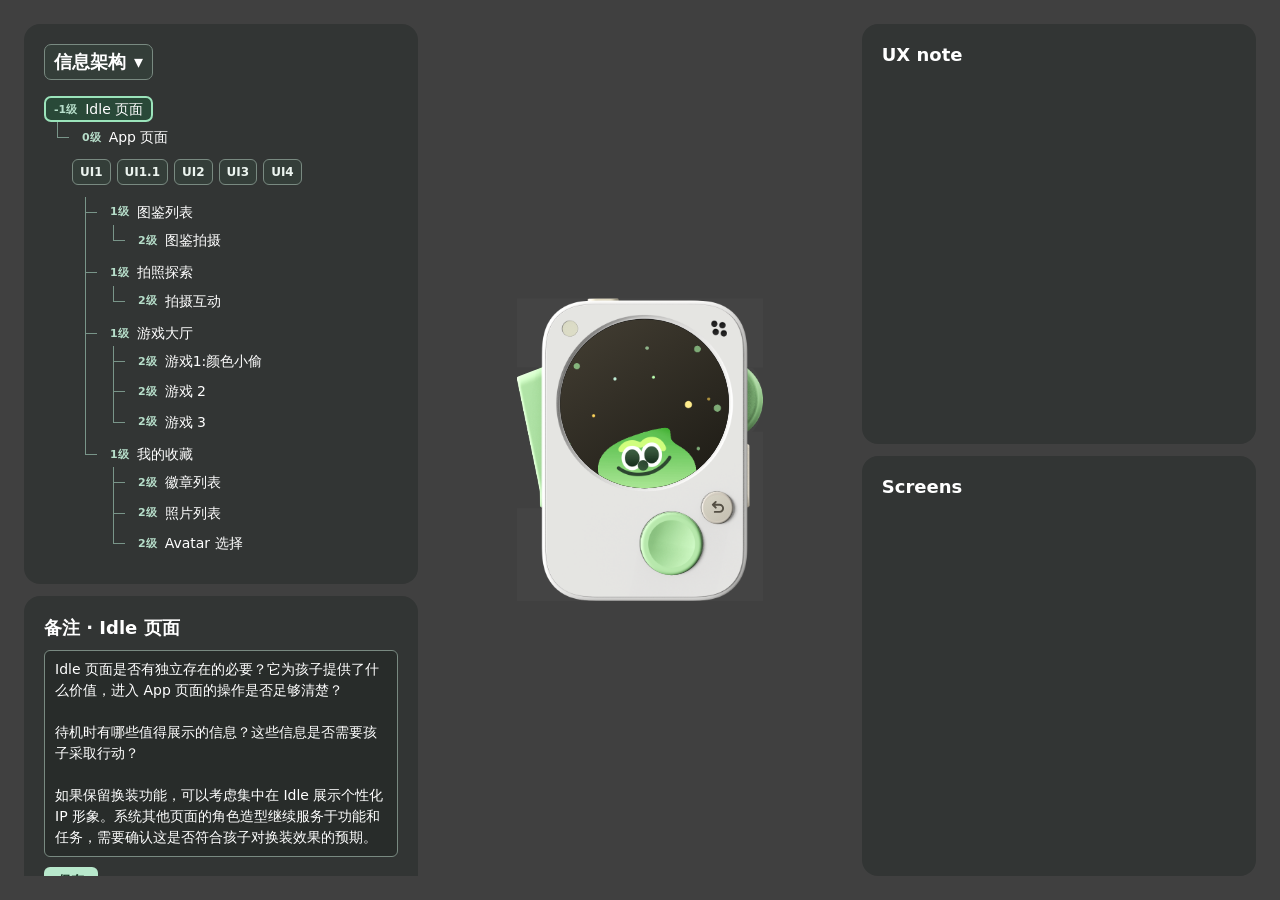
==== commit 72a061a5: "Rename plan 1 page title to ZigZag GO V2" ====
--- a/index.html
+++ b/index.html
@@ -3,7 +3,7 @@
 <head>
 <meta charset="utf-8">
 <meta name="viewport" content="width=device-width, initial-scale=1">
-<title>首页:方案1</title>
+<title>ZigZag GO V2</title>
 <style>
 
   * { box-sizing: border-box; }
@@ -256,7 +256,7 @@
 待机时有哪些值得展示的信息？这些信息是否需要孩子采取行动？
 
 如果保留换装功能，可以考虑集中在 Idle 展示个性化 IP 形象。系统其他页面的角色造型继续服务于功能和任务，需要确认这是否符合孩子对换装效果的预期。</textarea><div class="note-footer"><button type="button">保存</button><span role="status"></span></div></section></aside>
-<main class="device" aria-label="首页:方案1">
+<main class="device" aria-label="ZigZag GO V2">
   <div class="shell"></div>
   <section class="screen" id="screen" data-page="idle" aria-label="Screen"><div class="idle-scene idle-home"><img src="idle/particle.gif" alt=""><img src="idle/A7_loop.gif" alt="Zig"></div><div class="idle-scene ui1-scene" data-app-ui="1"><img src="idle/particle.gif" alt=""><svg class="ui1-ring" viewBox="0 0 480 480" aria-label="四色圆环菜单"></svg></div><div class="idle-scene ui11-scene" data-app-ui="1.1"><img src="idle/particle.gif" alt=""><svg viewBox="0 0 480 480" class="ui1-ring" aria-label="UI1.1 扇形菜单"><defs><linearGradient id="petal-light" x2="0" y2="1"><stop stop-color="#d7d7d7"/><stop offset="1" stop-color="#777"/></linearGradient></defs><g class="ui11-wheel"><g class="petal" data-entry="Snap" data-name="Snap" data-selected="true"><path class="blade" transform="translate(21 21)" d="M380.051 95.4214C387.061 90.0421 397.16 91.3356 402.013 98.72C425.426 134.344 438 176.139 438 219C438 261.861 425.426 303.656 402.013 339.28C397.16 346.664 387.061 347.958 380.051 342.579L235.543 231.694C227.196 225.289 227.196 212.711 235.543 206.306L380.051 95.4214Z"/><g transform="translate(394 240)"><g class="upright"><image x="-35" y="-35" width="70" height="70" href="ui1/center-Snap.svg"/></g></g></g><g class="petal" data-entry="ZigDex" data-name="ZigDex" data-selected="false"><path class="blade" transform="translate(21 21)" d="M95.4214 57.9493C90.0421 50.9388 91.3356 40.8402 98.72 35.9869C134.344 12.5735 176.139 2.10044e-06 219 2.61155e-06C261.861 3.12266e-06 303.656 12.5735 339.28 35.9869C346.664 40.8402 347.958 50.9388 342.579 57.9493L231.694 202.457C225.289 210.804 212.711 210.804 206.306 202.457L95.4214 57.9493Z"/><g transform="translate(240 86)"><g class="upright"><image x="-35" y="-35" width="70" height="70" href="ui1/ZigDex.svg"/></g></g></g><g class="petal" data-entry="Quest" data-name="Quest" data-selected="false"><path class="blade" transform="translate(21 21)" d="M57.9493 342.579C50.9388 347.958 40.8402 346.664 35.9869 339.28C12.5735 303.656 1.53986e-05 261.861 1.91456e-05 219C2.28926e-05 176.139 12.5735 134.344 35.9869 98.72C40.8402 91.3356 50.9388 90.0421 57.9493 95.4214L202.457 206.306C210.804 212.711 210.804 225.289 202.457 231.694L57.9493 342.579Z"/><g transform="translate(86 240)"><g class="upright"><image x="-35" y="-35" width="70" height="70" href="ui1/center-Quest.svg"/></g></g></g><g class="petal" data-entry="Hub" data-name="Hub" data-selected="false"><path class="blade" transform="translate(21 21)" d="M342.579 380.051C347.958 387.061 346.664 397.16 339.28 402.013C303.656 425.426 261.861 438 219 438C176.139 438 134.344 425.426 98.72 402.013C91.3356 397.16 90.0421 387.061 95.4214 380.051L206.306 235.543C212.711 227.196 225.289 227.196 231.694 235.543L342.579 380.051Z"/><g transform="translate(240 394)"><g class="upright"><image x="-35" y="-35" width="70" height="70" href="ui1/center-Hub.svg"/></g></g></g></g><image href="ui11/4.svg" x="147" y="147" width="185" height="185"/><text x="240" y="250" text-anchor="middle">Snap</text></svg></div><div class="idle-scene ui11-destination"></div><div class="idle-scene ui2-scene" data-app-ui="2"><img class="original-color" src="idle/particle.gif" alt=""><div class="costume" data-entry="Snap" data-selected="true"><div class="costume-follow"><div class="snap-props"><img class="original-color snap-flowers" alt="" src="ui2/snap-motion/flowers.png"><img class="original-color snap-focus" alt="" src="ui2/snap-motion/focus.png"></div></div><img class="original-color costume-character" alt="" src="idle/A7_loop.gif" style="left:0%;top:0%;width:100%;height:100%"><img alt="" src="ui2/30-8094.png" style="left:12.325846354166668%;top:0%;width:75.44537862141928%;height:56.588%"><img alt="" src="ui2/30-8098.png" style="left:5.192057291666667%;top:24.686686197916668%;width:15.1953125%;height:23.5400390625%"><img alt="" src="ui2/30-8101.png" style="left:79.61100260416667%;top:24.686686197916668%;width:15.1953125%;height:23.5400390625%"></div><div class="costume" data-entry="ZigDex" data-selected="false"><img class="original-color costume-character" alt="" src="idle/A7_loop.gif" style="left:0%;top:0%;width:100%;height:100%"><img alt="" src="ui2/30-8110.png?v=publish-20261122-1" style="left:12.325846354166668%;top:0%;width:75.44537862141928%;height:56.588%"><div class="costume-follow"><img class="original-color" alt="" src="ui2/30-8114.png" style="left:22.291666666666668%;top:71.66666666666667%;width:30.26894251505534%;height:22.632548014322918%"></div><img alt="" src="ui2/30-8137.png" style="left:5.192057291666667%;top:24.686686197916668%;width:15.1953125%;height:23.5400390625%"><img alt="" src="ui2/30-8140.png" style="left:79.61100260416667%;top:24.686686197916668%;width:15.1953125%;height:23.5400390625%"></div><div class="costume" data-entry="Quest" data-selected="false"><img class="original-color costume-character" alt="" src="idle/A7_loop.gif" style="left:0%;top:0%;width:100%;height:100%"><img alt="" src="ui2/30-8149.png" style="left:12.325846354166668%;top:0%;width:75.44537862141928%;height:56.588%"><div class="costume-follow"><img class="original-color" alt="" src="ui2/30-8153.png" style="left:39.79166666666667%;top:55.62542485943595%;width:29.75397169087349%;height:18.81223263590376%"></div><img alt="" src="ui2/30-8173.png" style="left:5.192057291666667%;top:24.686686197916668%;width:15.1953125%;height:23.5400390625%"><img alt="" src="ui2/30-8176.png" style="left:79.61100260416667%;top:24.686686197916668%;width:15.1953125%;height:23.5400390625%"></div><div class="costume" data-entry="Hub" data-selected="false"><img class="original-color costume-character" alt="" src="idle/A7_loop.gif" style="left:0%;top:0%;width:100%;height:100%"><div class="costume-follow"><img class="original-color" alt="" src="ui2/30-8183.png" style="left:23.125%;top:62.29166666666667%;width:44.67936197916667%;height:18.137493133544922%"></div><img alt="" src="ui2/30-8193.png?v=publish-20261122-1" style="left:12.325846354166668%;top:0%;width:75.44537862141928%;height:56.588%"><img alt="" src="ui2/30-8197.png" style="left:5.192057291666667%;top:24.686686197916668%;width:15.1953125%;height:23.5400390625%"><img alt="" src="ui2/30-8200.png" style="left:79.61100260416667%;top:24.686686197916668%;width:15.1953125%;height:23.5400390625%"></div></div><div class="idle-scene ui3-scene" data-app-ui="3"><img src="idle/particle.gif" alt=""><img class="bubble" src="ui3/Snap.svg" alt="Snap" data-entry="Snap" data-slot="0" data-selected="true"><img class="bubble" src="ui3/ZigDex.svg" alt="ZigDex" data-entry="ZigDex" data-slot="1" data-selected="false"><img class="bubble" src="ui3/Quest.svg" alt="Quest" data-entry="Quest" data-slot="2" data-selected="false"><img class="bubble" src="ui3/Hub.svg" alt="Hub" data-entry="Hub" data-slot="3" data-selected="false"></div><div class="idle-scene ui4-scene" data-app-ui="4"><img src="idle/particle.gif" alt=""><div class="landscape snap-landscape" role="img" aria-label="Snap" data-entry="Snap" data-selected="true"><svg viewBox="0 0 480 480" aria-hidden="true"><svg class="snap-device" x="112.00587306029047" y="227" width="113" height="140" viewBox="0 0 113 140" fill="none" xmlns="http://www.w3.org/2000/svg" xmlns:xlink="http://www.w3.org/1999/xlink">
 <path d="M58.3799 10.1583L40.4849 12.0713L59.5565 131.726C59.5565 131.726 68.7617 131.503 73.8011 130.745C78.8406 129.988 82.3379 124.794 84.6271 118.033C86.9162 111.271 102.034 32.7639 102.034 32.7639C102.034 32.7639 103.025 25.1279 97.2383 20.8477C91.452 16.5675 58.3799 10.1583 58.3799 10.1583Z" fill="#615C56"/>
